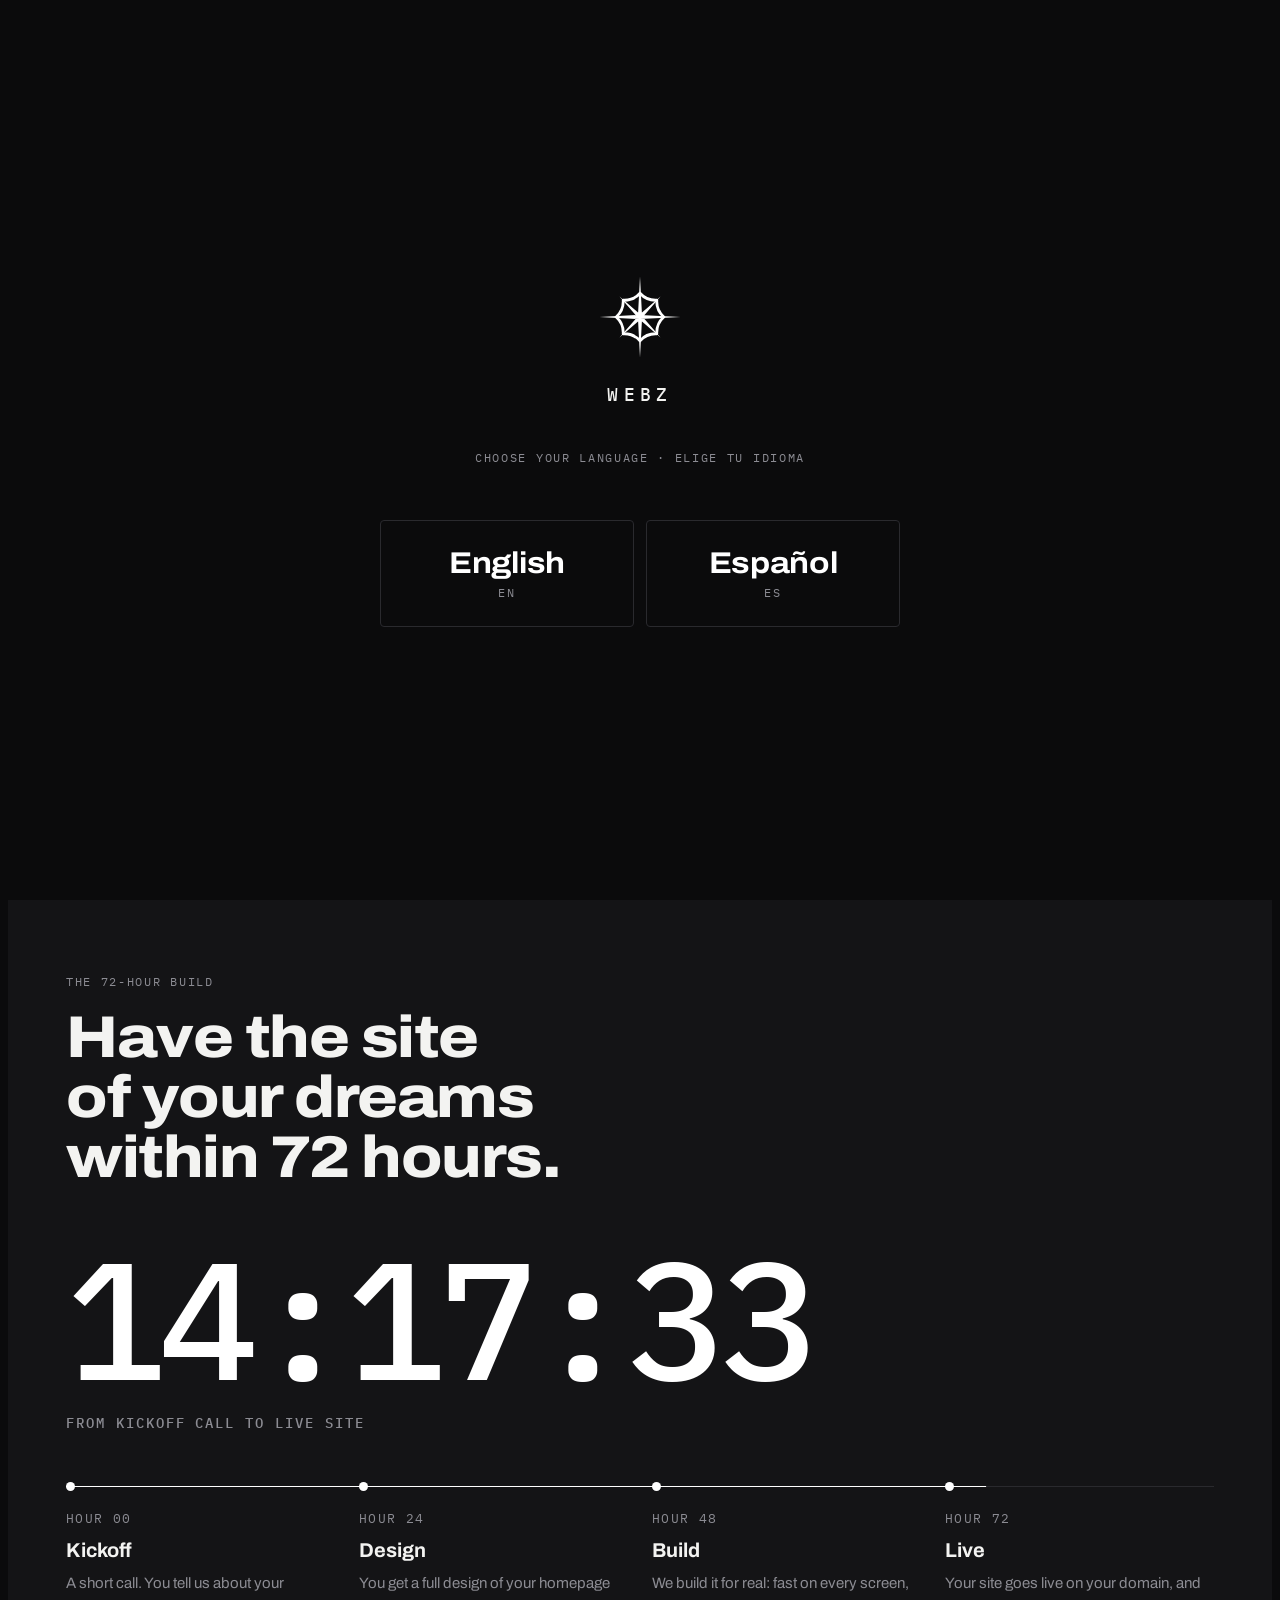
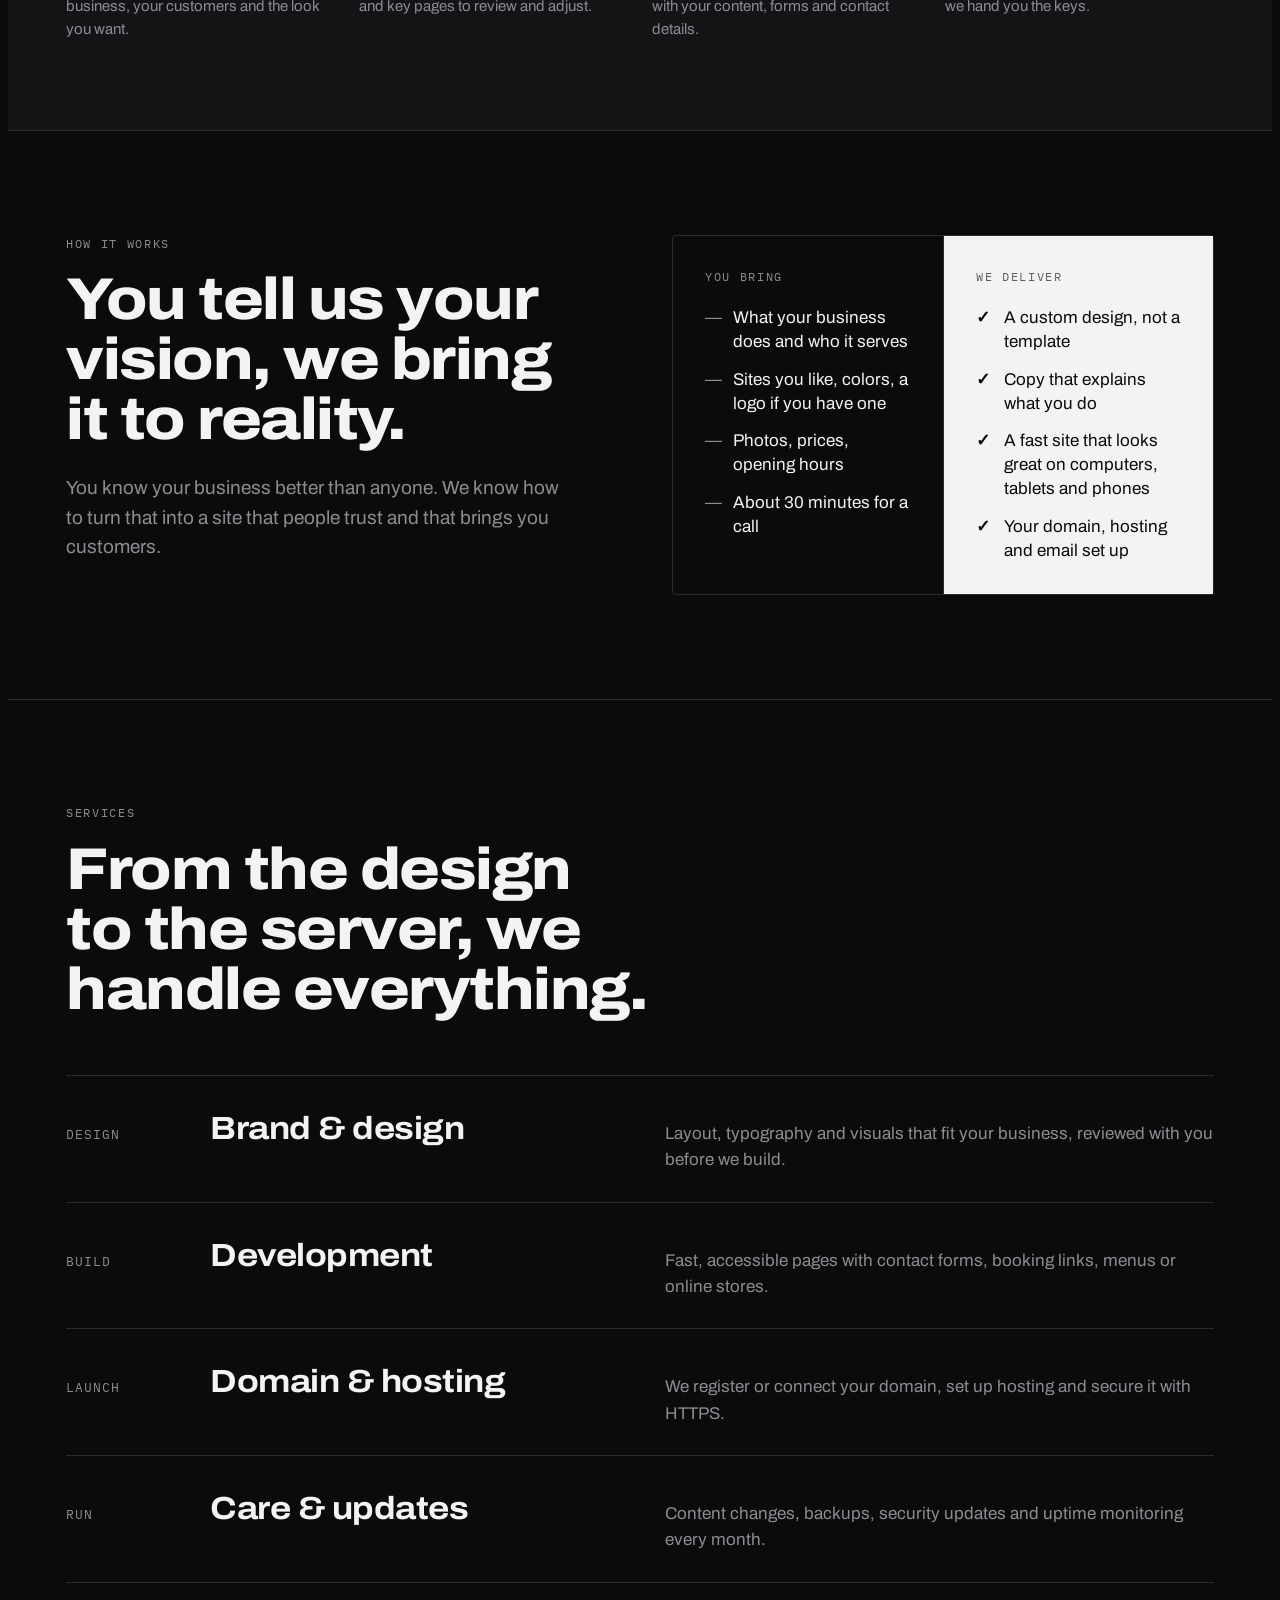
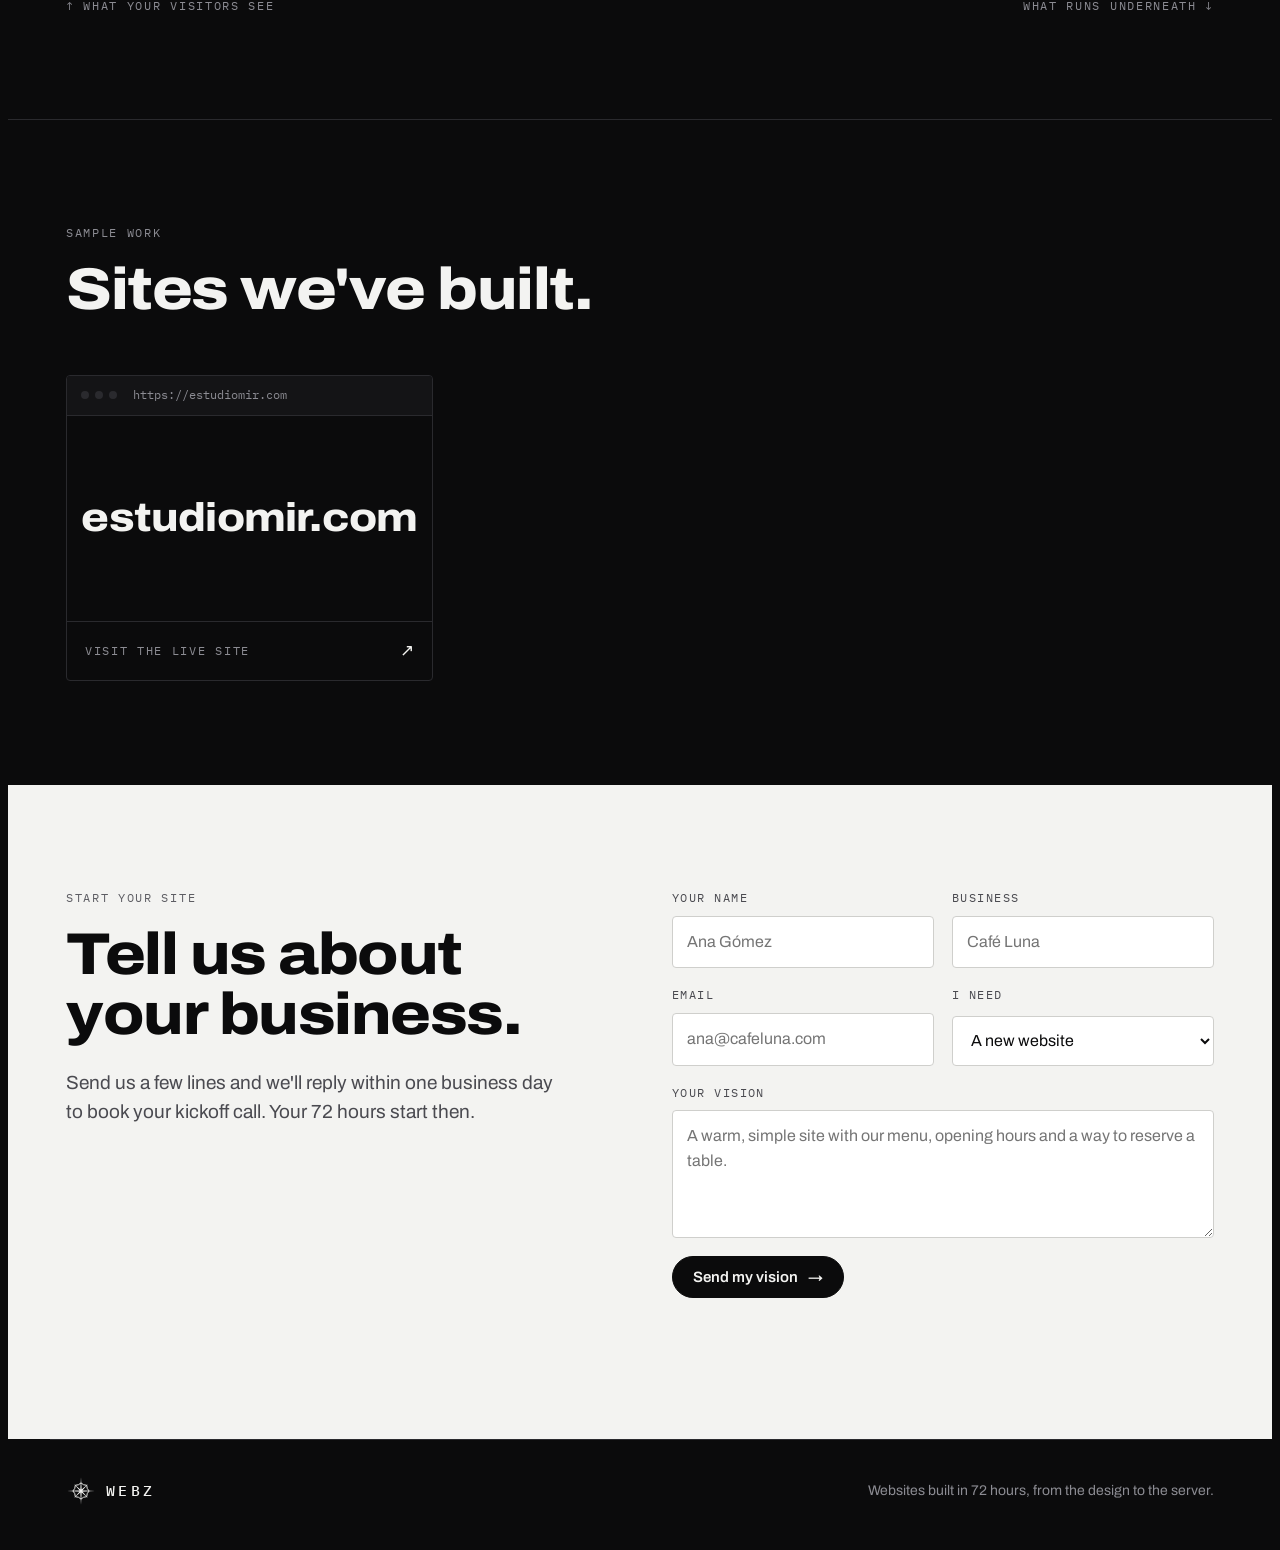
==== index.html @ e9770004 "Add Webz site and custom domain Co-Authored-By: Claude Opus 5.5 <noreply@anthropic.com> Claude-Sessi" ====
<!doctype html>
<html lang="en">
<head>
<meta charset="utf-8">
<meta name="viewport" content="width=device-width, initial-scale=1, viewport-fit=cover">
<title>Webz</title>
<meta name="description" content="Webz builds fast, bilingual websites for small businesses. Sitios web bilingües para pequeños negocios.">
<link rel="canonical" href="https://estudiowebz.com/">
<meta property="og:title" content="Webz">
<meta property="og:url" content="https://estudiowebz.com/">
<meta property="og:type" content="website">
<link rel="preconnect" href="https://fonts.googleapis.com">
<link rel="preconnect" href="https://fonts.gstatic.com" crossorigin>
<link rel="stylesheet" href="https://fonts.googleapis.com/css2?family=Archivo:wdth,wght@62..125,300..900&family=IBM+Plex+Mono:wght@400;500&display=swap">
<style>
/* Layout: one strict monochrome sheet. Wide-set display type, mono labels like the sketch, the web mark as the only image. Dark by design, like the brand sketch. */
:root {
  --ink: #0b0b0c;
  --ink-2: #141416;
  --line: #2a2a2e;
  --mute: #8c8c93;
  --paper: #f3f3f1;
  --white: #ffffff;
  --display: "Archivo", "Helvetica Neue", Arial, sans-serif;
  --body: "Archivo", "Helvetica Neue", Arial, sans-serif;
  --mono: "IBM Plex Mono", ui-monospace, "SF Mono", Menlo, monospace;
  --gutter: max(16px, env(safe-area-inset-left, 0px));
  --gutter-r: max(16px, env(safe-area-inset-right, 0px));
  color-scheme: dark;
}
* { box-sizing: border-box; }
html { scroll-behavior: smooth; }
body {
  background: var(--ink);
  color: var(--paper);
  font-family: var(--body);
  font-size: 17px;
  line-height: 1.55;
  -webkit-font-smoothing: antialiased;
}
body::before { content: ""; position: fixed; inset: 0 0 auto; height: env(safe-area-inset-top, 0px); z-index: 10; background: var(--ink); }
a { color: inherit; }
:focus-visible { outline: 2px solid var(--white); outline-offset: 3px; }

.wrap {
  max-width: 1180px;
  margin: 0 auto;
  padding-left: var(--gutter);
  padding-right: var(--gutter-r);
}
.label {
  font-family: var(--mono);
  font-size: 12px;
  letter-spacing: 0.14em;
  text-transform: uppercase;
  color: var(--mute);
}

/* Nav */
header.nav {
  position: sticky;
  top: env(safe-area-inset-top, 0px);
  z-index: 5;
  background: color-mix(in srgb, var(--ink) 88%, transparent);
  backdrop-filter: blur(10px);
  -webkit-backdrop-filter: blur(10px);
  border-bottom: 1px solid var(--line);
}
.nav .wrap { display: flex; align-items: center; justify-content: space-between; gap: 16px; padding-block: 14px; }
.brand { display: flex; align-items: center; gap: 10px; text-decoration: none; }
.brand svg { width: 30px; height: 30px; }
.brand span { font-family: var(--mono); font-weight: 500; letter-spacing: 0.22em; font-size: 15px; }
.nav nav { display: flex; align-items: center; gap: 24px; }
.nav nav a.link { text-decoration: none; font-size: 15px; color: var(--mute); transition: color .2s; }
.nav nav a.link:hover { color: var(--white); }
.btn {
  display: inline-flex; align-items: center; gap: 10px;
  font-family: var(--body); font-weight: 600; font-size: 15px;
  text-decoration: none; cursor: pointer;
  padding: 12px 20px; border-radius: 999px;
  background: var(--white); color: var(--ink);
  border: 1px solid var(--white);
  transition: background .2s, color .2s;
}
.btn:hover { background: transparent; color: var(--white); }
.btn.ghost { background: transparent; color: var(--white); border-color: var(--line); }
.btn.ghost:hover { border-color: var(--white); }
.btn .arrow { transition: transform .2s; }
.btn:hover .arrow { transform: translateX(3px); }

/* Hero */
.hero .wrap {
  display: grid;
  grid-template-columns: minmax(0, 1.25fr) minmax(0, 1fr);
  align-items: center;
  gap: 48px;
  padding-block: 88px 96px;
}
.hero h1 {
  font-family: var(--display);
  font-stretch: 112%;
  font-weight: 800;
  font-size: clamp(42px, 6.4vw, 84px);
  line-height: 0.98;
  letter-spacing: -0.03em;
  margin: 18px 0 0;
  text-wrap: balance;
}
.hero h1 em { font-style: normal; font-weight: 300; font-stretch: 100%; }
.hero p.lede { font-size: 20px; color: var(--mute); max-width: 34ch; margin: 28px 0 0; }
.hero .ctas { display: flex; flex-wrap: wrap; gap: 12px; margin-top: 36px; }
.mark { position: relative; aspect-ratio: 1; max-width: 100%; }
.mark svg { width: 100%; height: 100%; display: block; }
.mark .ring { fill: none; stroke: var(--white); stroke-width: 1.7; stroke-linejoin: round; }
.mark .spokes { fill: var(--white); }
.mark .guide { fill: none; stroke: var(--line); stroke-width: .25; }
@media (prefers-reduced-motion: no-preference) {
  .mark .ring { stroke-dasharray: 260; stroke-dashoffset: 0; animation: spin-in 1.6s cubic-bezier(.6,.05,.2,1) both .5s; }
  .mark .spokes path { transform-origin: 50px 50px; animation: grow .9s cubic-bezier(.3,.7,.2,1) both; }
  .mark .spokes path:nth-child(1) { animation-delay: .00s } .mark .spokes path:nth-child(2) { animation-delay: .06s }
  .mark .spokes path:nth-child(3) { animation-delay: .12s } .mark .spokes path:nth-child(4) { animation-delay: .18s }
  .mark .spokes path:nth-child(5) { animation-delay: .24s } .mark .spokes path:nth-child(6) { animation-delay: .30s }
  .mark .spokes path:nth-child(7) { animation-delay: .36s } .mark .spokes path:nth-child(8) { animation-delay: .42s }
  .mark .whole { transform-origin: 50px 50px; animation: drift 60s linear infinite 2.2s; }
}
@keyframes grow { from { transform: scale(.15); } to { transform: scale(1); } }
@keyframes spin-in { from { stroke-dashoffset: 260; } to { stroke-dashoffset: 0; } }
@keyframes drift { to { transform: rotate(360deg); } }

/* Clock band */
.clock { border-top: 1px solid var(--line); border-bottom: 1px solid var(--line); background: var(--ink-2); }
.clock .wrap { padding-block: 88px; }
.clock h2, .section h2 {
  font-family: var(--display); font-stretch: 112%; font-weight: 800;
  font-size: clamp(32px, 4.6vw, 60px); line-height: 1.02; letter-spacing: -0.025em;
  margin: 16px 0 0; max-width: 18ch; text-wrap: balance;
}
.timer {
  font-family: var(--mono); font-weight: 500;
  font-size: clamp(56px, 13vw, 168px); line-height: 1; letter-spacing: -0.04em;
  font-variant-numeric: tabular-nums;
  margin: 48px 0 0; color: var(--white);
}
.timer small { font-size: 14px; letter-spacing: .14em; color: var(--mute); display: block; margin-top: 14px; text-transform: uppercase; }
.track { position: relative; margin-top: 56px; }
.track .bar { height: 1px; background: var(--line); position: relative; }
.track .bar i { position: absolute; inset: 0 auto 0 0; width: 100%; background: var(--white); transform-origin: left; }
.stops { display: grid; grid-template-columns: repeat(4, minmax(0, 1fr)); gap: 24px; margin-top: 0; }
.stop { padding-top: 22px; position: relative; min-width: 0; }
.stop::before { content: ""; position: absolute; top: -5px; left: 0; width: 9px; height: 9px; border-radius: 50%; background: var(--white); }
.stop .h { font-family: var(--mono); font-size: 13px; letter-spacing: .1em; color: var(--mute); }
.stop h3 { font-size: 20px; font-weight: 700; margin: 6px 0 6px; }
.stop p { margin: 0; color: var(--mute); font-size: 15px; }

/* Sections */
.section .wrap { padding-block: 104px; }
.split { display: grid; grid-template-columns: minmax(0, 1fr) minmax(0, 1fr); gap: 64px; align-items: start; }
.section .intro { color: var(--mute); font-size: 19px; max-width: 46ch; margin: 24px 0 0; }

.vision { display: grid; grid-template-columns: minmax(0, 1fr) minmax(0, 1fr); border: 1px solid var(--line); border-radius: 4px; }
.vision > div { padding: 32px; min-width: 0; }
.vision > div + div { border-left: 1px solid var(--line); background: var(--paper); color: var(--ink); }
.vision > div + div .label { color: #5d5d63; }
.vision ul { list-style: none; padding: 0; margin: 20px 0 0; display: grid; gap: 14px; }
.vision li { font-size: 17px; line-height: 1.4; display: grid; grid-template-columns: 18px minmax(0, 1fr); gap: 10px; }
.vision li::before { content: "—"; color: var(--mute); }
.vision > div + div li::before { content: "✓"; color: var(--ink); font-weight: 700; }

/* Stack */
.stack { margin-top: 56px; border-top: 1px solid var(--line); }
.layer {
  display: grid; grid-template-columns: 120px minmax(0, 1.1fr) minmax(0, 1.4fr);
  gap: 24px; padding-block: 28px; border-bottom: 1px solid var(--line);
  align-items: baseline; transition: background .25s, padding .25s;
}
.layer:hover { background: var(--ink-2); }
.layer .lvl { font-family: var(--mono); font-size: 13px; color: var(--mute); letter-spacing: .08em; }
.layer h3 { font-family: var(--display); font-stretch: 112%; font-weight: 700; font-size: clamp(22px, 2.6vw, 32px); margin: 0; letter-spacing: -0.015em; }
.layer p { margin: 0; color: var(--mute); }
.stack-caption { display: flex; justify-content: space-between; margin-top: 14px; }


/* Sample work */
.work { margin-top: 56px; display: grid; grid-template-columns: repeat(auto-fill, minmax(min(100%, 360px), 1fr)); gap: 24px; }
.site { display: grid; text-decoration: none; border: 1px solid var(--line); border-radius: 4px; overflow: hidden; transition: border-color .2s; }
.site:hover { border-color: var(--white); }
.site .chrome { display: flex; align-items: center; gap: 6px; padding: 10px 14px; border-bottom: 1px solid var(--line); background: var(--ink-2); }
.site .chrome i { width: 8px; height: 8px; border-radius: 50%; background: var(--line); }
.site .chrome span { margin-left: 10px; font-family: var(--mono); font-size: 12px; color: var(--mute); }
.site .face { aspect-ratio: 16 / 9; max-width: 100%; display: grid; place-items: center; font-family: var(--display); font-stretch: 112%; font-weight: 800; font-size: clamp(26px, 3.4vw, 40px); letter-spacing: -0.02em; background: var(--ink); }
.site .meta { display: flex; justify-content: space-between; align-items: center; gap: 12px; padding: 16px 18px; border-top: 1px solid var(--line); }
.site .meta span:last-child { transition: transform .2s; }
.site:hover .meta span:last-child { transform: translate(3px, -3px); }

/* Language gate + switch */
.gate {
  position: fixed; inset: 0; z-index: 50;
  background: var(--ink);
  display: grid; place-items: center;
  padding: max(24px, env(safe-area-inset-top, 0px)) max(16px, env(safe-area-inset-right, 0px)) max(24px, env(safe-area-inset-bottom, 0px)) max(16px, env(safe-area-inset-left, 0px));
}
.gate .inner { display: grid; justify-items: center; gap: 28px; text-align: center; width: min(520px, 100%); }
.gate svg { width: 88px; height: 88px; color: var(--white); }
.gate .word { font-family: var(--mono); font-weight: 500; letter-spacing: .3em; font-size: 18px; margin-top: -8px; }
.gate .choices { display: grid; grid-template-columns: minmax(0, 1fr) minmax(0, 1fr); gap: 12px; width: 100%; margin-top: 12px; }
.gate button {
  font-family: var(--display); font-stretch: 112%; font-weight: 700; font-size: clamp(22px, 4vw, 30px); letter-spacing: -0.01em;
  padding: 26px 16px; border-radius: 4px; cursor: pointer;
  background: transparent; color: var(--white); border: 1px solid var(--line);
  display: grid; gap: 6px; transition: background .2s, color .2s, border-color .2s;
}
.gate button small { font-family: var(--mono); font-weight: 400; font-size: 12px; letter-spacing: .14em; color: var(--mute); font-stretch: 100%; }
.gate button:hover { background: var(--white); color: var(--ink); border-color: var(--white); }
.gate button:hover small { color: #5d5d63; }
@media (prefers-reduced-motion: no-preference) {
  .gate .inner { animation: rise .7s cubic-bezier(.3,.7,.2,1) both; }
  .gate.leaving { animation: fade .45s ease both; }
}
@keyframes rise { from { opacity: 0; transform: translateY(12px); } to { opacity: 1; transform: none; } }
@keyframes fade { to { opacity: 0; visibility: hidden; } }
body.gated { overflow: hidden; }
.lang { display: inline-flex; border: 1px solid var(--line); border-radius: 999px; padding: 3px; gap: 2px; }
.lang button { font-family: var(--mono); font-size: 12px; letter-spacing: .1em; padding: 6px 10px; border-radius: 999px; border: 0; background: transparent; color: var(--mute); cursor: pointer; }
.lang button[aria-pressed="true"] { background: var(--white); color: var(--ink); }

/* Contact */
.contact { background: var(--paper); color: var(--ink); }
.contact .label { color: #5d5d63; }
.contact .intro { color: #4a4a50; }
.contact h2 { color: var(--ink); }
form { display: grid; gap: 18px; }
.row { display: grid; grid-template-columns: minmax(0, 1fr) minmax(0, 1fr); gap: 18px; }
.field { display: grid; gap: 8px; min-width: 0; }
.field label { font-family: var(--mono); font-size: 12px; letter-spacing: .12em; text-transform: uppercase; color: #4a4a50; }
.field input, .field select, .field textarea {
  font: inherit; font-size: 16px; color: var(--ink);
  background: var(--white); border: 1px solid #cfcfcc; border-radius: 4px;
  padding: 13px 14px; width: 100%; color-scheme: light;
}
.field textarea { min-height: 128px; resize: vertical; }
.field input:focus, .field select:focus, .field textarea:focus { outline: 2px solid var(--ink); outline-offset: 0; border-color: var(--ink); }
.contact .btn { background: var(--ink); color: var(--paper); border-color: var(--ink); justify-self: start; }
.contact .btn:disabled { opacity: .5; cursor: progress; }
.contact .btn:hover { background: transparent; color: var(--ink); }
.contact :focus-visible { outline-color: var(--ink); }
.note { font-family: var(--mono); font-size: 13px; color: #4a4a50; min-height: 1.4em; margin: 0; }

footer .wrap { display: flex; flex-wrap: wrap; justify-content: space-between; align-items: center; gap: 16px; padding-block: 36px; border-top: 1px solid var(--line); }
footer p { margin: 0; color: var(--mute); font-size: 14px; }

@media (max-width: 860px) {
  .hero .wrap { grid-template-columns: minmax(0, 1fr); padding-block: 56px 72px; }
  .hero .mark { order: -1; width: min(240px, 60vw); }
  .split { grid-template-columns: minmax(0, 1fr); gap: 40px; }
  .stops { grid-template-columns: repeat(2, minmax(0, 1fr)); row-gap: 36px; }
  .track .bar { display: none; }
  .stop { border-top: 1px solid var(--line); }
  .layer { grid-template-columns: minmax(0, 1fr); gap: 8px; }
  .nav nav a.link { display: none; }
  .nav nav { gap: 10px; }
  .nav .btn { padding: 10px 14px; font-size: 14px; }
}
@media (max-width: 560px) {
  .vision { grid-template-columns: minmax(0, 1fr); }
  .vision > div + div { border-left: 0; border-top: 1px solid var(--line); }
  .row { grid-template-columns: minmax(0, 1fr); }
  .stops { grid-template-columns: minmax(0, 1fr); }
  .section .wrap, .clock .wrap { padding-block: 72px; }
}
</style>

<svg width="0" height="0" style="position:absolute" aria-hidden="true">
  <defs>
    <symbol id="web" viewBox="0 0 100 100">
      <path d="M50.00 23.00 Q57.65 31.54 69.09 30.91 Q68.46 42.35 77.00 50.00 Q68.46 57.65 69.09 69.09 Q57.65 68.46 50.00 77.00 Q42.35 68.46 30.91 69.09 Q31.54 57.65 23.00 50.00 Q31.54 42.35 30.91 30.91 Q42.35 31.54 50.00 23.00 Z" fill="none" stroke="currentColor" stroke-width="3.2" stroke-linejoin="round"/>
      <path fill="currentColor" d="M52.4 50 L50 4 L47.6 50 Z M51.7 51.7 L73.33 26.67 L48.3 48.3 Z M50 52.4 L96 50 L50 47.6 Z M48.3 51.7 L73.33 73.33 L51.7 48.3 Z M47.6 50 L50 96 L52.4 50 Z M48.3 48.3 L26.67 73.33 L51.7 51.7 Z M50 47.6 L4 50 L50 52.4 Z M51.7 48.3 L26.67 26.67 L48.3 51.7 Z"/>
    </symbol>
  </defs>
</svg>

<div class="gate" id="gate" role="dialog" aria-modal="true" aria-labelledby="gate-title" hidden>
  <div class="inner">
    <svg aria-hidden="true"><use href="#web"/></svg>
    <div class="word">WEBZ</div>
    <p class="label" id="gate-title">Choose your language · Elige tu idioma</p>
    <div class="choices">
      <button type="button" data-pick="en">English<small>EN</small></button>
      <button type="button" data-pick="es">Español<small>ES</small></button>
    </div>
  </div>
</div>
</head>
<body>
<header class="nav">
  <div class="wrap">
    <a class="brand" href="#top" aria-label="Webz home">
      <svg aria-hidden="true"><use href="#web"/></svg>
      <span>WEBZ</span>
    </a>
    <nav aria-label="Main">
      <a class="link" href="#process">72 hours</a>
      <a class="link" href="#how">How it works</a>
      <a class="link" href="#services">Services</a>
      <a class="link" href="#work">Sample work</a>
      <div class="lang" role="group" aria-label="Language / Idioma">
        <button type="button" data-lang="en" aria-pressed="true">EN</button>
        <button type="button" data-lang="es" aria-pressed="false">ES</button>
      </div>
      <a class="btn" href="#start">Start your site</a>
    </nav>
  </div>
</header>

<main id="top">
  <section class="hero">
    <div class="wrap">
      <div>
        <div class="label">Websites for businesses</div>
        <h1>A great business deserves a great website.</h1>
        <p class="lede">We help you build yours, from the first sketch to launch day.</p>
        <div class="ctas">
          <a class="btn" href="#start">Tell us your vision <span class="arrow" aria-hidden="true">→</span></a>
          <a class="btn ghost" href="#process">See the 72-hour plan</a>
        </div>
      </div>
      <div class="mark" aria-hidden="true">
        <svg viewBox="0 0 100 100">
          <g class="whole">
            <circle class="guide" cx="50" cy="50" r="46"/>
            <circle class="guide" cx="50" cy="50" r="36"/>
            <g class="spokes">
              <path d="M51.60 50.00 L50.00 4.00 L48.40 50.00 Z"/>
              <path d="M51.13 51.13 L73.33 26.67 L48.87 48.87 Z"/>
              <path d="M50.00 51.60 L96.00 50.00 L50.00 48.40 Z"/>
              <path d="M48.87 51.13 L73.33 73.33 L51.13 48.87 Z"/>
              <path d="M48.40 50.00 L50.00 96.00 L51.60 50.00 Z"/>
              <path d="M48.87 48.87 L26.67 73.33 L51.13 51.13 Z"/>
              <path d="M50.00 48.40 L4.00 50.00 L50.00 51.60 Z"/>
              <path d="M51.13 48.87 L26.67 26.67 L48.87 51.13 Z"/>
            </g>
            <path class="ring" d="M50.00 23.00 Q57.65 31.54 69.09 30.91 Q68.46 42.35 77.00 50.00 Q68.46 57.65 69.09 69.09 Q57.65 68.46 50.00 77.00 Q42.35 68.46 30.91 69.09 Q31.54 57.65 23.00 50.00 Q31.54 42.35 30.91 30.91 Q42.35 31.54 50.00 23.00 Z"/>
          </g>
        </svg>
      </div>
    </div>
  </section>

  <section class="clock" id="process">
    <div class="wrap">
      <div class="label">The 72-hour build</div>
      <h2>Have the site of your dreams within 72 hours.</h2>
      <div class="timer" id="timer" aria-label="72 hours">72:00:00<small>From kickoff call to live site</small></div>
      <div class="track">
        <div class="bar"><i id="bar"></i></div>
        <div class="stops">
          <div class="stop"><div class="h">HOUR 00</div><h3>Kickoff</h3><p>A short call. You tell us about your business, your customers and the look you want.</p></div>
          <div class="stop"><div class="h">HOUR 24</div><h3>Design</h3><p>You get a full design of your homepage and key pages to review and adjust.</p></div>
          <div class="stop"><div class="h">HOUR 48</div><h3>Build</h3><p>We build it for real: fast on every screen, with your content, forms and contact details.</p></div>
          <div class="stop"><div class="h">HOUR 72</div><h3>Live</h3><p>Your site goes live on your domain, and we hand you the keys.</p></div>
        </div>
      </div>
    </div>
  </section>

  <section class="section" id="how">
    <div class="wrap split">
      <div>
        <div class="label">How it works</div>
        <h2>You tell us your vision, we bring it to reality.</h2>
        <p class="intro">You know your business better than anyone. We know how to turn that into a site that people trust and that brings you customers.</p>
      </div>
      <div class="vision">
        <div>
          <div class="label">You bring</div>
          <ul>
            <li>What your business does and who it serves</li>
            <li>Sites you like, colors, a logo if you have one</li>
            <li>Photos, prices, opening hours</li>
            <li>About 30 minutes for a call</li>
          </ul>
        </div>
        <div>
          <div class="label">We deliver</div>
          <ul>
            <li>A custom design, not a template</li>
            <li>Copy that explains what you do</li>
            <li>A fast site that looks great on computers, tablets and phones</li>
            <li>Your domain, hosting and email set up</li>
          </ul>
        </div>
      </div>
    </div>
  </section>

  <section class="section" id="services" style="border-top:1px solid var(--line)">
    <div class="wrap">
      <div class="label">Services</div>
      <h2>From the design to the server, we handle everything.</h2>
      <div class="stack">
        <div class="layer"><span class="lvl">DESIGN</span><h3>Brand &amp; design</h3><p>Layout, typography and visuals that fit your business, reviewed with you before we build.</p></div>
        <div class="layer"><span class="lvl">BUILD</span><h3>Development</h3><p>Fast, accessible pages with contact forms, booking links, menus or online stores.</p></div>
        <div class="layer"><span class="lvl">LAUNCH</span><h3>Domain &amp; hosting</h3><p>We register or connect your domain, set up hosting and secure it with HTTPS.</p></div>
        <div class="layer"><span class="lvl">RUN</span><h3>Care &amp; updates</h3><p>Content changes, backups, security updates and uptime monitoring every month.</p></div>
      </div>
      <div class="stack-caption"><span class="label">↑ What your visitors see</span><span class="label">What runs underneath ↓</span></div>
    </div>
  </section>

  <section class="section" id="work" style="border-top:1px solid var(--line)">
    <div class="wrap">
      <div class="label">Sample work</div>
      <h2>Sites we've built.</h2>
      <div class="work">
        <a class="site" href="https://estudiomir.com" target="_blank" rel="noopener">
          <div class="chrome" aria-hidden="true"><i></i><i></i><i></i><span>https://estudiomir.com</span></div>
          <div class="face">estudiomir.com</div>
          <div class="meta"><span class="label">Visit the live site</span><span aria-hidden="true">↗</span></div>
        </a>
      </div>
    </div>
  </section>

  <section class="section contact" id="start">
    <div class="wrap split">
      <div>
        <div class="label">Start your site</div>
        <h2>Tell us about your business.</h2>
        <p class="intro">Send us a few lines and we'll reply within one business day to book your kickoff call. Your 72 hours start then.</p>
      </div>
      <form id="lead" novalidate>
        <div class="row">
          <div class="field"><label for="f-name">Your name</label><input id="f-name" name="name" autocomplete="name" placeholder="Ana Gómez" required></div>
          <div class="field"><label for="f-biz">Business</label><input id="f-biz" name="business" autocomplete="organization" placeholder="Café Luna"></div>
        </div>
        <div class="row">
          <div class="field"><label for="f-email">Email</label><input id="f-email" name="email" type="email" autocomplete="email" placeholder="ana@cafeluna.com" required></div>
          <div class="field"><label for="f-need">I need</label>
            <select id="f-need" name="need">
              <option>A new website</option>
              <option>A redesign of my current site</option>
              <option>Someone to run my existing site</option>
              <option>Not sure yet</option>
            </select>
          </div>
        </div>
        <div class="field"><label for="f-msg">Your vision</label><textarea id="f-msg" name="message" placeholder="A warm, simple site with our menu, opening hours and a way to reserve a table."></textarea></div>
        <input type="text" name="_honey" tabindex="-1" autocomplete="off" aria-hidden="true" style="position:absolute;left:-9999px;width:1px;height:1px;opacity:0">
        <button class="btn" type="submit">Send my vision <span class="arrow" aria-hidden="true">→</span></button>
        <p class="note" id="note" role="status"></p>
      </form>
    </div>
  </section>
</main>

<footer>
  <div class="wrap">
    <a class="brand" href="#top" aria-label="Webz home"><svg aria-hidden="true"><use href="#web"/></svg><span>WEBZ</span></a>
    <p>Websites built in 72 hours, from the design to the server.</p>
  </div>
</footer>

<script>
(function () {
  // Spanish copy, keyed by the English text on the page.
  var ES = {
    "72 hours": "72 horas",
    "How it works": "Cómo funciona",
    "Services": "Servicios",
    "Sample work": "Nuestro trabajo",
    "Start your site": "Empieza tu sitio",
    "Websites for businesses": "Sitios web para negocios",
    "A great business deserves a great website.": "Un gran negocio merece un gran sitio web.",
    "We help you build yours, from the first sketch to launch day.": "Te ayudamos a construir el tuyo, desde el primer boceto hasta el día del lanzamiento.",
    "Tell us your vision": "Cuéntanos tu visión",
    "See the 72-hour plan": "Ver el plan de 72 horas",
    "The 72-hour build": "Tu sitio en 72 horas",
    "Have the site of your dreams within 72 hours.": "Ten el sitio de tus sueños en 72 horas.",
    "From kickoff call to live site": "De la primera llamada al sitio en línea",
    "Your site is live": "Tu sitio está en línea",
    "HOUR 00": "HORA 00", "HOUR 24": "HORA 24", "HOUR 48": "HORA 48", "HOUR 72": "HORA 72",
    "Kickoff": "Inicio",
    "A short call. You tell us about your business, your customers and the look you want.": "Una llamada corta. Nos cuentas sobre tu negocio, tus clientes y el estilo que quieres.",
    "Design": "Diseño",
    "You get a full design of your homepage and key pages to review and adjust.": "Recibes el diseño completo de tu página principal y tus páginas clave para revisarlo y ajustarlo.",
    "Build": "Construcción",
    "We build it for real: fast on every screen, with your content, forms and contact details.": "Lo construimos de verdad: rápido en cualquier pantalla, con tu contenido, formularios y datos de contacto.",
    "Live": "En línea",
    "Your site goes live on your domain, and we hand you the keys.": "Tu sitio se publica en tu dominio y te entregamos las llaves.",
    "You tell us your vision, we bring it to reality.": "Tú nos cuentas tu visión, nosotros la hacemos realidad.",
    "You know your business better than anyone. We know how to turn that into a site that people trust and that brings you customers.": "Nadie conoce tu negocio mejor que tú. Nosotros sabemos convertir eso en un sitio que genera confianza y te trae clientes.",
    "You bring": "Tú traes",
    "What your business does and who it serves": "Qué hace tu negocio y a quién atiende",
    "Sites you like, colors, a logo if you have one": "Sitios que te gustan, colores y tu logo si ya tienes uno",
    "Photos, prices, opening hours": "Fotos, precios y horarios",
    "About 30 minutes for a call": "Unos 30 minutos para una llamada",
    "We deliver": "Nosotros entregamos",
    "A custom design, not a template": "Un diseño a la medida, no una plantilla",
    "Copy that explains what you do": "Textos que explican lo que haces",
    "A fast site that looks great on computers, tablets and phones": "Un sitio rápido que se ve muy bien en computadores, tablets y celulares",
    "Your domain, hosting and email set up": "Tu dominio, hosting y correo configurados",
    "From the design to the server, we handle everything.": "Del diseño al servidor, nos encargamos de todo.",
    "DESIGN": "DISEÑO", "BUILD": "DESARROLLO", "LAUNCH": "LANZAMIENTO", "RUN": "OPERACIÓN",
    "Brand & design": "Marca y diseño",
    "Layout, typography and visuals that fit your business, reviewed with you before we build.": "Diseño, tipografía y elementos visuales hechos para tu negocio, revisados contigo antes de construir.",
    "Development": "Desarrollo",
    "Fast, accessible pages with contact forms, booking links, menus or online stores.": "Páginas rápidas y accesibles con formularios de contacto, reservas, menús o tiendas en línea.",
    "Domain & hosting": "Dominio y hosting",
    "We register or connect your domain, set up hosting and secure it with HTTPS.": "Registramos o conectamos tu dominio, configuramos el hosting y lo protegemos con HTTPS.",
    "Care & updates": "Soporte y actualizaciones",
    "Content changes, backups, security updates and uptime monitoring every month.": "Cambios de contenido, copias de seguridad, actualizaciones de seguridad y monitoreo cada mes.",
    "↑ What your visitors see": "↑ Lo que ven tus visitantes",
    "What runs underneath ↓": "Lo que funciona por debajo ↓",
    "Sites we've built.": "Sitios que hemos creado.",
    "Visit the live site": "Visitar el sitio",
    "Tell us about your business.": "Cuéntanos sobre tu negocio.",
    "Send us a few lines and we'll reply within one business day to book your kickoff call. Your 72 hours start then.": "Escríbenos unas líneas y te responderemos en un día hábil para agendar la llamada de inicio. Ahí empiezan tus 72 horas.",
    "Your name": "Tu nombre",
    "Business": "Negocio",
    "Email": "Correo",
    "I need": "Necesito",
    "A new website": "Un sitio web nuevo",
    "A redesign of my current site": "Rediseñar mi sitio actual",
    "Someone to run my existing site": "Alguien que administre mi sitio actual",
    "Not sure yet": "Aún no estoy seguro",
    "Your vision": "Tu visión",
    "A warm, simple site with our menu, opening hours and a way to reserve a table.": "Un sitio cálido y sencillo con nuestro menú, horarios y una forma de reservar mesa.",
    "Send my vision": "Enviar mi visión",
    "Websites built in 72 hours, from the design to the server.": "Sitios web listos en 72 horas, del diseño al servidor.",
    "Add your name so we know who to reply to.": "Escribe tu nombre para saber a quién responder.",
    "Add an email address like name@business.com.": "Escribe un correo como nombre@negocio.com.",
    "Thanks": "Gracias",
    "Sending…": "Enviando…",
    "We got your message and will reply within one business day.": "Recibimos tu mensaje y te responderemos en un día hábil.",
    "We couldn't send your message. Please email us at": "No pudimos enviar tu mensaje. Escríbenos a"
  };
  var lang = 'en';
  window.webzT = function (en) { return lang === 'es' && ES[en] ? ES[en] : en; };

  var nodes = [];
  var walker = document.createTreeWalker(document.body, NodeFilter.SHOW_TEXT);
  for (var n; (n = walker.nextNode());) {
    var key = n.nodeValue.trim();
    if (ES[key] && !n.parentNode.closest('script, style, #timer')) nodes.push({ node: n, en: n.nodeValue, key: key });
  }
  var holders = Array.prototype.map.call(document.querySelectorAll('[placeholder]'), function (el) { return { el: el, en: el.getAttribute('placeholder') }; });

  function apply(next) {
    lang = next === 'es' ? 'es' : 'en';
    document.documentElement.lang = lang;
    nodes.forEach(function (x) { x.node.nodeValue = lang === 'es' ? x.en.replace(x.key, ES[x.key]) : x.en; });
    holders.forEach(function (x) { x.el.setAttribute('placeholder', webzT(x.en)); });
    var timer = document.getElementById('timer');
    var cap = timer.querySelector('small');
    if (cap) cap.textContent = webzT(timer.dataset.done ? 'Your site is live' : 'From kickoff call to live site');
    document.querySelectorAll('[data-lang]').forEach(function (b) { b.setAttribute('aria-pressed', String(b.dataset.lang === lang)); });
    try { localStorage.setItem('webz-lang', lang); } catch (e) {}
  }

  var gate = document.getElementById('gate');
  var saved = null;
  try { saved = localStorage.getItem('webz-lang'); } catch (e) {}
  if (saved === 'en' || saved === 'es') {
    apply(saved);
  } else {
    gate.hidden = false;
    document.body.classList.add('gated');
  }
  gate.addEventListener('click', function (ev) {
    var b = ev.target.closest('[data-pick]');
    if (!b) return;
    apply(b.dataset.pick);
    document.body.classList.remove('gated');
    window.scrollTo({ top: 0, left: 0, behavior: 'instant' });
    if (window.matchMedia('(prefers-reduced-motion: reduce)').matches) { gate.hidden = true; return; }
    gate.classList.add('leaving');
    setTimeout(function () { gate.hidden = true; }, 460);
  });
  document.querySelectorAll('[data-lang]').forEach(function (b) {
    b.addEventListener('click', function () { apply(b.dataset.lang); });
  });
})();
</script>

<script>
(function () {
  var tr = window.webzT;
  // Count the 72-hour clock down once when the band comes into view.
  var timer = document.getElementById('timer');
  var bar = document.getElementById('bar');
  var reduce = window.matchMedia('(prefers-reduced-motion: reduce)').matches;
  function fmt(h) {
    var total = Math.round(h * 3600), hh = Math.floor(total / 3600), mm = Math.floor(total % 3600 / 60), ss = total % 60;
    return [hh, mm, ss].map(function (n) { return String(n).padStart(2, '0'); }).join(':');
  }
  function run() {
    var start = null, dur = 2600;
    function step(t) {
      if (!start) start = t;
      var k = Math.min(1, (t - start) / dur), e = 1 - Math.pow(1 - k, 3);
      timer.innerHTML = fmt(72 * (1 - e)) + '<small>' + tr('From kickoff call to live site') + '</small>'; timer.dataset.done = '';
      bar.style.transform = 'scaleX(' + e + ')';
      if (k < 1) requestAnimationFrame(step);
      else { timer.dataset.done = '1'; timer.innerHTML = '00:00:00<small>' + tr('Your site is live') + '</small>'; }
    }
    requestAnimationFrame(step);
  }
  if (!reduce && 'IntersectionObserver' in window) {
    var done = false;
    new IntersectionObserver(function (es, o) {
      if (!done && es[0].isIntersecting) { done = true; o.disconnect(); run(); }
    }, { threshold: 0.5 }).observe(timer);
  }

  // Form submissions are emailed to the Webz inbox through FormSubmit (formsubmit.co).
  var EMAIL = 'webzsites26@gmail.com';
  var INBOX = 'https://formsubmit.co/ajax/' + EMAIL;
  var form = document.getElementById('lead'), note = document.getElementById('note');
  form.addEventListener('submit', function (ev) {
    ev.preventDefault();
    var fn = document.getElementById('f-name'), fe = document.getElementById('f-email');
    var name = fn.value.trim(), email = fe.value.trim();
    if (!name) { note.textContent = tr('Add your name so we know who to reply to.'); fn.focus(); return; }
    if (!/^[^@\s]+@[^@\s]+\.[^@\s]+$/.test(email)) { note.textContent = tr('Add an email address like name@business.com.'); fe.focus(); return; }
    if (form.querySelector('[name=_honey]').value) return;
    var btn = form.querySelector('button[type=submit]');
    btn.disabled = true;
    note.textContent = tr('Sending…');
    fetch(INBOX, {
      method: 'POST',
      headers: { 'Content-Type': 'application/json', 'Accept': 'application/json' },
      body: JSON.stringify({
        _subject: 'New Webz request from ' + name,
        _template: 'table',
        name: name,
        business: document.getElementById('f-biz').value.trim(),
        email: email,
        need: document.getElementById('f-need').value,
        message: document.getElementById('f-msg').value.trim(),
        language: document.documentElement.lang === 'es' ? 'Español' : 'English'
      })
    }).then(function (r) {
      if (!r.ok) throw new Error(r.status);
      form.reset();
      note.textContent = tr('Thanks') + ', ' + name.split(' ')[0] + '. ' + tr("We got your message and will reply within one business day.");
    }).catch(function () {
      note.textContent = tr("We couldn't send your message. Please email us at") + ' ' + EMAIL;
    }).then(function () { btn.disabled = false; });
  });
})();
</script>
</body>
</html>
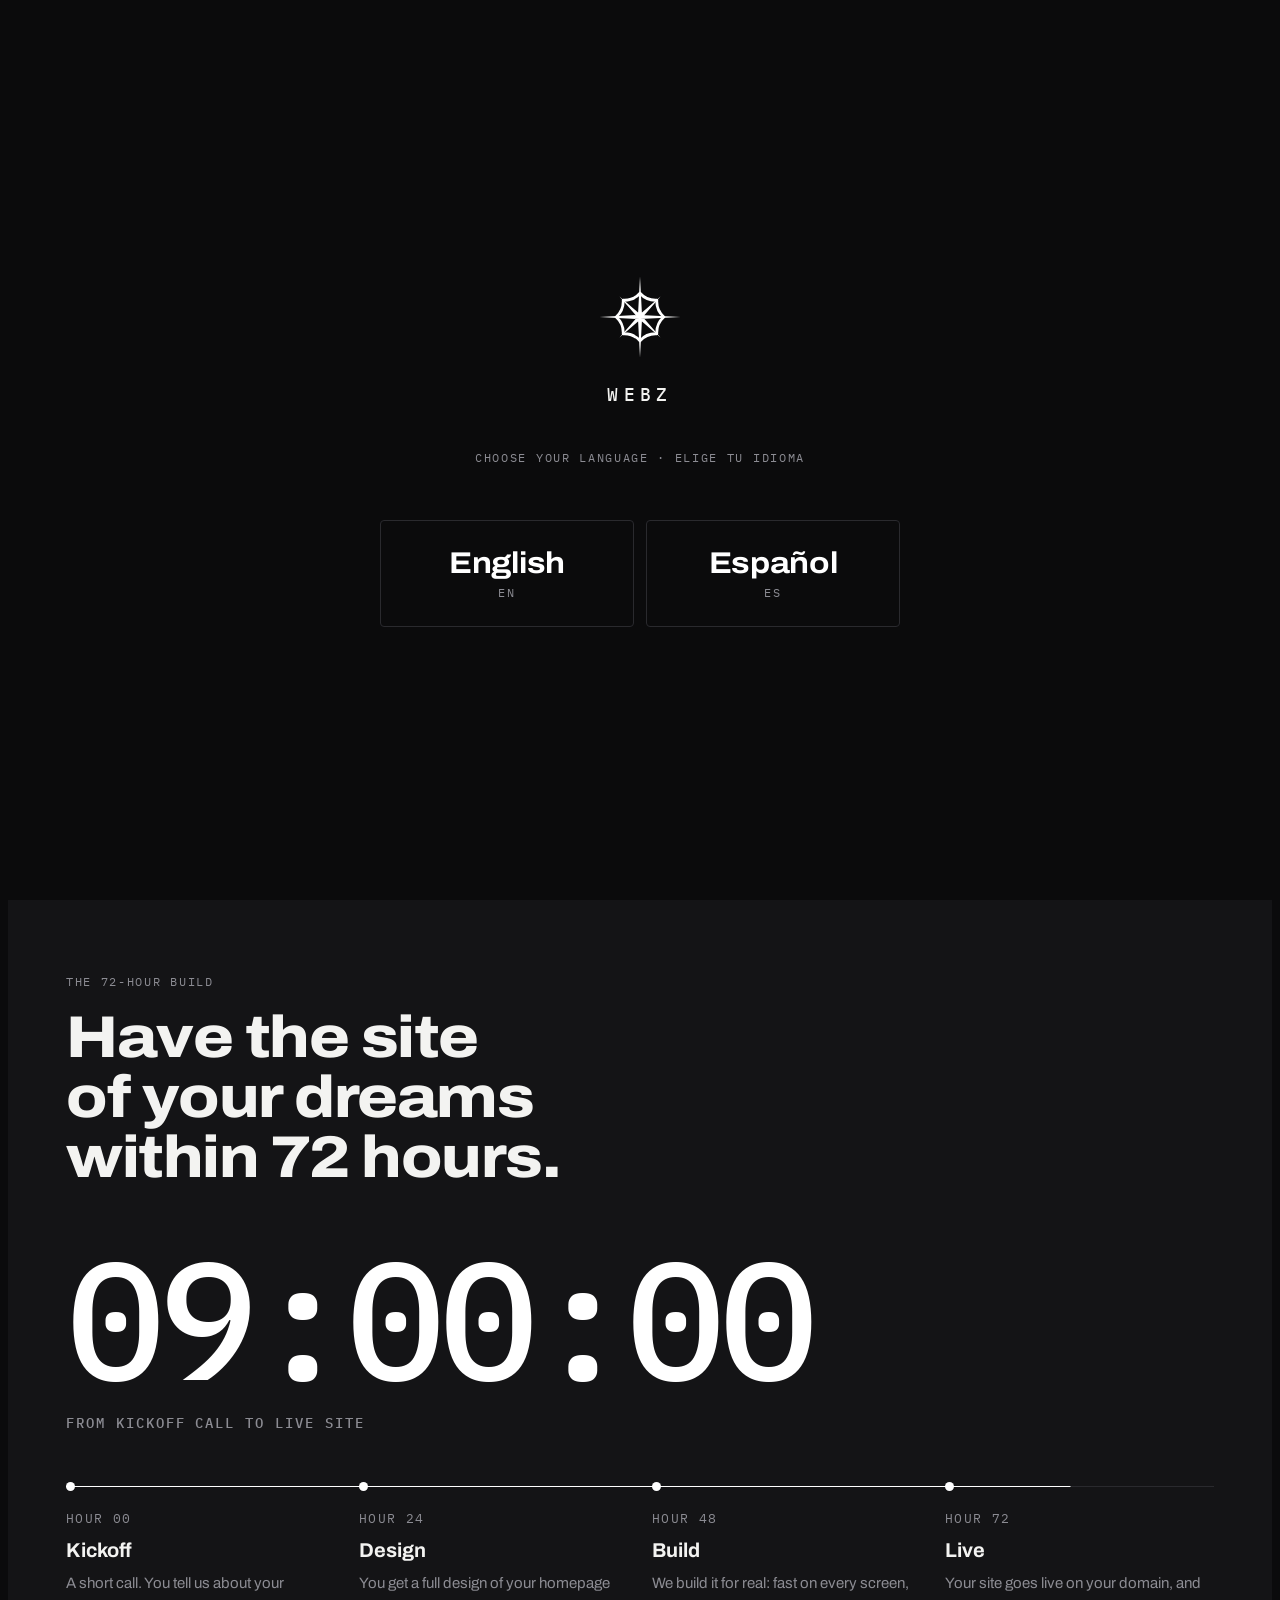
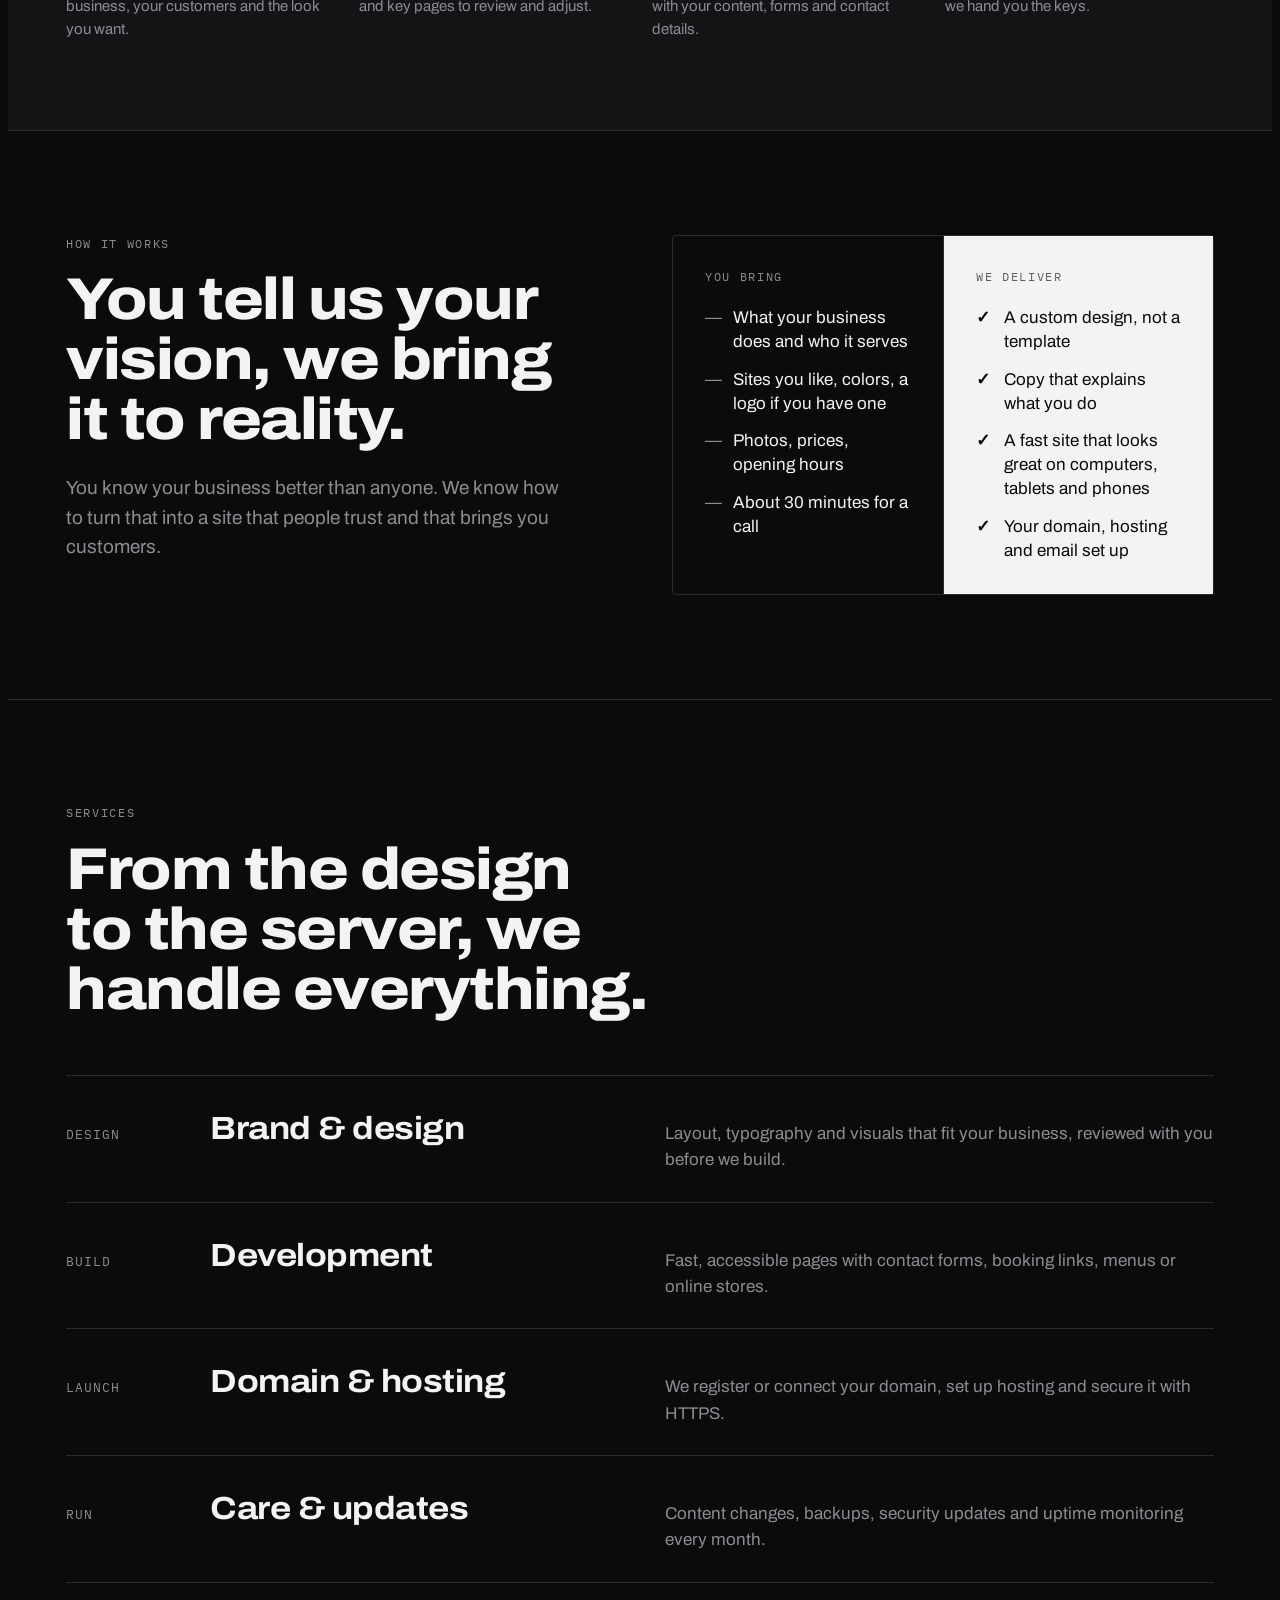
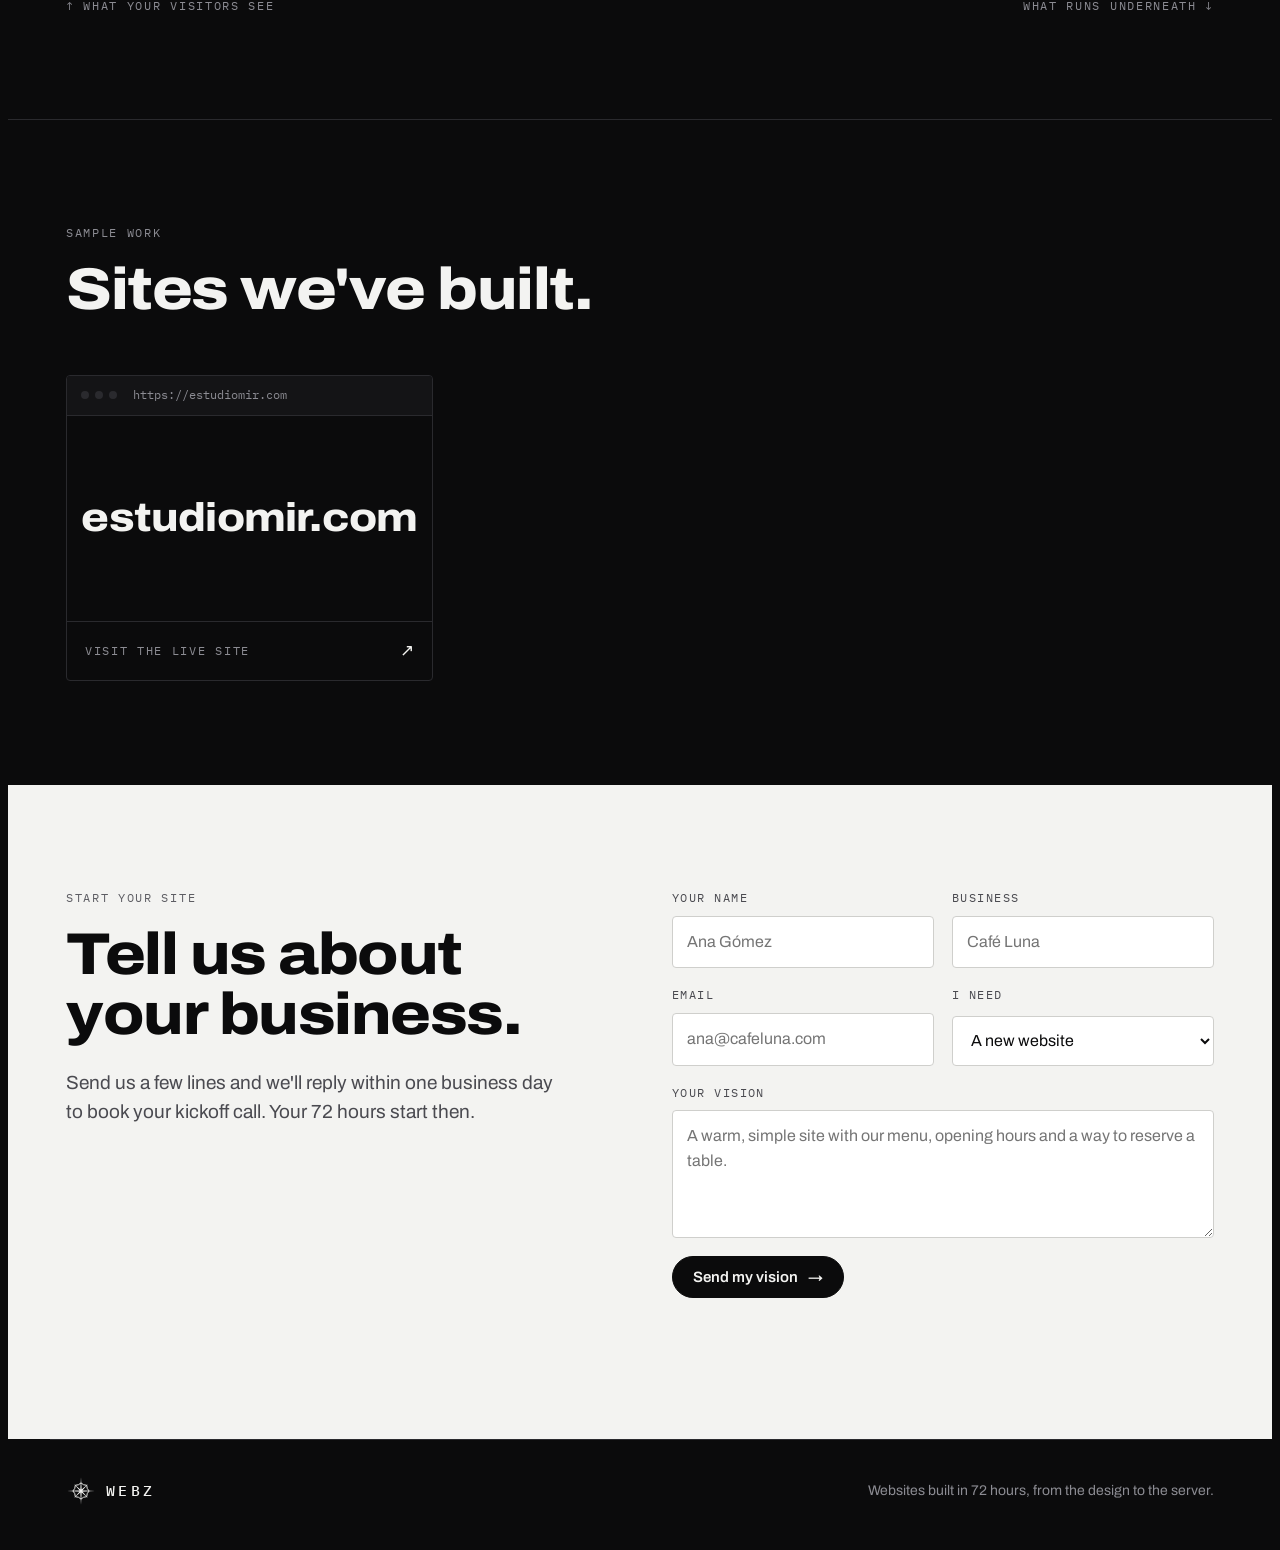
==== commit af780055: "Send form to sites@estudiowebz.com and add a bilingual Book a call link The contact form now posts t" ====
--- a/index.html
+++ b/index.html
@@ -243,6 +243,10 @@
 .contact .btn:disabled { opacity: .5; cursor: progress; }
 .contact .btn:hover { background: transparent; color: var(--ink); }
 .contact :focus-visible { outline-color: var(--ink); }
+.contact .call { margin-top: 32px; padding-top: 24px; border-top: 1px solid #d6d6da; max-width: 46ch; }
+.contact .call p { margin: 0 0 16px; color: #4a4a50; }
+.contact .btn.ghost { background: transparent; color: var(--ink); border-color: var(--ink); }
+.contact .btn.ghost:hover { background: var(--ink); color: var(--paper); }
 .note { font-family: var(--mono); font-size: 13px; color: #4a4a50; min-height: 1.4em; margin: 0; }
 
 footer .wrap { display: flex; flex-wrap: wrap; justify-content: space-between; align-items: center; gap: 16px; padding-block: 36px; border-top: 1px solid var(--line); }
@@ -426,6 +430,10 @@
         <div class="label">Start your site</div>
         <h2>Tell us about your business.</h2>
         <p class="intro">Send us a few lines and we'll reply within one business day to book your kickoff call. Your 72 hours start then.</p>
+        <div class="call" id="call" hidden>
+          <p>Prefer to talk first? Pick a time for a free 20-minute video call.</p>
+          <a class="btn ghost" id="book" href="#start" target="_blank" rel="noopener">Book a call <span class="arrow" aria-hidden="true">→</span></a>
+        </div>
       </div>
       <form id="lead" novalidate>
         <div class="row">
@@ -514,6 +522,8 @@
     "Visit the live site": "Visitar el sitio",
     "Tell us about your business.": "Cuéntanos sobre tu negocio.",
     "Send us a few lines and we'll reply within one business day to book your kickoff call. Your 72 hours start then.": "Escríbenos unas líneas y te responderemos en un día hábil para agendar la llamada de inicio. Ahí empiezan tus 72 horas.",
+    "Prefer to talk first? Pick a time for a free 20-minute video call.": "¿Prefieres hablar primero? Elige un horario para una videollamada gratis de 20 minutos.",
+    "Book a call": "Agenda una llamada",
     "Your name": "Tu nombre",
     "Business": "Negocio",
     "Email": "Correo",
@@ -612,8 +622,15 @@
   }
 
   // Form submissions are emailed to the Webz inbox through FormSubmit (formsubmit.co).
-  var EMAIL = 'webzsites26@gmail.com';
+  var EMAIL = 'sites@estudiowebz.com';
   var INBOX = 'https://formsubmit.co/ajax/' + EMAIL;
+  // Client call booking page (Google Calendar appointment schedule). The "Book a call"
+  // block in the contact section stays hidden until this has a link.
+  var BOOKING_URL = '';
+  if (BOOKING_URL) {
+    document.getElementById('book').href = BOOKING_URL;
+    document.getElementById('call').hidden = false;
+  }
   var form = document.getElementById('lead'), note = document.getElementById('note');
   form.addEventListener('submit', function (ev) {
     ev.preventDefault();
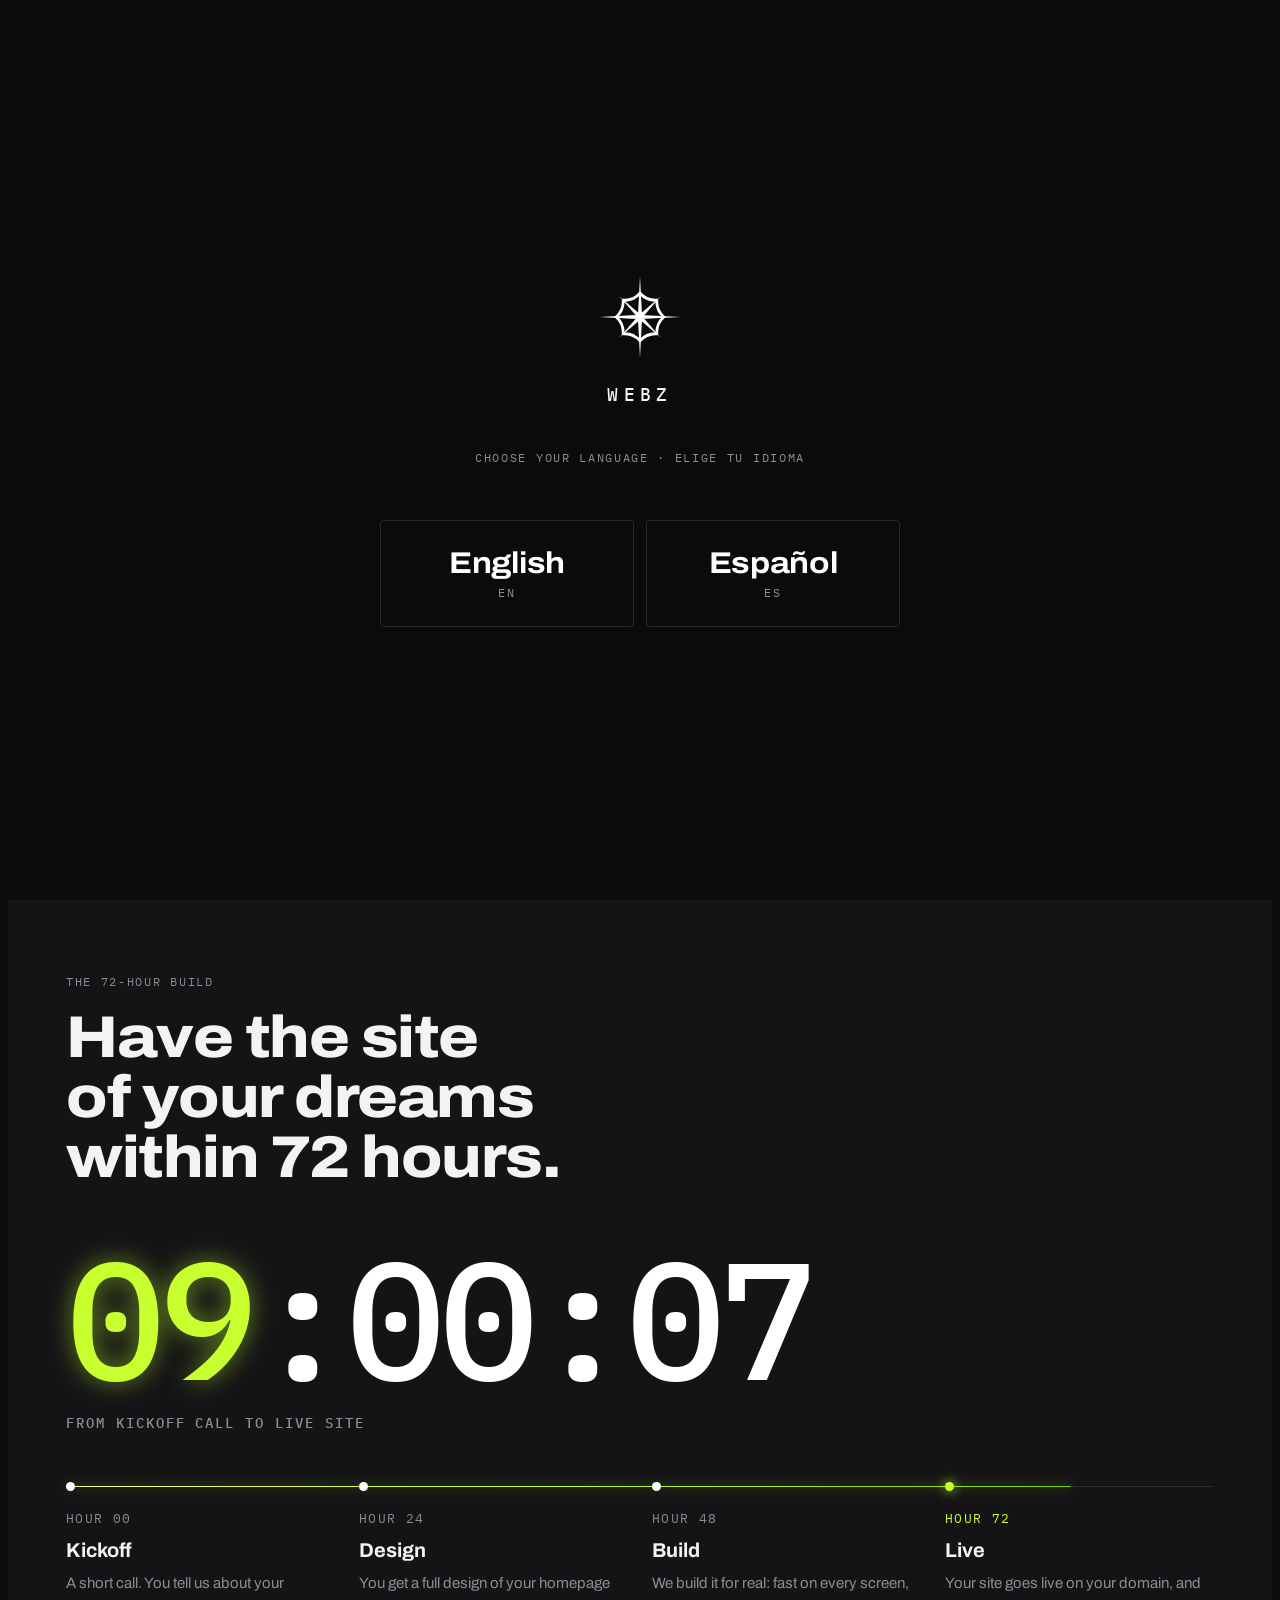
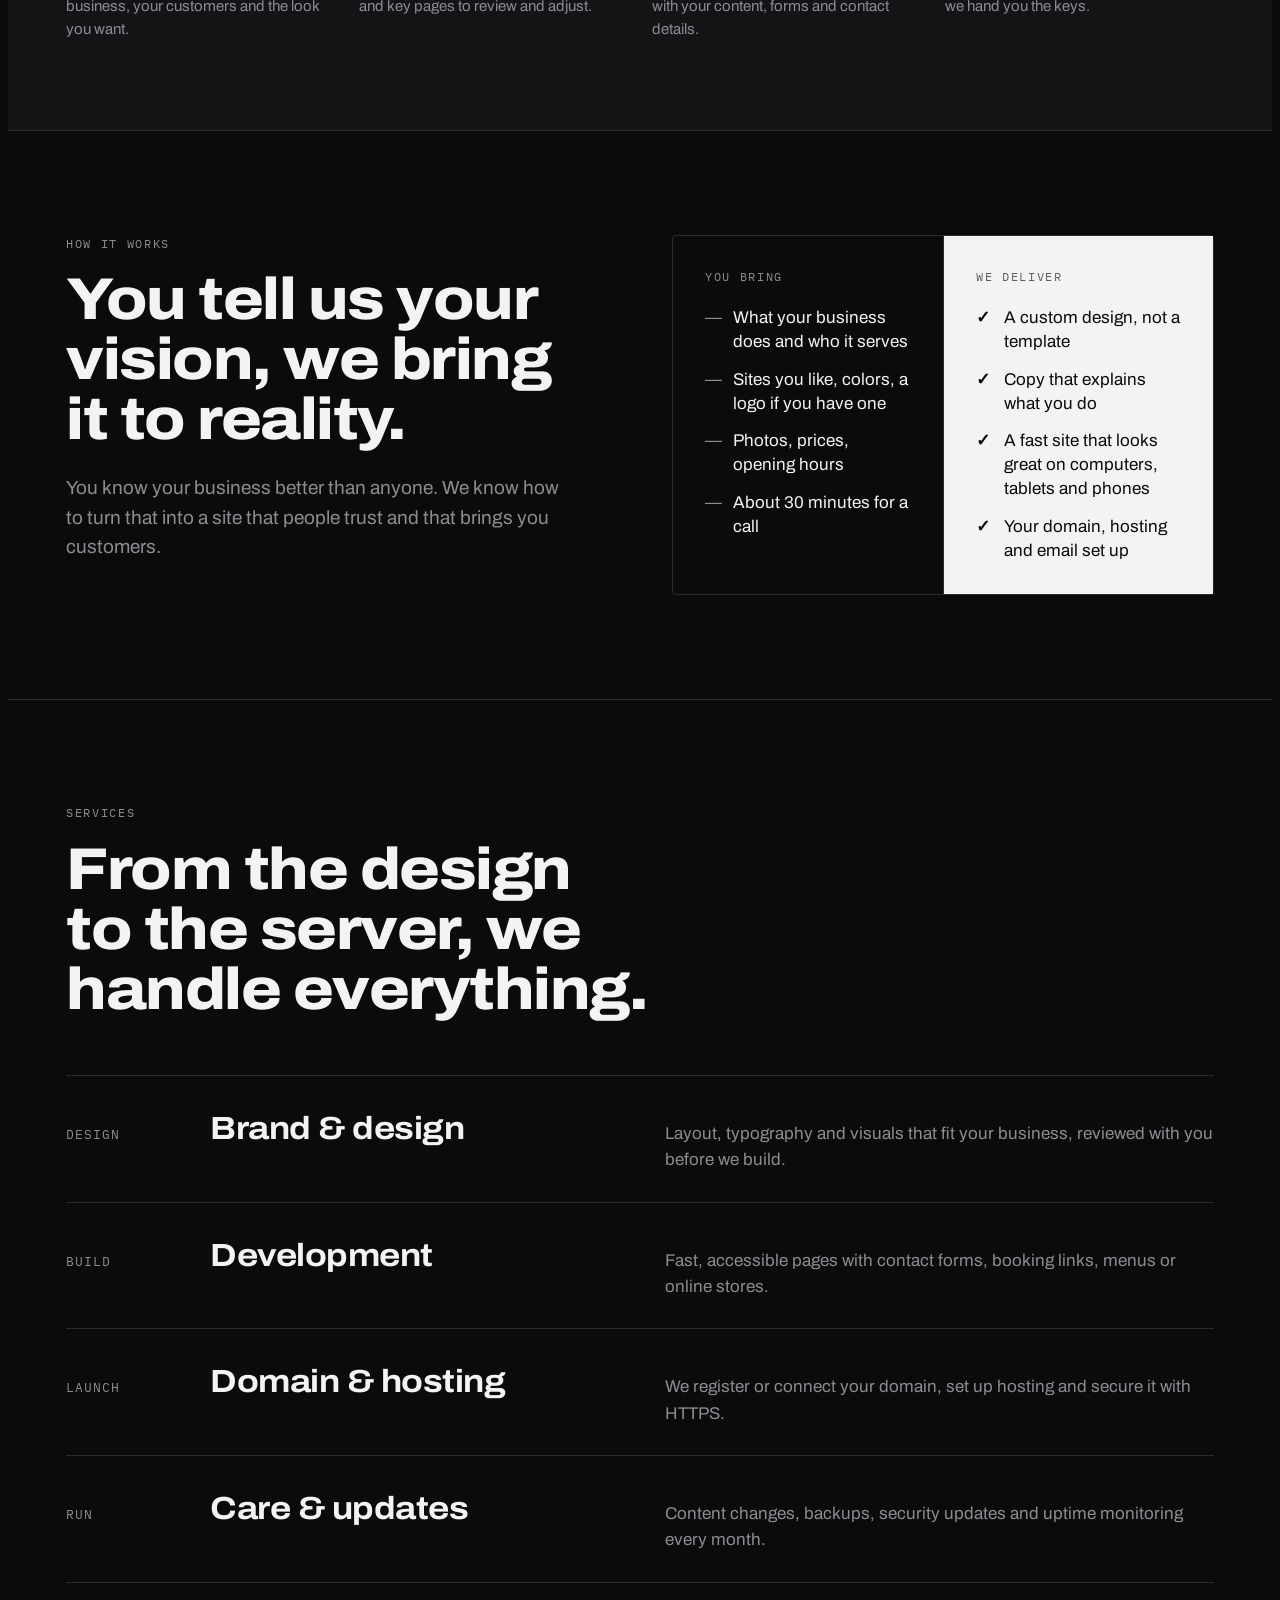
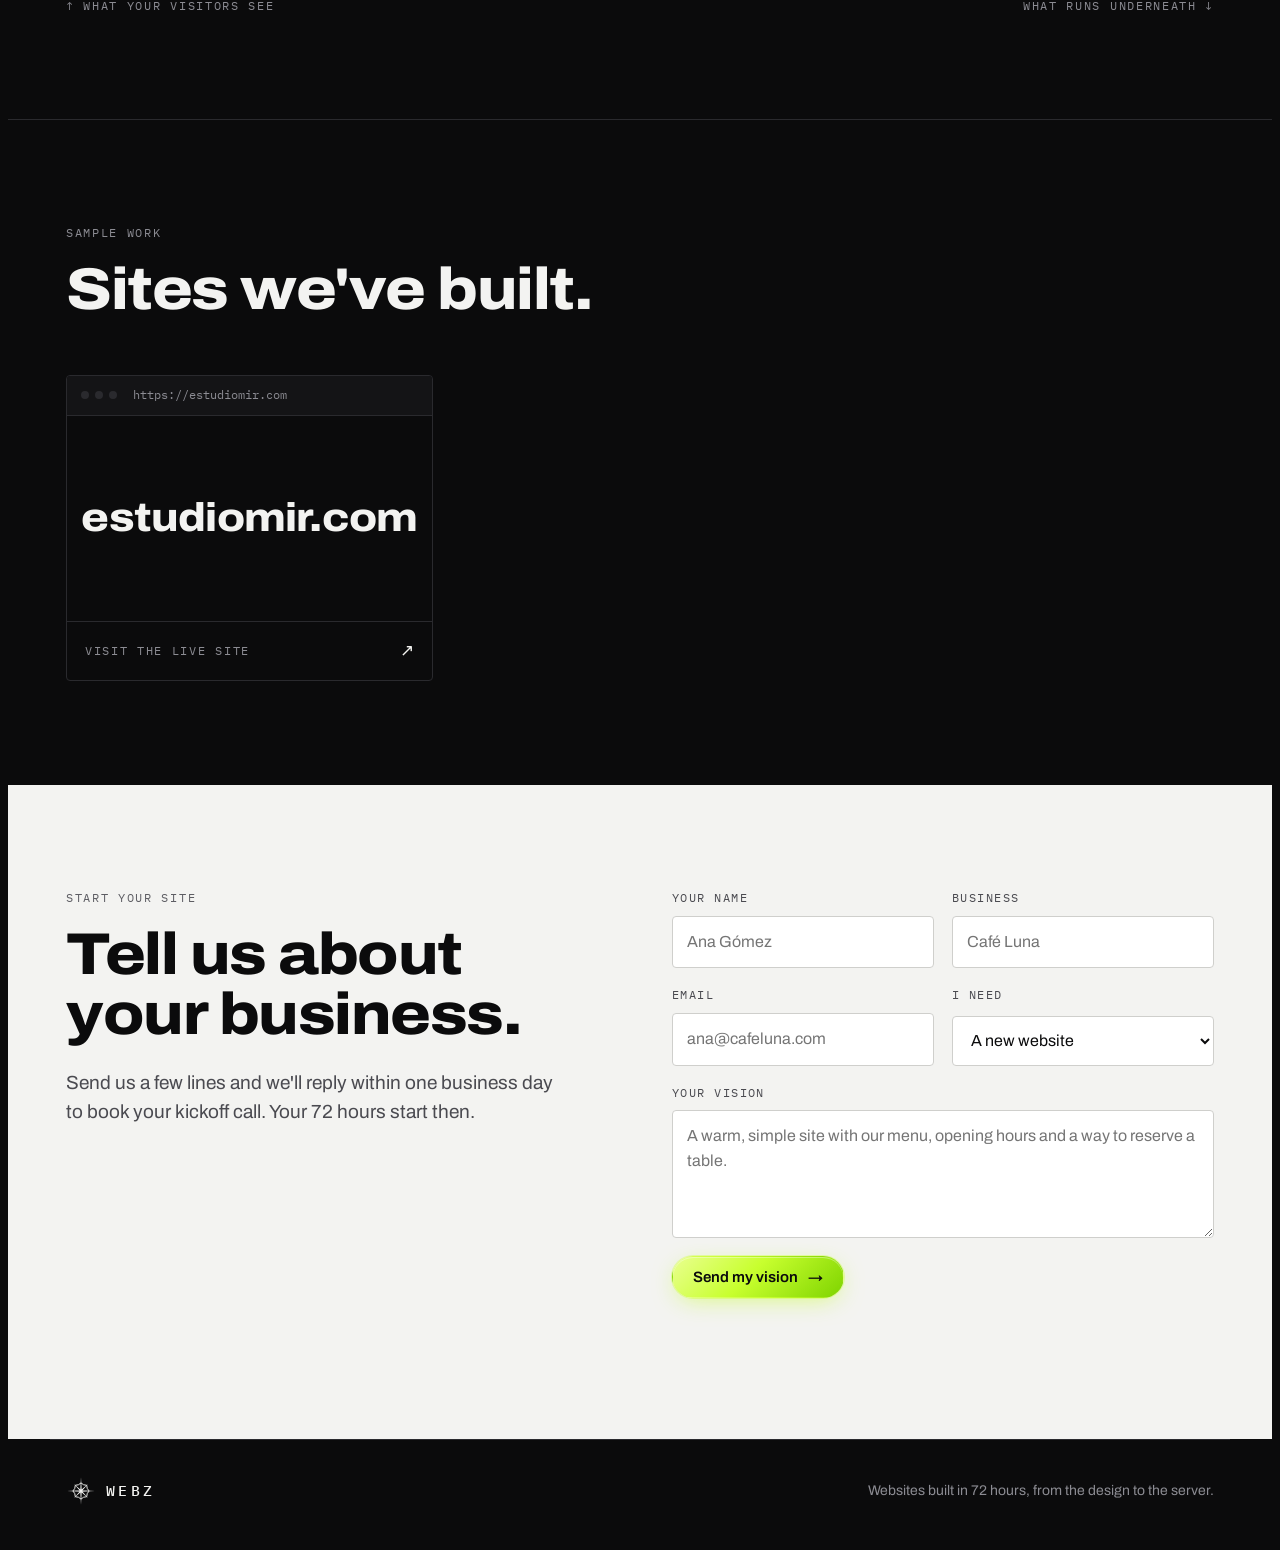
==== commit 95fb6d42: "Add a lime accent and fix the language screen reappearing Shiny lime on the main buttons, headline h" ====
--- a/index.html
+++ b/index.html
@@ -252,6 +252,40 @@
 footer .wrap { display: flex; flex-wrap: wrap; justify-content: space-between; align-items: center; gap: 16px; padding-block: 36px; border-top: 1px solid var(--line); }
 footer p { margin: 0; color: var(--mute); font-size: 14px; }
 
+/* Accent: one shiny lime, used sparingly. Black and white stay the base. */
+:root {
+  --acc: #c8ff2e; --acc-hi: #e9ff8f; --acc-lo: #7fd400; --acc-rgb: 200, 255, 46;
+  --shine: linear-gradient(135deg, var(--acc-hi) 0%, var(--acc) 45%, var(--acc-lo) 100%);
+}
+.btn:not(.ghost), .contact .btn:not(.ghost) {
+  background: var(--shine); color: var(--ink); border-color: transparent;
+  box-shadow: 0 0 0 1px rgba(var(--acc-rgb), .35), 0 6px 24px -6px rgba(var(--acc-rgb), .65), inset 0 1px 0 rgba(255, 255, 255, .35);
+  transition: filter .2s, box-shadow .2s;
+}
+.btn:not(.ghost):hover, .contact .btn:not(.ghost):hover {
+  background: var(--shine); color: var(--ink); filter: brightness(1.08);
+  box-shadow: 0 0 0 1px rgba(var(--acc-rgb), .5), 0 8px 34px -4px rgba(var(--acc-rgb), .85), inset 0 1px 0 rgba(255, 255, 255, .4);
+}
+.btn.ghost:hover { border-color: var(--acc); color: var(--acc); }
+.contact .btn.ghost:hover { color: var(--paper); border-color: var(--ink); }
+.hl { background: var(--shine); -webkit-background-clip: text; background-clip: text; color: transparent; filter: drop-shadow(0 0 18px rgba(var(--acc-rgb), .35)); }
+.hero .label::before { content: ""; display: inline-block; width: 7px; height: 7px; border-radius: 50%; background: var(--acc); box-shadow: 0 0 10px rgba(var(--acc-rgb), .9); margin-right: 10px; vertical-align: 1px; }
+.lang button[aria-pressed="true"] { background: var(--acc); color: var(--ink); }
+.track .bar i { background: var(--shine); box-shadow: 0 0 12px rgba(var(--acc-rgb), .8); }
+.stop:last-child::before { background: var(--acc); box-shadow: 0 0 12px rgba(var(--acc-rgb), .9); }
+.stop:last-child .h { color: var(--acc); }
+.timer .tick { color: var(--acc); text-shadow: 0 0 24px rgba(var(--acc-rgb), .5); }
+.layer { position: relative; }
+.layer::before { content: ""; position: absolute; left: -16px; top: 0; bottom: 0; width: 3px; background: var(--shine); box-shadow: 0 0 12px rgba(var(--acc-rgb), .8); opacity: 0; transition: opacity .25s; }
+.layer:hover::before { opacity: 1; }
+.layer .lvl { transition: color .25s; }
+.layer:hover .lvl { color: var(--acc); }
+.site:hover { border-color: var(--acc); box-shadow: 0 0 0 1px var(--acc), 0 0 36px -8px rgba(var(--acc-rgb), .7); }
+.site:hover .meta span:last-child { color: var(--acc); }
+.gate button:hover { box-shadow: 0 0 28px -6px rgba(var(--acc-rgb), .6); }
+/* The language screen sets display:grid, which beat the hidden attribute and kept it on screen. */
+.gate[hidden] { display: none; }
+
 @media (max-width: 860px) {
   .hero .wrap { grid-template-columns: minmax(0, 1fr); padding-block: 56px 72px; }
   .hero .mark { order: -1; width: min(240px, 60vw); }
@@ -320,7 +354,7 @@
     <div class="wrap">
       <div>
         <div class="label">Websites for businesses</div>
-        <h1>A great business deserves a great website.</h1>
+        <h1>A great business deserves <span class="hl">a great website.</span></h1>
         <p class="lede">We help you build yours, from the first sketch to launch day.</p>
         <div class="ctas">
           <a class="btn" href="#start">Tell us your vision <span class="arrow" aria-hidden="true">→</span></a>
@@ -353,7 +387,7 @@
     <div class="wrap">
       <div class="label">The 72-hour build</div>
       <h2>Have the site of your dreams within 72 hours.</h2>
-      <div class="timer" id="timer" aria-label="72 hours">72:00:00<small>From kickoff call to live site</small></div>
+      <div class="timer" id="timer" aria-label="72 hours"><span class="tick">72</span>:00:00<small>From kickoff call to live site</small></div>
       <div class="track">
         <div class="bar"><i id="bar"></i></div>
         <div class="stops">
@@ -477,7 +511,8 @@
     "Sample work": "Nuestro trabajo",
     "Start your site": "Empieza tu sitio",
     "Websites for businesses": "Sitios web para negocios",
-    "A great business deserves a great website.": "Un gran negocio merece un gran sitio web.",
+    "A great business deserves": "Un gran negocio merece",
+    "a great website.": "un gran sitio web.",
     "We help you build yours, from the first sketch to launch day.": "Te ayudamos a construir el tuyo, desde el primer boceto hasta el día del lanzamiento.",
     "Tell us your vision": "Cuéntanos tu visión",
     "See the 72-hour plan": "Ver el plan de 72 horas",
@@ -607,10 +642,11 @@
     function step(t) {
       if (!start) start = t;
       var k = Math.min(1, (t - start) / dur), e = 1 - Math.pow(1 - k, 3);
-      timer.innerHTML = fmt(72 * (1 - e)) + '<small>' + tr('From kickoff call to live site') + '</small>'; timer.dataset.done = '';
+      var t = fmt(72 * (1 - e));
+      timer.innerHTML = '<span class="tick">' + t.slice(0, 2) + '</span>' + t.slice(2) + '<small>' + tr('From kickoff call to live site') + '</small>'; timer.dataset.done = '';
       bar.style.transform = 'scaleX(' + e + ')';
       if (k < 1) requestAnimationFrame(step);
-      else { timer.dataset.done = '1'; timer.innerHTML = '00:00:00<small>' + tr('Your site is live') + '</small>'; }
+      else { timer.dataset.done = '1'; timer.innerHTML = '<span class="tick">00</span>:00:00<small>' + tr('Your site is live') + '</small>'; }
     }
     requestAnimationFrame(step);
   }
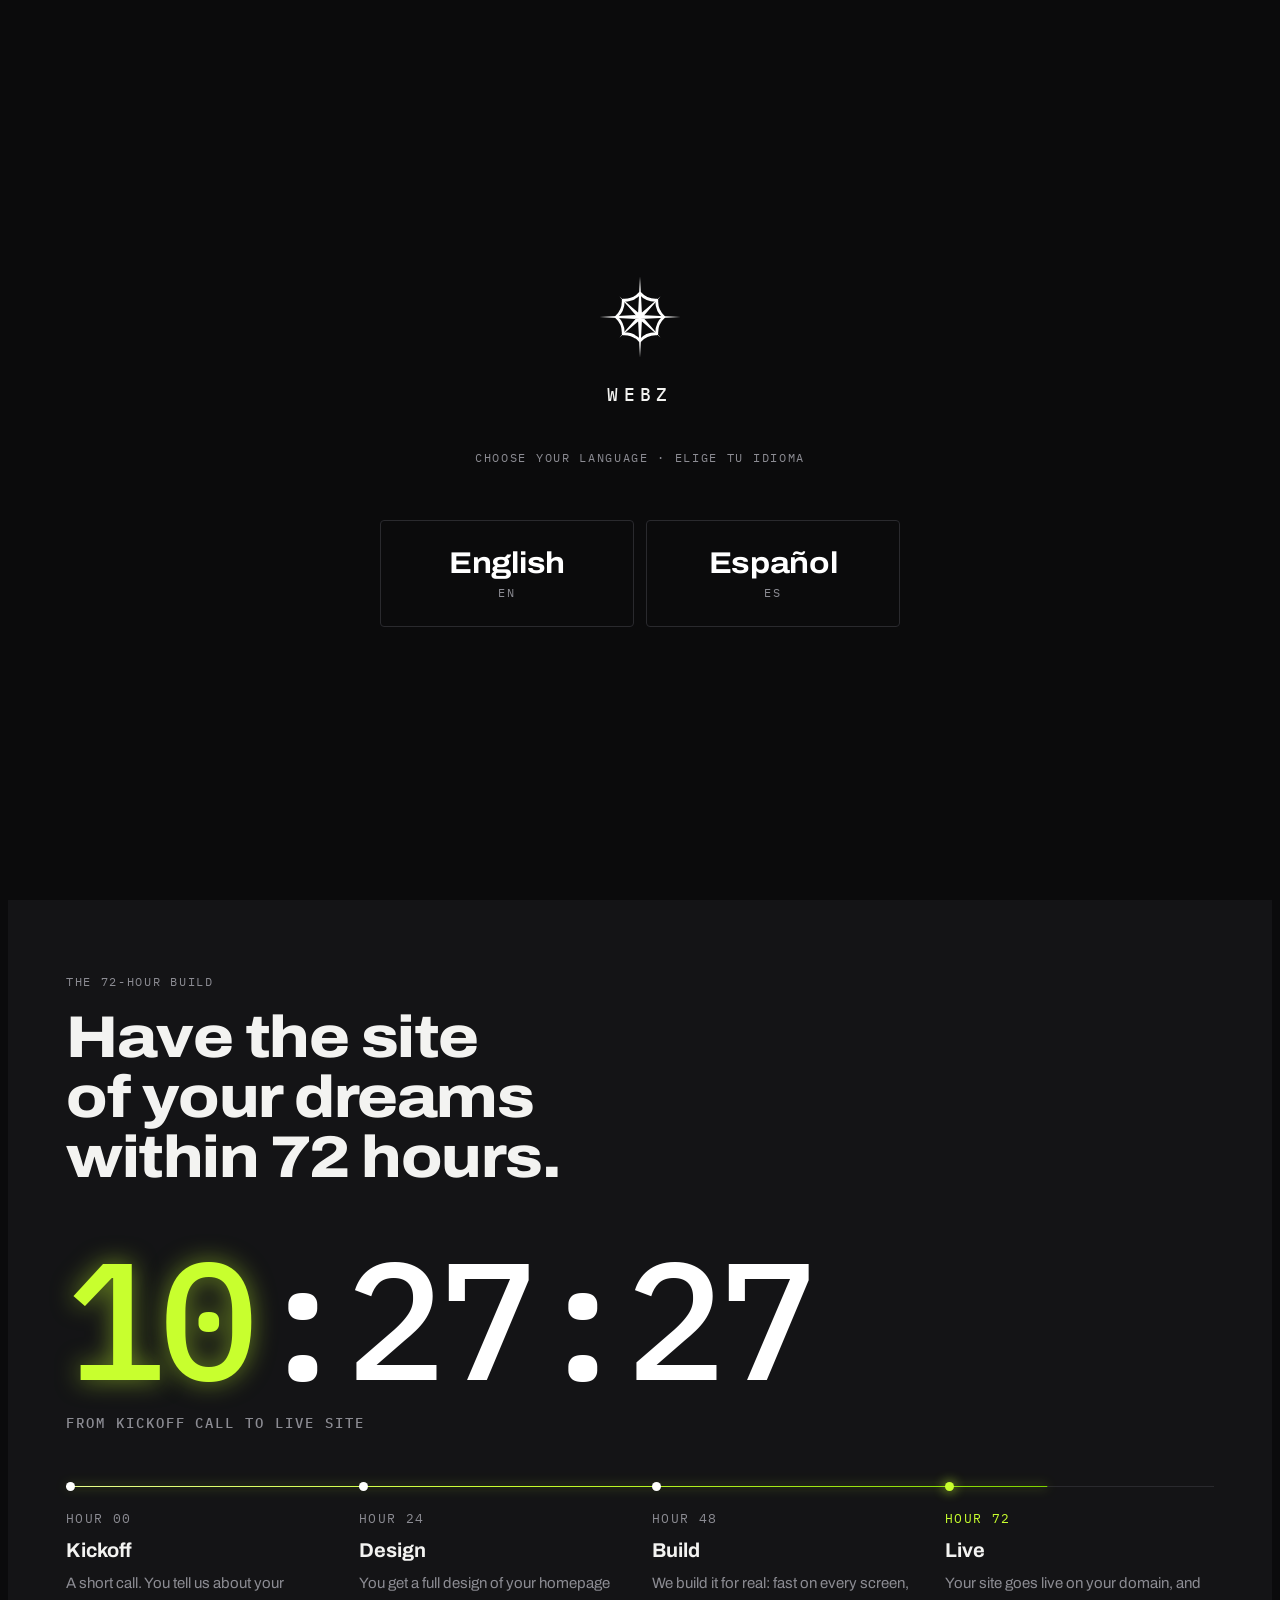
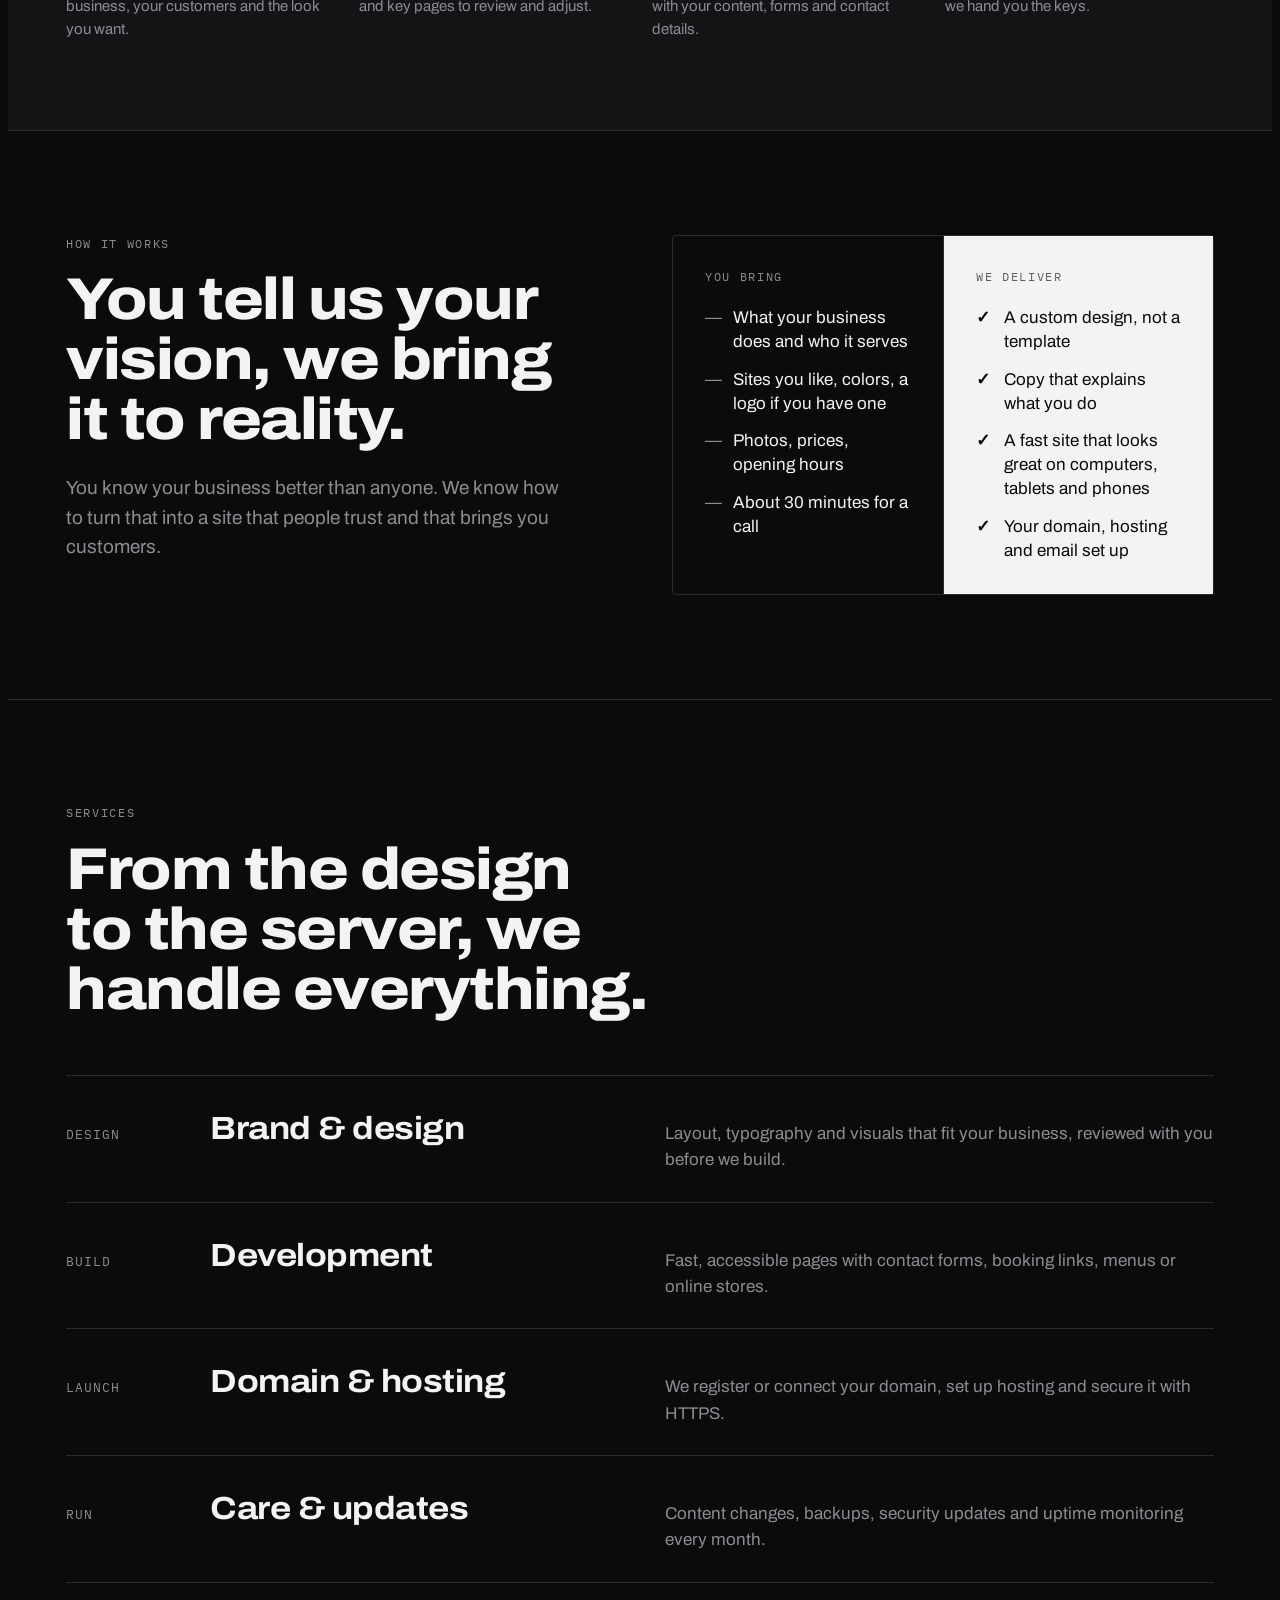
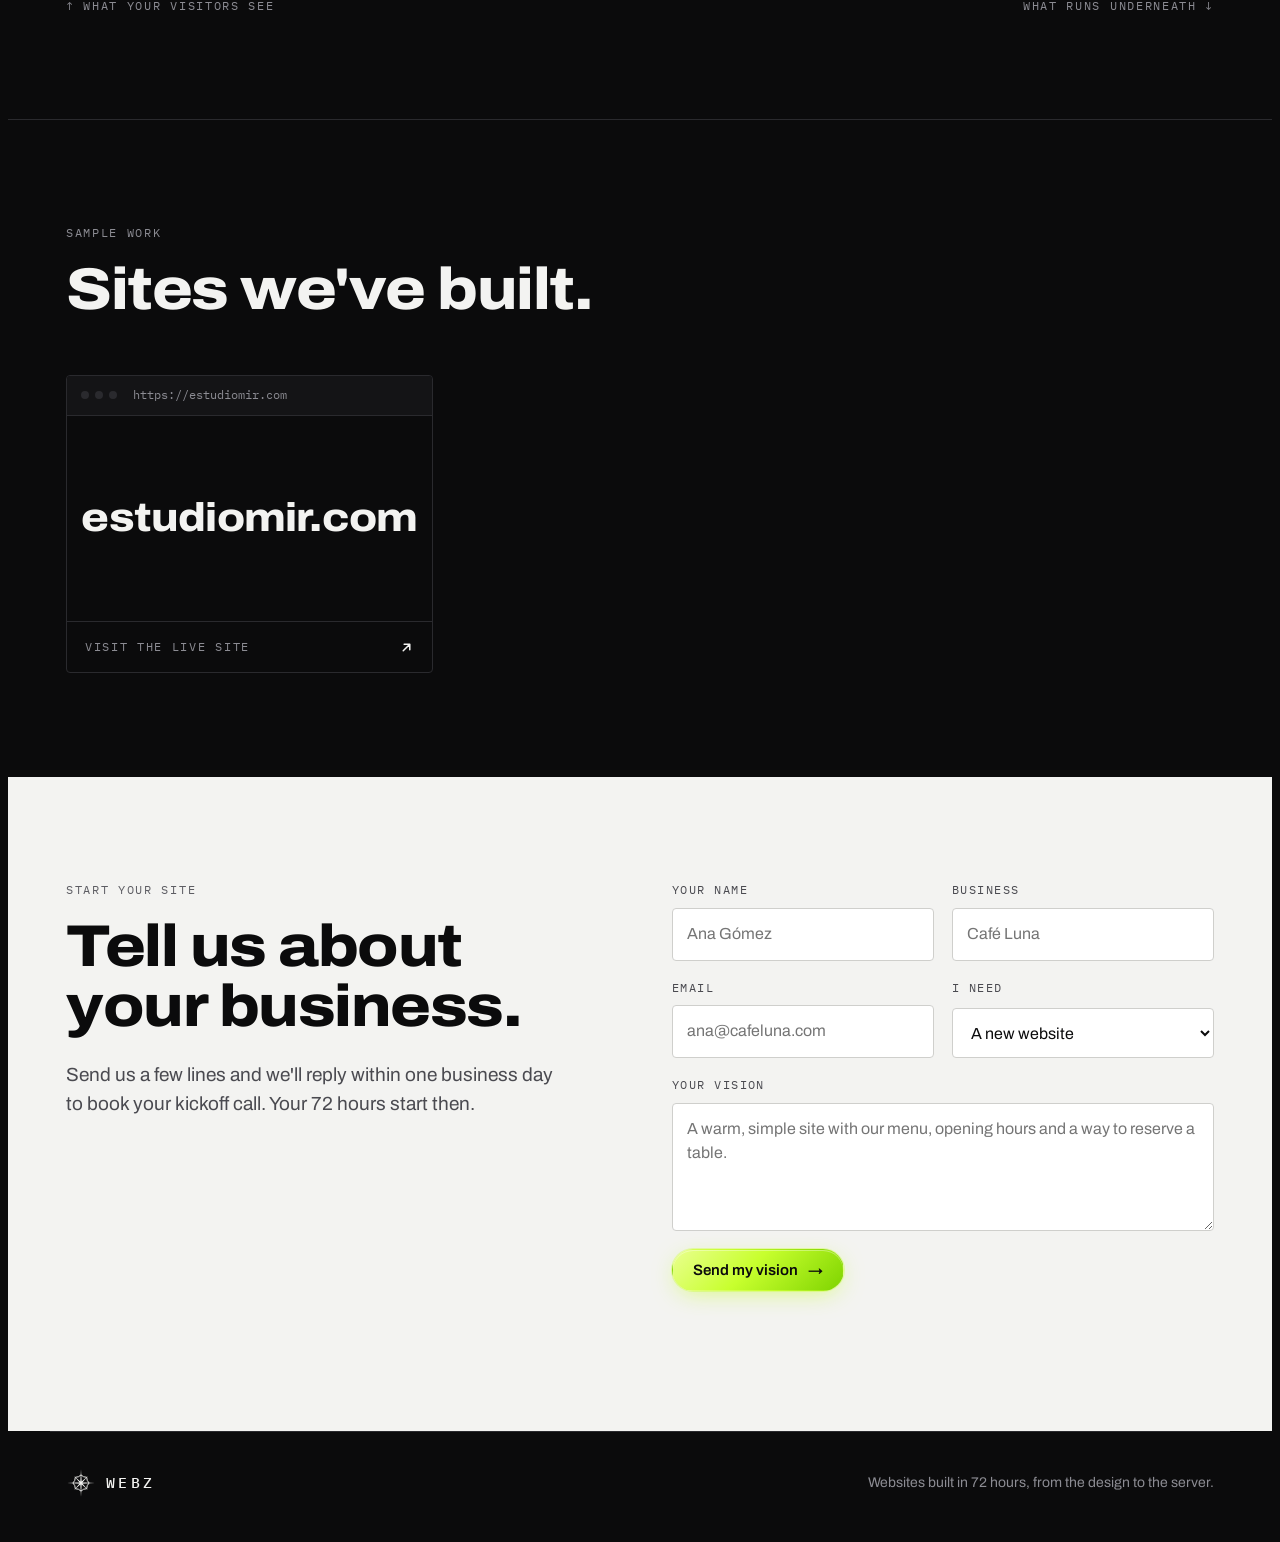
==== commit ef7e0e83: "Draw the Sample work arrow as an icon so phones don't show an emoji iOS renders the ↗ character as a" ====
--- a/index.html
+++ b/index.html
@@ -191,6 +191,7 @@
 .site .meta { display: flex; justify-content: space-between; align-items: center; gap: 12px; padding: 16px 18px; border-top: 1px solid var(--line); }
 .site .meta span:last-child { transition: transform .2s; }
 .site:hover .meta span:last-child { transform: translate(3px, -3px); }
+.site .out { display: inline-flex; }
 
 /* Language gate + switch */
 .gate {
@@ -452,7 +453,7 @@
         <a class="site" href="https://estudiomir.com" target="_blank" rel="noopener">
           <div class="chrome" aria-hidden="true"><i></i><i></i><i></i><span>https://estudiomir.com</span></div>
           <div class="face">estudiomir.com</div>
-          <div class="meta"><span class="label">Visit the live site</span><span aria-hidden="true">↗</span></div>
+          <div class="meta"><span class="label">Visit the live site</span><span aria-hidden="true" class="out"><svg viewBox="0 0 16 16" width="15" height="15" fill="none" stroke="currentColor" stroke-width="1.6" stroke-linecap="round" stroke-linejoin="round"><path d="M4.5 11.5 L11.5 4.5 M5.5 4.5 H11.5 V10.5"/></svg></span></div>
         </a>
       </div>
     </div>
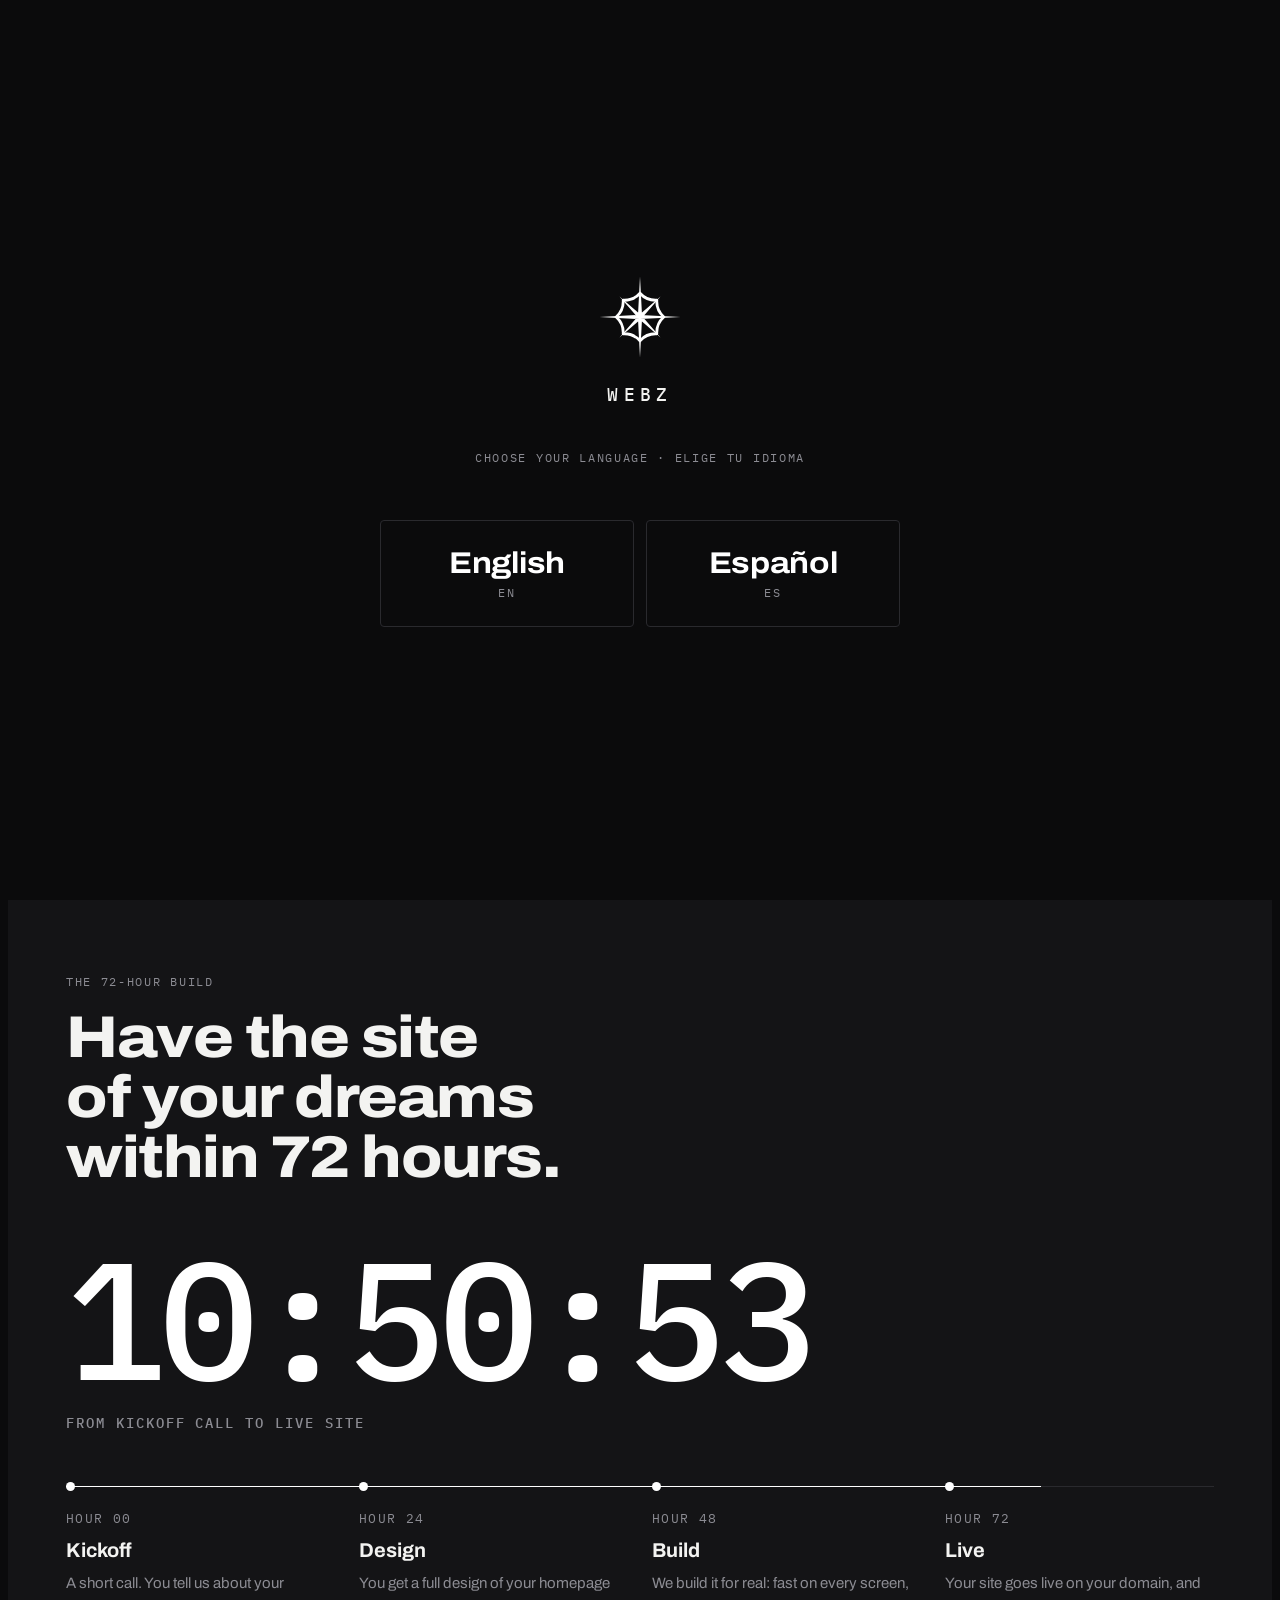
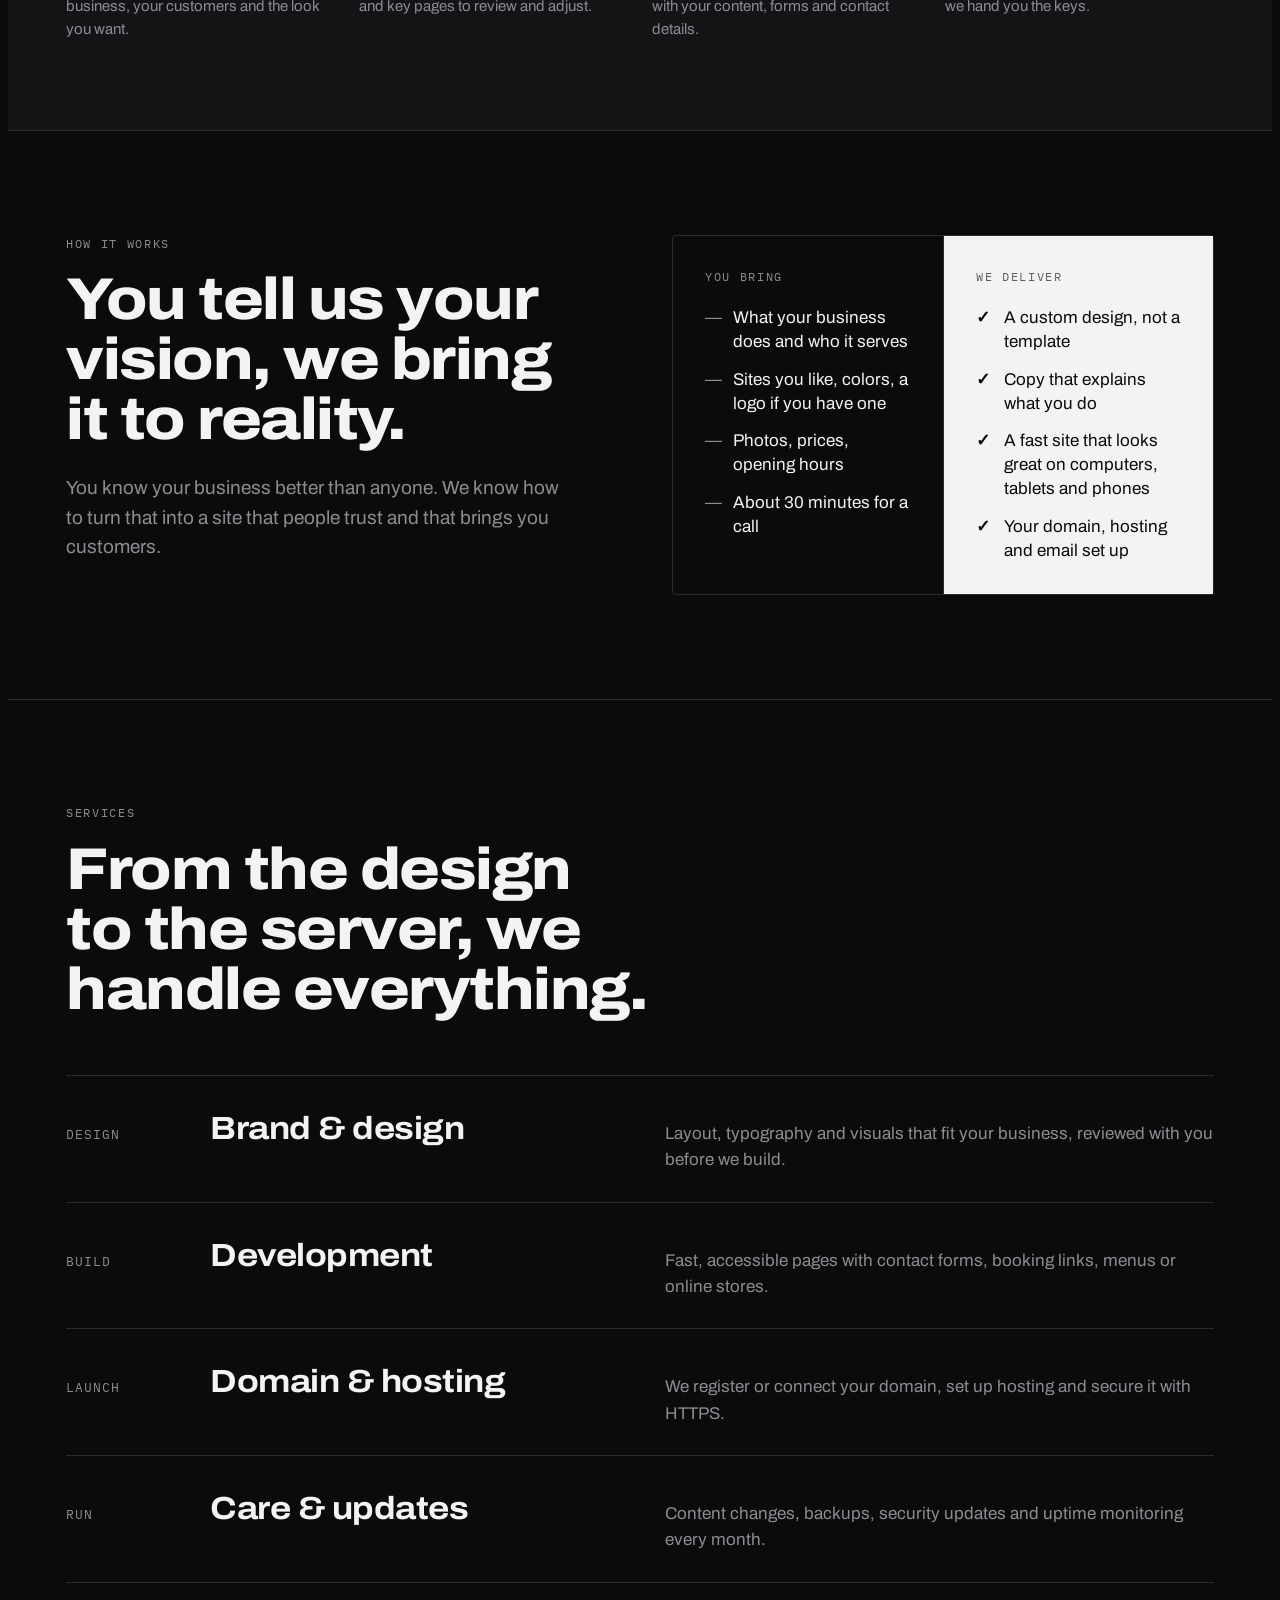
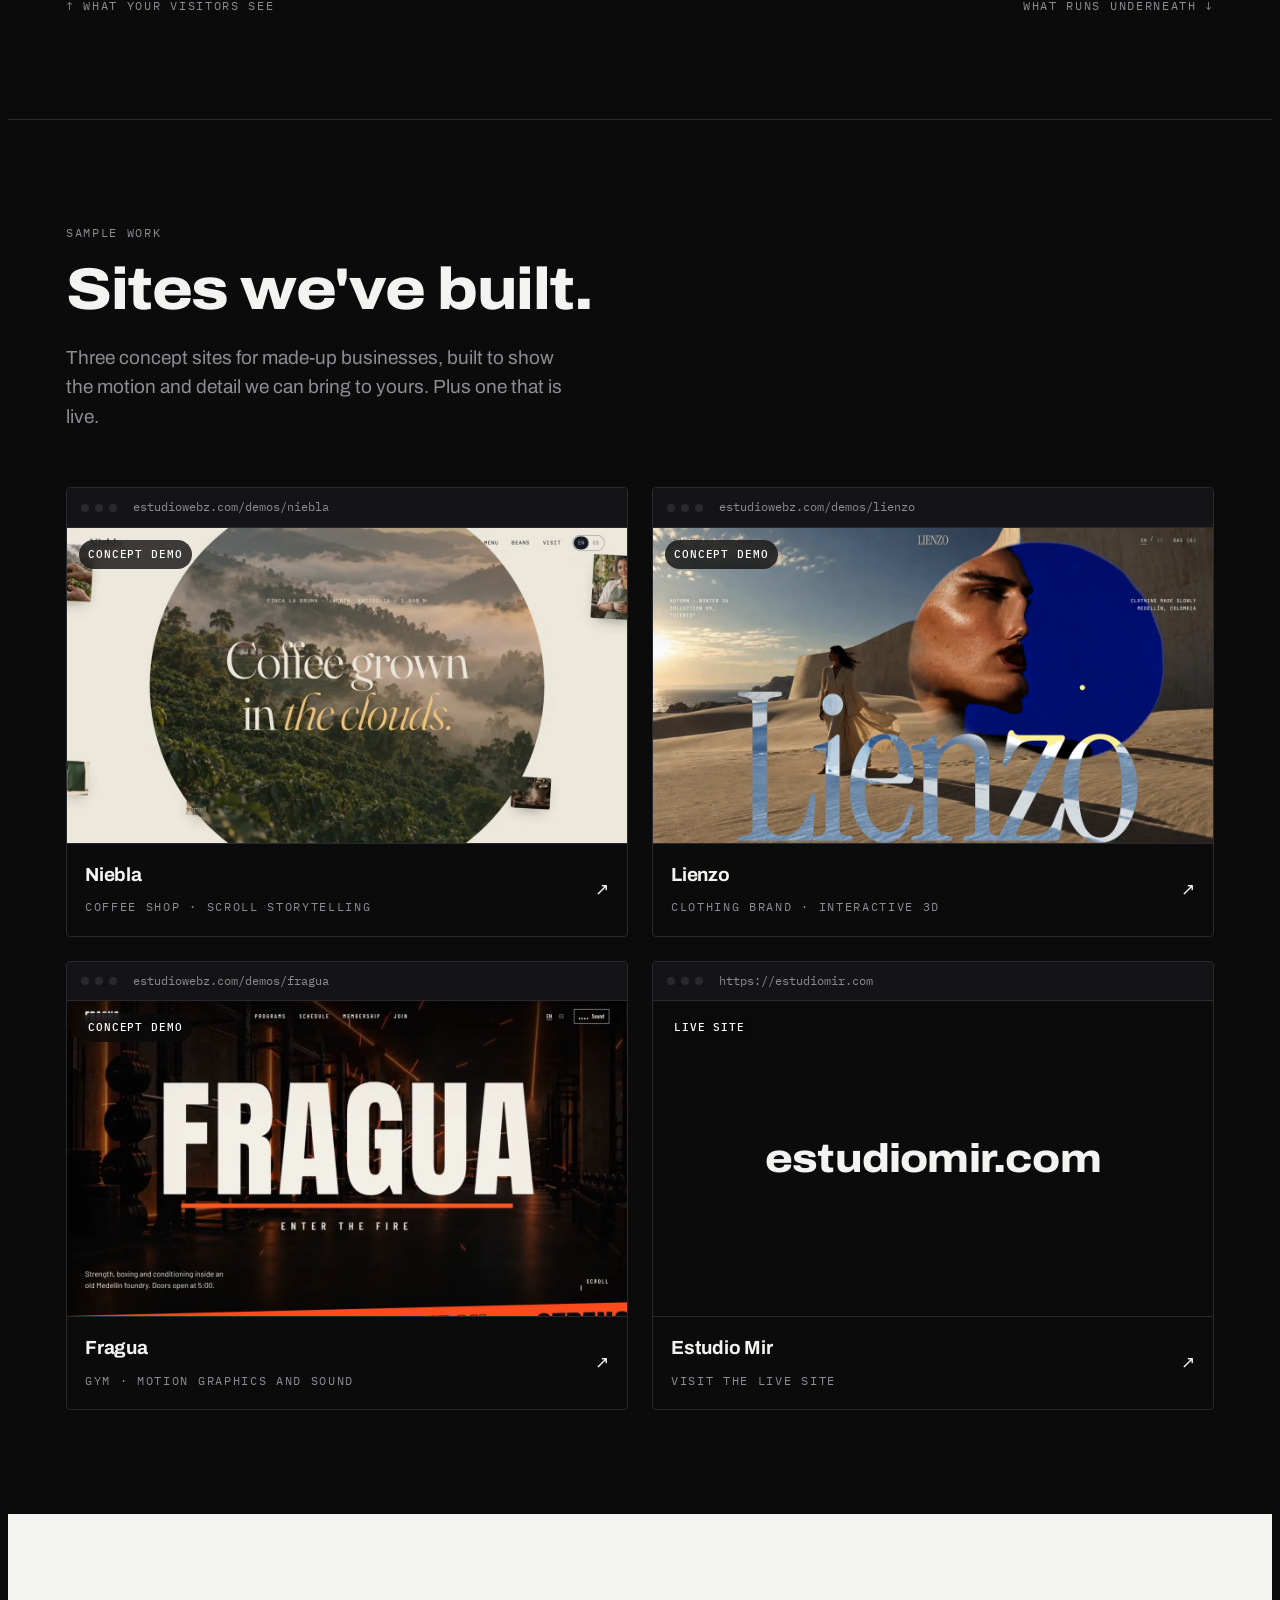
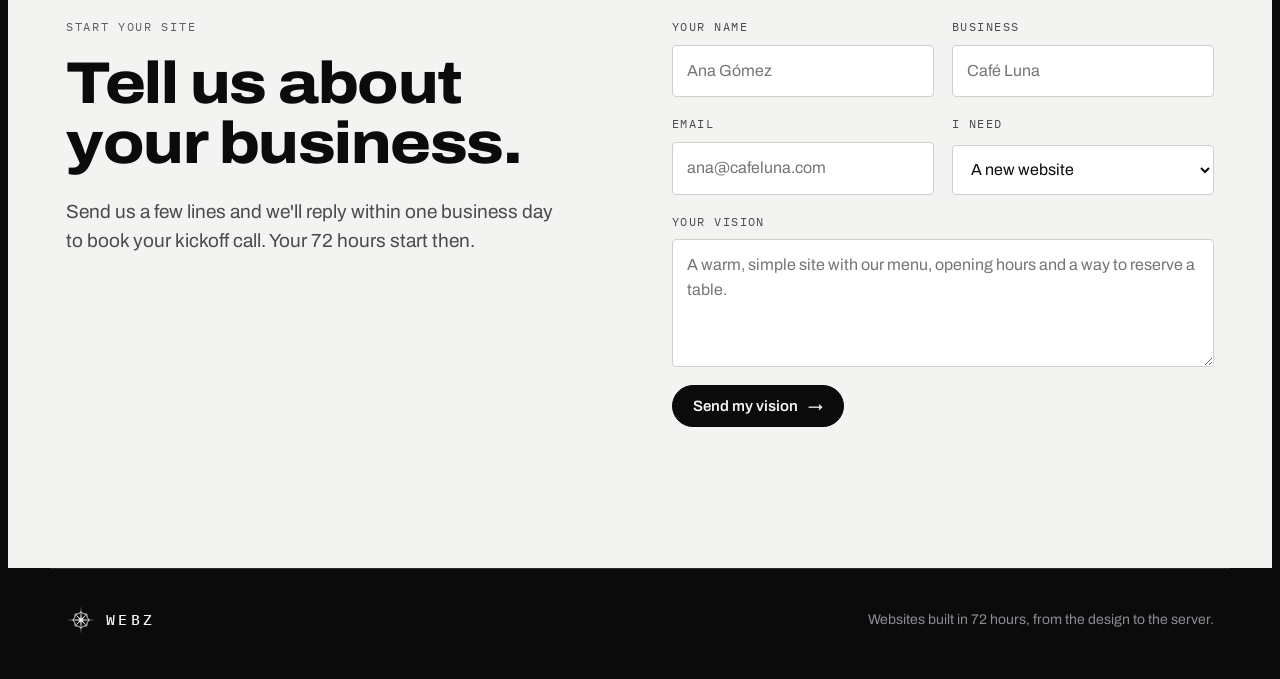
==== commit 659db311: "Add three concept demo sites to Sample work Niebla (coffee, scroll storytelling), Lienzo (clothing, " ====
--- a/index.html
+++ b/index.html
@@ -181,7 +181,8 @@
 
 
 /* Sample work */
-.work { margin-top: 56px; display: grid; grid-template-columns: repeat(auto-fill, minmax(min(100%, 360px), 1fr)); gap: 24px; }
+.work { margin-top: 56px; display: grid; grid-template-columns: repeat(2, minmax(0, 1fr)); gap: 24px; }
+@media (max-width: 760px) { .work { grid-template-columns: minmax(0, 1fr); } }
 .site { display: grid; text-decoration: none; border: 1px solid var(--line); border-radius: 4px; overflow: hidden; transition: border-color .2s; }
 .site:hover { border-color: var(--white); }
 .site .chrome { display: flex; align-items: center; gap: 6px; padding: 10px 14px; border-bottom: 1px solid var(--line); background: var(--ink-2); }
@@ -191,9 +192,17 @@
 .site .meta { display: flex; justify-content: space-between; align-items: center; gap: 12px; padding: 16px 18px; border-top: 1px solid var(--line); }
 .site .meta span:last-child { transition: transform .2s; }
 .site:hover .meta span:last-child { transform: translate(3px, -3px); }
-.site .out { display: inline-flex; }
+.site .shot { position: relative; overflow: hidden; }
+.site .shot img { display: block; width: 100%; height: 100%; object-fit: cover; transition: transform .9s cubic-bezier(.16, 1, .3, 1); }
+.site:hover .shot img, .site:focus-visible .shot img { transform: scale(1.045); }
+.site .tag { position: absolute; left: 12px; top: 12px; padding: 6px 9px; border-radius: 999px; background: rgba(11,11,12,.78); color: var(--white); font-family: var(--mono); font-size: 11px; letter-spacing: .08em; text-transform: uppercase; -webkit-backdrop-filter: blur(8px); backdrop-filter: blur(8px); }
+.site .meta > span:last-child { flex: none; }
+.site .tag { font-weight: 500; font-stretch: 100%; }
+.site .meta b { display: block; font-family: var(--display); font-weight: 700; font-size: 19px; letter-spacing: -0.01em; margin-bottom: 4px; }
+@media (prefers-reduced-motion: reduce) { .site .shot img { transition: none; } }
 
 /* Language gate + switch */
+.gate[hidden] { display: none; }
 .gate {
   position: fixed; inset: 0; z-index: 50;
   background: var(--ink);
@@ -244,48 +253,10 @@
 .contact .btn:disabled { opacity: .5; cursor: progress; }
 .contact .btn:hover { background: transparent; color: var(--ink); }
 .contact :focus-visible { outline-color: var(--ink); }
-.contact .call { margin-top: 32px; padding-top: 24px; border-top: 1px solid #d6d6da; max-width: 46ch; }
-.contact .call p { margin: 0 0 16px; color: #4a4a50; }
-.contact .btn.ghost { background: transparent; color: var(--ink); border-color: var(--ink); }
-.contact .btn.ghost:hover { background: var(--ink); color: var(--paper); }
 .note { font-family: var(--mono); font-size: 13px; color: #4a4a50; min-height: 1.4em; margin: 0; }
 
 footer .wrap { display: flex; flex-wrap: wrap; justify-content: space-between; align-items: center; gap: 16px; padding-block: 36px; border-top: 1px solid var(--line); }
 footer p { margin: 0; color: var(--mute); font-size: 14px; }
-
-/* Accent: one shiny lime, used sparingly. Black and white stay the base. */
-:root {
-  --acc: #c8ff2e; --acc-hi: #e9ff8f; --acc-lo: #7fd400; --acc-rgb: 200, 255, 46;
-  --shine: linear-gradient(135deg, var(--acc-hi) 0%, var(--acc) 45%, var(--acc-lo) 100%);
-}
-.btn:not(.ghost), .contact .btn:not(.ghost) {
-  background: var(--shine); color: var(--ink); border-color: transparent;
-  box-shadow: 0 0 0 1px rgba(var(--acc-rgb), .35), 0 6px 24px -6px rgba(var(--acc-rgb), .65), inset 0 1px 0 rgba(255, 255, 255, .35);
-  transition: filter .2s, box-shadow .2s;
-}
-.btn:not(.ghost):hover, .contact .btn:not(.ghost):hover {
-  background: var(--shine); color: var(--ink); filter: brightness(1.08);
-  box-shadow: 0 0 0 1px rgba(var(--acc-rgb), .5), 0 8px 34px -4px rgba(var(--acc-rgb), .85), inset 0 1px 0 rgba(255, 255, 255, .4);
-}
-.btn.ghost:hover { border-color: var(--acc); color: var(--acc); }
-.contact .btn.ghost:hover { color: var(--paper); border-color: var(--ink); }
-.hl { background: var(--shine); -webkit-background-clip: text; background-clip: text; color: transparent; filter: drop-shadow(0 0 18px rgba(var(--acc-rgb), .35)); }
-.hero .label::before { content: ""; display: inline-block; width: 7px; height: 7px; border-radius: 50%; background: var(--acc); box-shadow: 0 0 10px rgba(var(--acc-rgb), .9); margin-right: 10px; vertical-align: 1px; }
-.lang button[aria-pressed="true"] { background: var(--acc); color: var(--ink); }
-.track .bar i { background: var(--shine); box-shadow: 0 0 12px rgba(var(--acc-rgb), .8); }
-.stop:last-child::before { background: var(--acc); box-shadow: 0 0 12px rgba(var(--acc-rgb), .9); }
-.stop:last-child .h { color: var(--acc); }
-.timer .tick { color: var(--acc); text-shadow: 0 0 24px rgba(var(--acc-rgb), .5); }
-.layer { position: relative; }
-.layer::before { content: ""; position: absolute; left: -16px; top: 0; bottom: 0; width: 3px; background: var(--shine); box-shadow: 0 0 12px rgba(var(--acc-rgb), .8); opacity: 0; transition: opacity .25s; }
-.layer:hover::before { opacity: 1; }
-.layer .lvl { transition: color .25s; }
-.layer:hover .lvl { color: var(--acc); }
-.site:hover { border-color: var(--acc); box-shadow: 0 0 0 1px var(--acc), 0 0 36px -8px rgba(var(--acc-rgb), .7); }
-.site:hover .meta span:last-child { color: var(--acc); }
-.gate button:hover { box-shadow: 0 0 28px -6px rgba(var(--acc-rgb), .6); }
-/* The language screen sets display:grid, which beat the hidden attribute and kept it on screen. */
-.gate[hidden] { display: none; }
 
 @media (max-width: 860px) {
   .hero .wrap { grid-template-columns: minmax(0, 1fr); padding-block: 56px 72px; }
@@ -355,7 +326,7 @@
     <div class="wrap">
       <div>
         <div class="label">Websites for businesses</div>
-        <h1>A great business deserves <span class="hl">a great website.</span></h1>
+        <h1>A great business deserves a great website.</h1>
         <p class="lede">We help you build yours, from the first sketch to launch day.</p>
         <div class="ctas">
           <a class="btn" href="#start">Tell us your vision <span class="arrow" aria-hidden="true">→</span></a>
@@ -388,7 +359,7 @@
     <div class="wrap">
       <div class="label">The 72-hour build</div>
       <h2>Have the site of your dreams within 72 hours.</h2>
-      <div class="timer" id="timer" aria-label="72 hours"><span class="tick">72</span>:00:00<small>From kickoff call to live site</small></div>
+      <div class="timer" id="timer" aria-label="72 hours">72:00:00<small>From kickoff call to live site</small></div>
       <div class="track">
         <div class="bar"><i id="bar"></i></div>
         <div class="stops">
@@ -449,11 +420,27 @@
     <div class="wrap">
       <div class="label">Sample work</div>
       <h2>Sites we've built.</h2>
+      <p class="intro">Three concept sites for made-up businesses, built to show the motion and detail we can bring to yours. Plus one that is live.</p>
       <div class="work">
+        <a class="site" href="demos/niebla/" data-demo="niebla">
+          <div class="chrome" aria-hidden="true"><i></i><i></i><i></i><span>estudiowebz.com/demos/niebla</span></div>
+          <div class="face shot"><img src="demos/thumbs/niebla-en.webp" width="1280" height="720" loading="lazy" alt="Niebla, a concept site for a coffee shop" data-alt-es="Niebla, un sitio concepto para una cafetería"><span class="tag">Concept demo</span></div>
+          <div class="meta"><span><b>Niebla</b><span class="label">Coffee shop · Scroll storytelling</span></span><span aria-hidden="true">↗</span></div>
+        </a>
+        <a class="site" href="demos/lienzo/" data-demo="lienzo">
+          <div class="chrome" aria-hidden="true"><i></i><i></i><i></i><span>estudiowebz.com/demos/lienzo</span></div>
+          <div class="face shot"><img src="demos/thumbs/lienzo-en.webp" width="1280" height="720" loading="lazy" alt="Lienzo, a concept site for a clothing brand" data-alt-es="Lienzo, un sitio concepto para una marca de ropa"><span class="tag">Concept demo</span></div>
+          <div class="meta"><span><b>Lienzo</b><span class="label">Clothing brand · Interactive 3D</span></span><span aria-hidden="true">↗</span></div>
+        </a>
+        <a class="site" href="demos/fragua/" data-demo="fragua">
+          <div class="chrome" aria-hidden="true"><i></i><i></i><i></i><span>estudiowebz.com/demos/fragua</span></div>
+          <div class="face shot"><img src="demos/thumbs/fragua-en.webp" width="1280" height="720" loading="lazy" alt="Fragua, a concept site for a gym" data-alt-es="Fragua, un sitio concepto para un gimnasio"><span class="tag">Concept demo</span></div>
+          <div class="meta"><span><b>Fragua</b><span class="label">Gym · Motion graphics and sound</span></span><span aria-hidden="true">↗</span></div>
+        </a>
         <a class="site" href="https://estudiomir.com" target="_blank" rel="noopener">
           <div class="chrome" aria-hidden="true"><i></i><i></i><i></i><span>https://estudiomir.com</span></div>
-          <div class="face">estudiomir.com</div>
-          <div class="meta"><span class="label">Visit the live site</span><span aria-hidden="true" class="out"><svg viewBox="0 0 16 16" width="15" height="15" fill="none" stroke="currentColor" stroke-width="1.6" stroke-linecap="round" stroke-linejoin="round"><path d="M4.5 11.5 L11.5 4.5 M5.5 4.5 H11.5 V10.5"/></svg></span></div>
+          <div class="face shot">estudiomir.com<span class="tag">Live site</span></div>
+          <div class="meta"><span><b>Estudio Mir</b><span class="label">Visit the live site</span></span><span aria-hidden="true">↗</span></div>
         </a>
       </div>
     </div>
@@ -465,10 +452,6 @@
         <div class="label">Start your site</div>
         <h2>Tell us about your business.</h2>
         <p class="intro">Send us a few lines and we'll reply within one business day to book your kickoff call. Your 72 hours start then.</p>
-        <div class="call" id="call" hidden>
-          <p>Prefer to talk first? Pick a time for a free 20-minute video call.</p>
-          <a class="btn ghost" id="book" href="#start" target="_blank" rel="noopener">Book a call <span class="arrow" aria-hidden="true">→</span></a>
-        </div>
       </div>
       <form id="lead" novalidate>
         <div class="row">
@@ -512,8 +495,7 @@
     "Sample work": "Nuestro trabajo",
     "Start your site": "Empieza tu sitio",
     "Websites for businesses": "Sitios web para negocios",
-    "A great business deserves": "Un gran negocio merece",
-    "a great website.": "un gran sitio web.",
+    "A great business deserves a great website.": "Un gran negocio merece un gran sitio web.",
     "We help you build yours, from the first sketch to launch day.": "Te ayudamos a construir el tuyo, desde el primer boceto hasta el día del lanzamiento.",
     "Tell us your vision": "Cuéntanos tu visión",
     "See the 72-hour plan": "Ver el plan de 72 horas",
@@ -556,10 +538,14 @@
     "What runs underneath ↓": "Lo que funciona por debajo ↓",
     "Sites we've built.": "Sitios que hemos creado.",
     "Visit the live site": "Visitar el sitio",
+    "Three concept sites for made-up businesses, built to show the motion and detail we can bring to yours. Plus one that is live.": "Tres sitios concepto para negocios inventados, hechos para mostrar el movimiento y el detalle que podemos darle al tuyo. Y uno que ya está en línea.",
+    "Concept demo": "Demo concepto",
+    "Live site": "Sitio en línea",
+    "Coffee shop · Scroll storytelling": "Cafetería · Historia que avanza con el scroll",
+    "Clothing brand · Interactive 3D": "Marca de ropa · 3D interactivo",
+    "Gym · Motion graphics and sound": "Gimnasio · Animación y sonido",
     "Tell us about your business.": "Cuéntanos sobre tu negocio.",
     "Send us a few lines and we'll reply within one business day to book your kickoff call. Your 72 hours start then.": "Escríbenos unas líneas y te responderemos en un día hábil para agendar la llamada de inicio. Ahí empiezan tus 72 horas.",
-    "Prefer to talk first? Pick a time for a free 20-minute video call.": "¿Prefieres hablar primero? Elige un horario para una videollamada gratis de 20 minutos.",
-    "Book a call": "Agenda una llamada",
     "Your name": "Tu nombre",
     "Business": "Negocio",
     "Email": "Correo",
@@ -599,12 +585,21 @@
     var cap = timer.querySelector('small');
     if (cap) cap.textContent = webzT(timer.dataset.done ? 'Your site is live' : 'From kickoff call to live site');
     document.querySelectorAll('[data-lang]').forEach(function (b) { b.setAttribute('aria-pressed', String(b.dataset.lang === lang)); });
+    document.querySelectorAll('[data-demo]').forEach(function (a) {
+      a.href = 'demos/' + a.dataset.demo + '/?lang=' + lang;
+      var img = a.querySelector('img');
+      if (!img.dataset.altEn) img.dataset.altEn = img.alt;
+      img.src = 'demos/thumbs/' + a.dataset.demo + '-' + lang + '.webp';
+      img.alt = lang === 'es' ? img.dataset.altEs : img.dataset.altEn;
+    });
     try { localStorage.setItem('webz-lang', lang); } catch (e) {}
   }
 
   var gate = document.getElementById('gate');
   var saved = null;
   try { saved = localStorage.getItem('webz-lang'); } catch (e) {}
+  var asked = new URLSearchParams(location.search).get('lang');
+  if (asked === 'en' || asked === 'es') saved = asked;
   if (saved === 'en' || saved === 'es') {
     apply(saved);
   } else {
@@ -643,11 +638,10 @@
     function step(t) {
       if (!start) start = t;
       var k = Math.min(1, (t - start) / dur), e = 1 - Math.pow(1 - k, 3);
-      var t = fmt(72 * (1 - e));
-      timer.innerHTML = '<span class="tick">' + t.slice(0, 2) + '</span>' + t.slice(2) + '<small>' + tr('From kickoff call to live site') + '</small>'; timer.dataset.done = '';
+      timer.innerHTML = fmt(72 * (1 - e)) + '<small>' + tr('From kickoff call to live site') + '</small>'; timer.dataset.done = '';
       bar.style.transform = 'scaleX(' + e + ')';
       if (k < 1) requestAnimationFrame(step);
-      else { timer.dataset.done = '1'; timer.innerHTML = '<span class="tick">00</span>:00:00<small>' + tr('Your site is live') + '</small>'; }
+      else { timer.dataset.done = '1'; timer.innerHTML = '00:00:00<small>' + tr('Your site is live') + '</small>'; }
     }
     requestAnimationFrame(step);
   }
@@ -659,15 +653,8 @@
   }
 
   // Form submissions are emailed to the Webz inbox through FormSubmit (formsubmit.co).
-  var EMAIL = 'sites@estudiowebz.com';
+  var EMAIL = 'webzsites26@gmail.com';
   var INBOX = 'https://formsubmit.co/ajax/' + EMAIL;
-  // Client call booking page (Google Calendar appointment schedule). The "Book a call"
-  // block in the contact section stays hidden until this has a link.
-  var BOOKING_URL = '';
-  if (BOOKING_URL) {
-    document.getElementById('book').href = BOOKING_URL;
-    document.getElementById('call').hidden = false;
-  }
   var form = document.getElementById('lead'), note = document.getElementById('note');
   form.addEventListener('submit', function (ev) {
     ev.preventDefault();
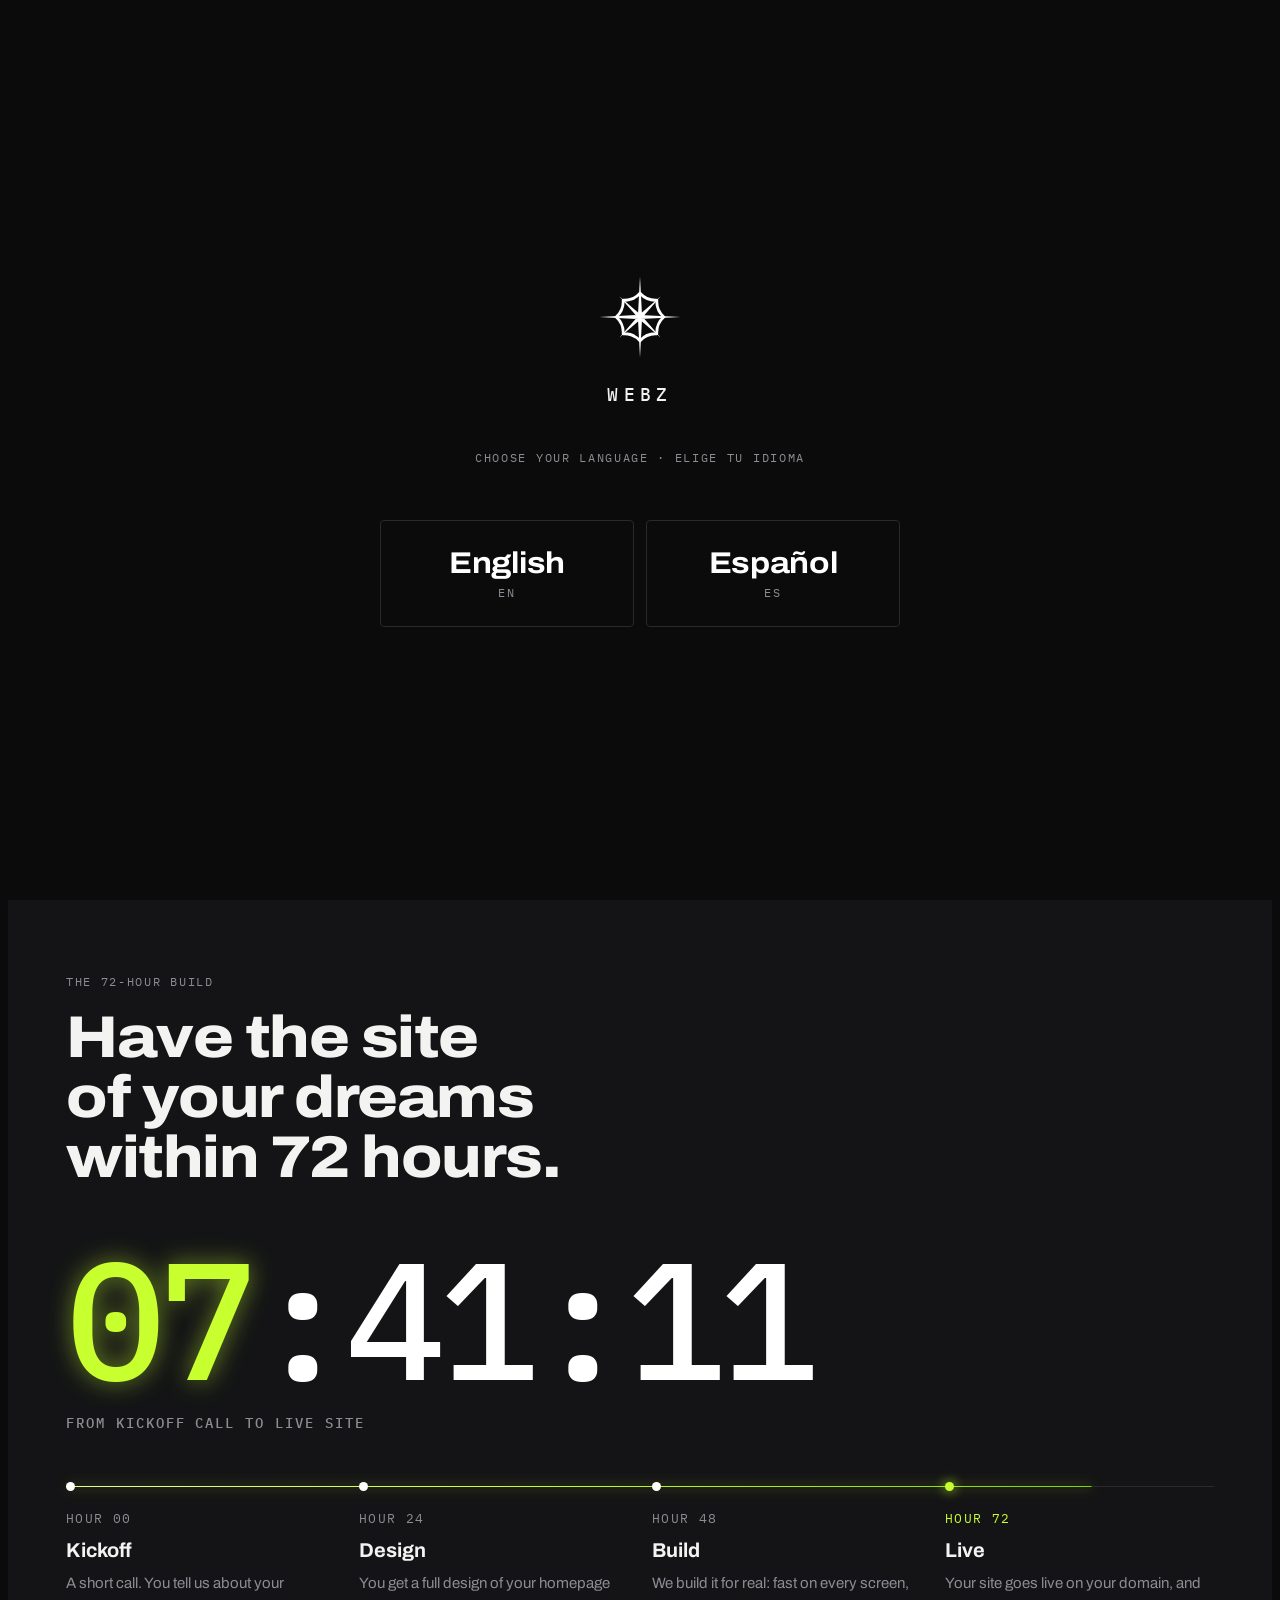
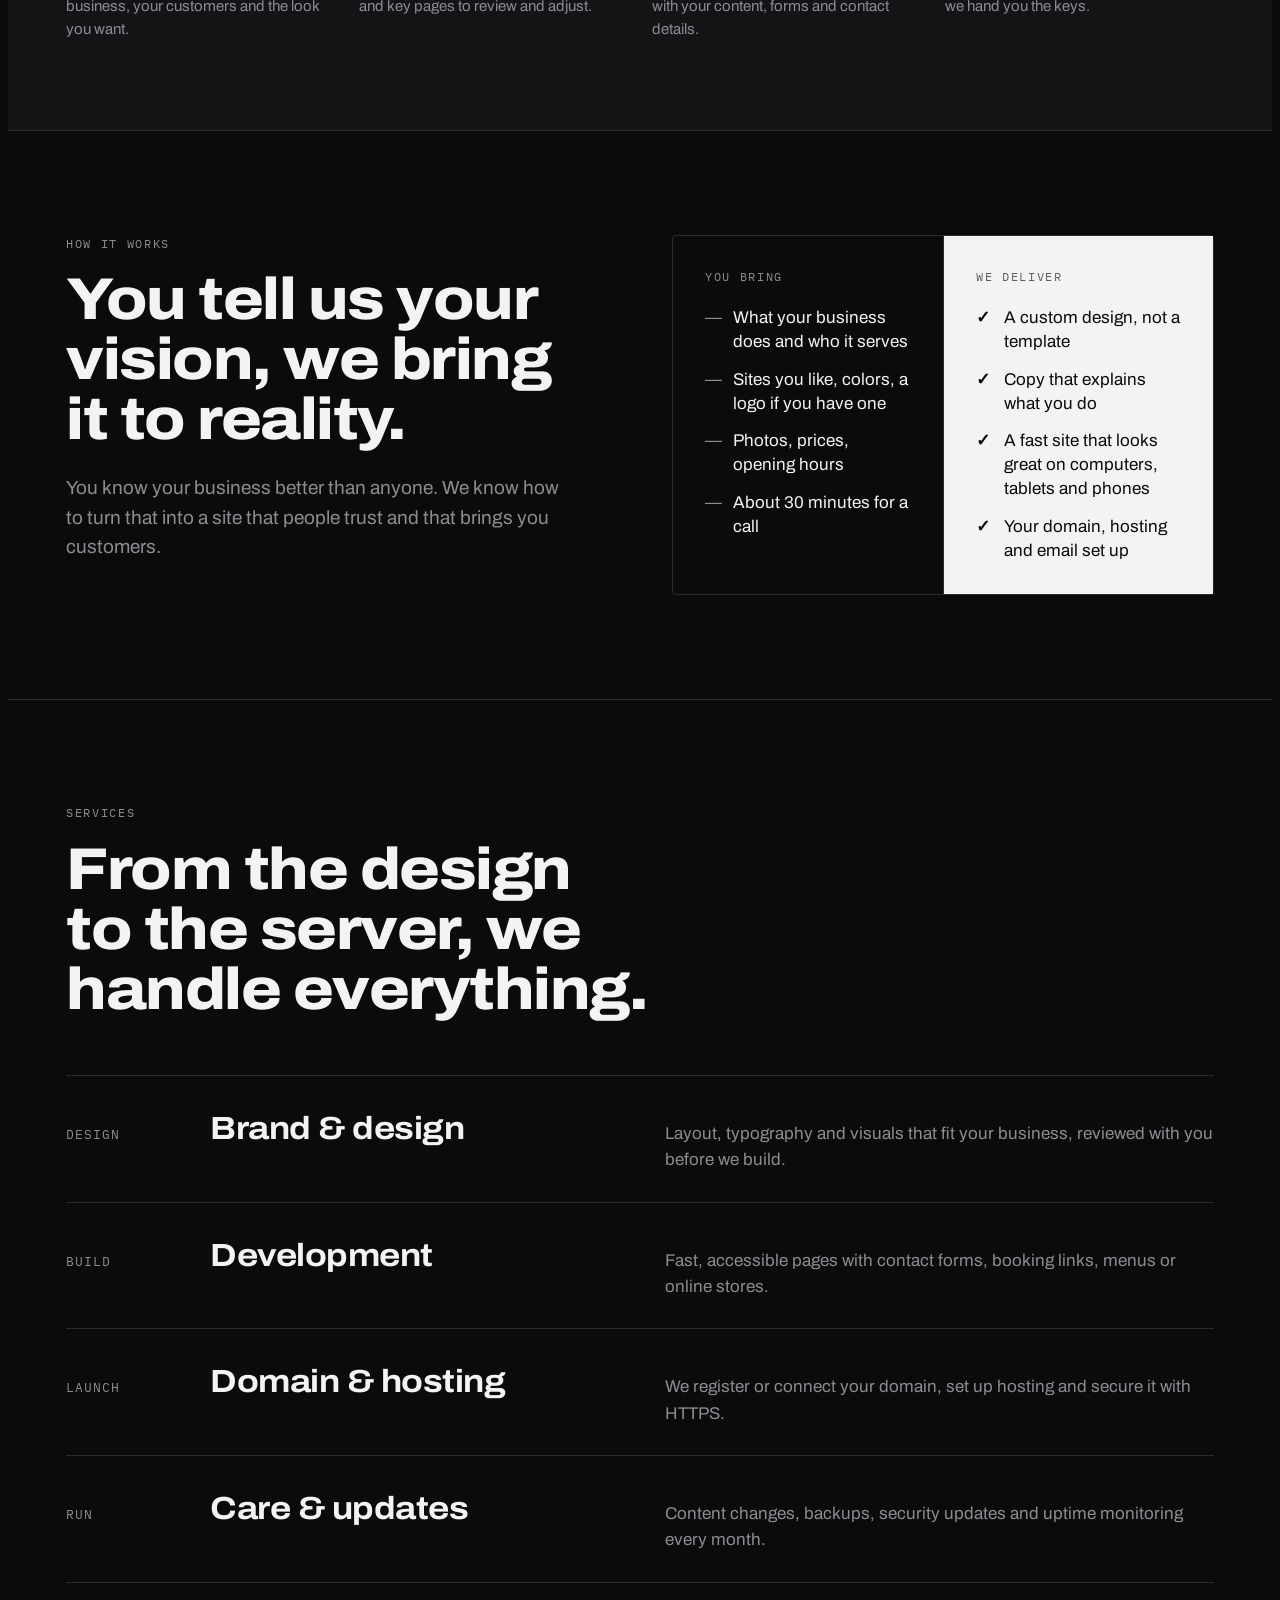
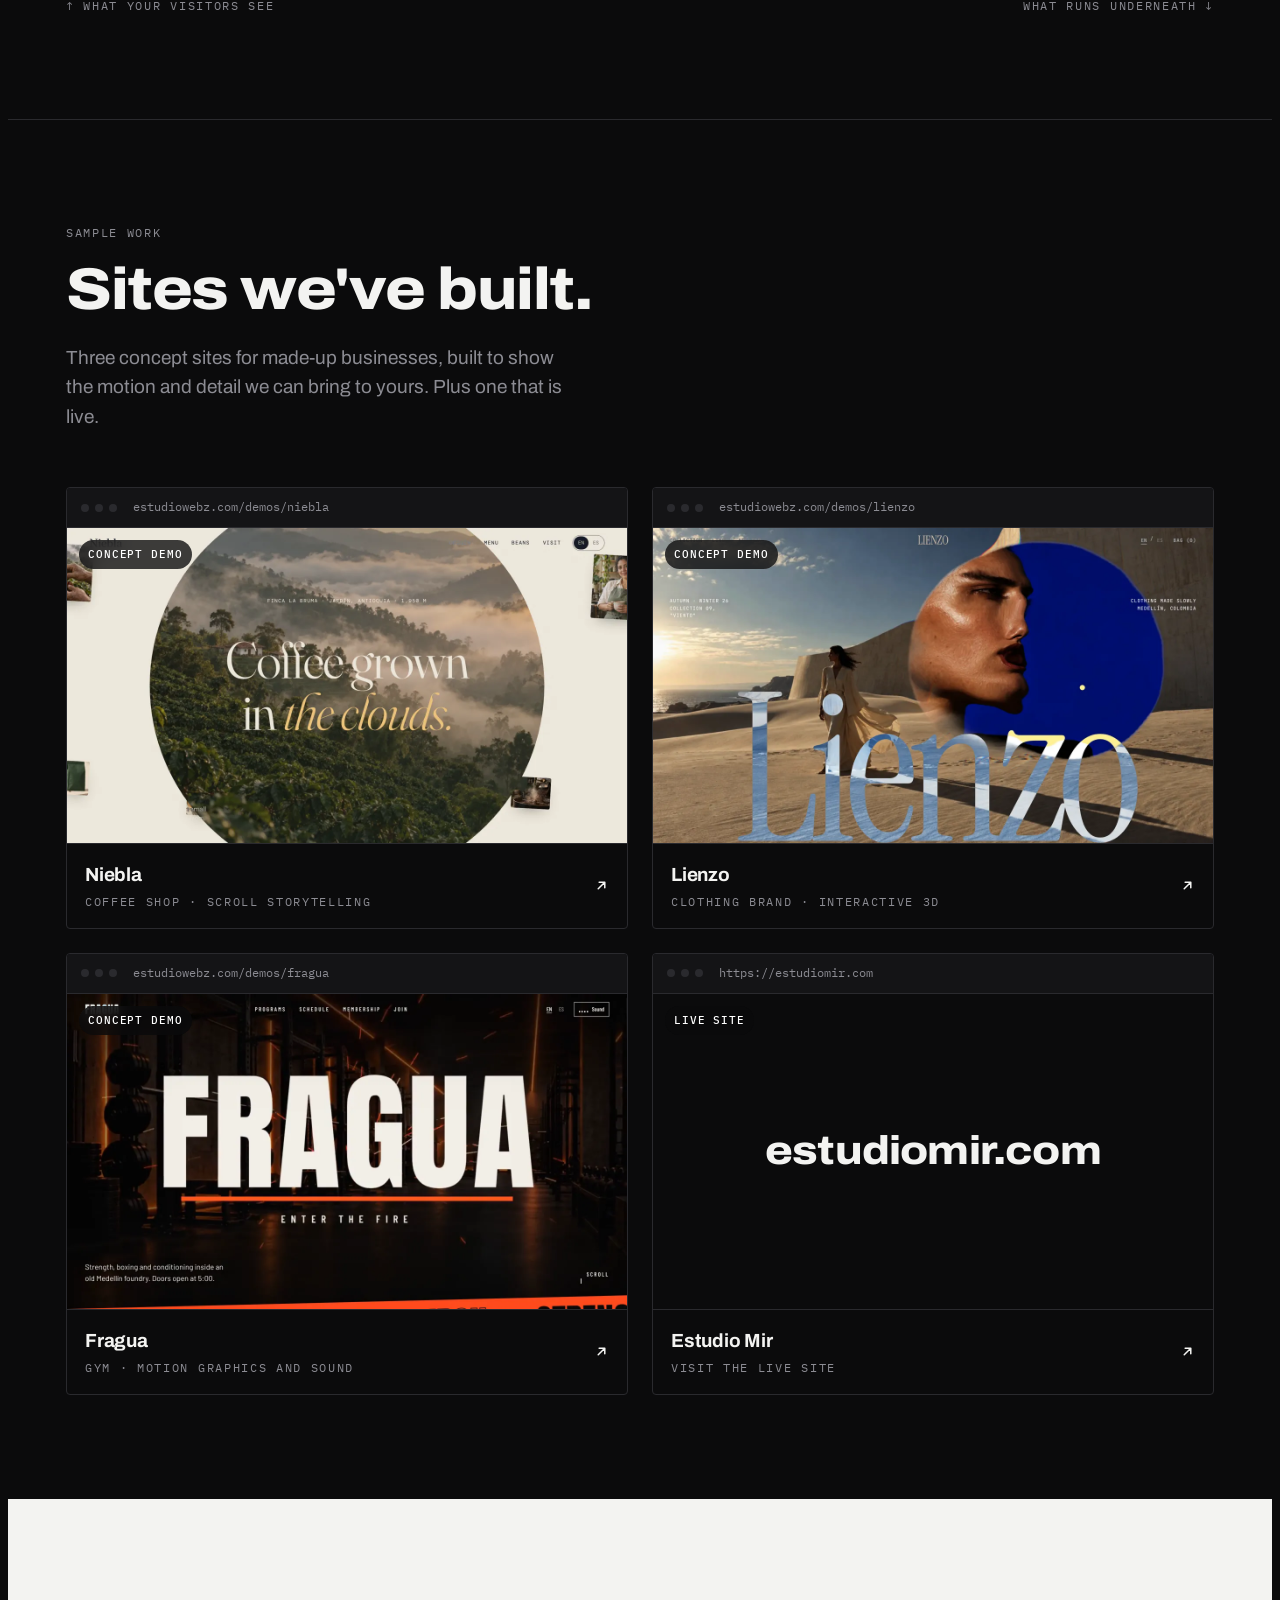
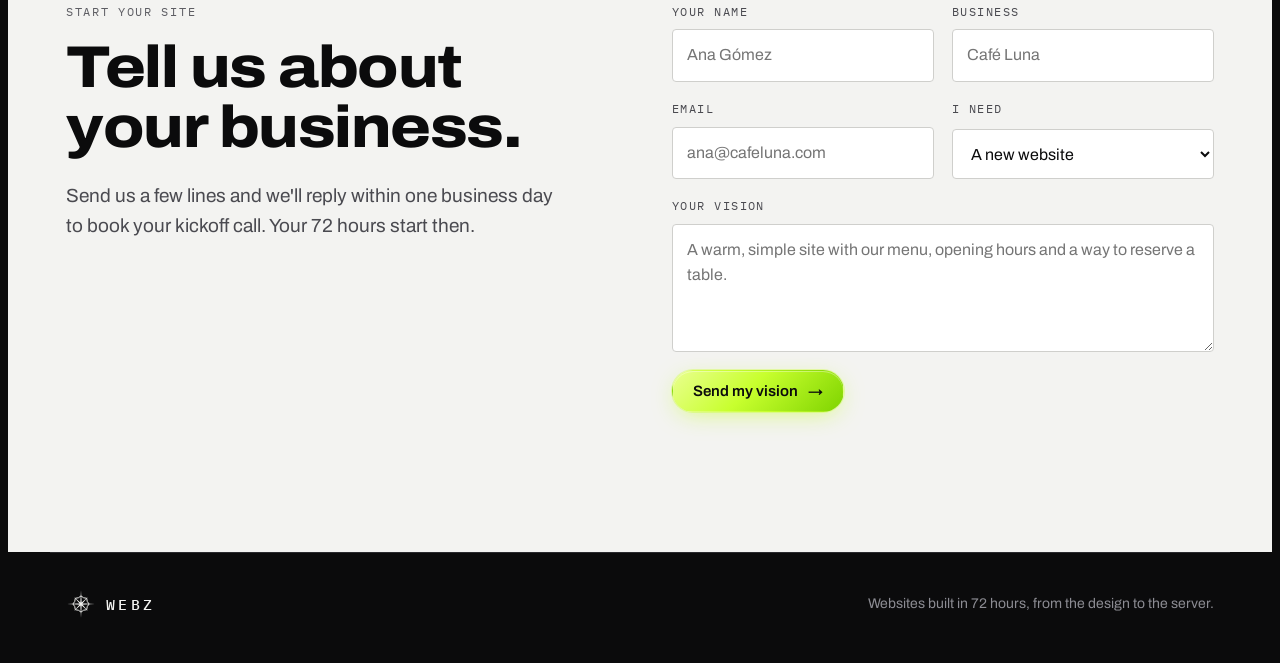
==== commit 617358cd: "Merge main into the demo sites branch Keeps main's lime accent, arrow icon and language-screen fix, " ====
--- a/index.html
+++ b/index.html
@@ -196,13 +196,14 @@
 .site .shot img { display: block; width: 100%; height: 100%; object-fit: cover; transition: transform .9s cubic-bezier(.16, 1, .3, 1); }
 .site:hover .shot img, .site:focus-visible .shot img { transform: scale(1.045); }
 .site .tag { position: absolute; left: 12px; top: 12px; padding: 6px 9px; border-radius: 999px; background: rgba(11,11,12,.78); color: var(--white); font-family: var(--mono); font-size: 11px; letter-spacing: .08em; text-transform: uppercase; -webkit-backdrop-filter: blur(8px); backdrop-filter: blur(8px); }
-.site .meta > span:last-child { flex: none; }
+.site .meta .out { flex: none; }
+.site .who { min-width: 0; }
 .site .tag { font-weight: 500; font-stretch: 100%; }
-.site .meta b { display: block; font-family: var(--display); font-weight: 700; font-size: 19px; letter-spacing: -0.01em; margin-bottom: 4px; }
+.site .who b { display: block; font-family: var(--display); font-weight: 700; font-size: 19px; letter-spacing: -0.01em; margin-bottom: 4px; }
 @media (prefers-reduced-motion: reduce) { .site .shot img { transition: none; } }
+.site .out { display: inline-flex; }
 
 /* Language gate + switch */
-.gate[hidden] { display: none; }
 .gate {
   position: fixed; inset: 0; z-index: 50;
   background: var(--ink);
@@ -253,10 +254,48 @@
 .contact .btn:disabled { opacity: .5; cursor: progress; }
 .contact .btn:hover { background: transparent; color: var(--ink); }
 .contact :focus-visible { outline-color: var(--ink); }
+.contact .call { margin-top: 32px; padding-top: 24px; border-top: 1px solid #d6d6da; max-width: 46ch; }
+.contact .call p { margin: 0 0 16px; color: #4a4a50; }
+.contact .btn.ghost { background: transparent; color: var(--ink); border-color: var(--ink); }
+.contact .btn.ghost:hover { background: var(--ink); color: var(--paper); }
 .note { font-family: var(--mono); font-size: 13px; color: #4a4a50; min-height: 1.4em; margin: 0; }
 
 footer .wrap { display: flex; flex-wrap: wrap; justify-content: space-between; align-items: center; gap: 16px; padding-block: 36px; border-top: 1px solid var(--line); }
 footer p { margin: 0; color: var(--mute); font-size: 14px; }
+
+/* Accent: one shiny lime, used sparingly. Black and white stay the base. */
+:root {
+  --acc: #c8ff2e; --acc-hi: #e9ff8f; --acc-lo: #7fd400; --acc-rgb: 200, 255, 46;
+  --shine: linear-gradient(135deg, var(--acc-hi) 0%, var(--acc) 45%, var(--acc-lo) 100%);
+}
+.btn:not(.ghost), .contact .btn:not(.ghost) {
+  background: var(--shine); color: var(--ink); border-color: transparent;
+  box-shadow: 0 0 0 1px rgba(var(--acc-rgb), .35), 0 6px 24px -6px rgba(var(--acc-rgb), .65), inset 0 1px 0 rgba(255, 255, 255, .35);
+  transition: filter .2s, box-shadow .2s;
+}
+.btn:not(.ghost):hover, .contact .btn:not(.ghost):hover {
+  background: var(--shine); color: var(--ink); filter: brightness(1.08);
+  box-shadow: 0 0 0 1px rgba(var(--acc-rgb), .5), 0 8px 34px -4px rgba(var(--acc-rgb), .85), inset 0 1px 0 rgba(255, 255, 255, .4);
+}
+.btn.ghost:hover { border-color: var(--acc); color: var(--acc); }
+.contact .btn.ghost:hover { color: var(--paper); border-color: var(--ink); }
+.hl { background: var(--shine); -webkit-background-clip: text; background-clip: text; color: transparent; filter: drop-shadow(0 0 18px rgba(var(--acc-rgb), .35)); }
+.hero .label::before { content: ""; display: inline-block; width: 7px; height: 7px; border-radius: 50%; background: var(--acc); box-shadow: 0 0 10px rgba(var(--acc-rgb), .9); margin-right: 10px; vertical-align: 1px; }
+.lang button[aria-pressed="true"] { background: var(--acc); color: var(--ink); }
+.track .bar i { background: var(--shine); box-shadow: 0 0 12px rgba(var(--acc-rgb), .8); }
+.stop:last-child::before { background: var(--acc); box-shadow: 0 0 12px rgba(var(--acc-rgb), .9); }
+.stop:last-child .h { color: var(--acc); }
+.timer .tick { color: var(--acc); text-shadow: 0 0 24px rgba(var(--acc-rgb), .5); }
+.layer { position: relative; }
+.layer::before { content: ""; position: absolute; left: -16px; top: 0; bottom: 0; width: 3px; background: var(--shine); box-shadow: 0 0 12px rgba(var(--acc-rgb), .8); opacity: 0; transition: opacity .25s; }
+.layer:hover::before { opacity: 1; }
+.layer .lvl { transition: color .25s; }
+.layer:hover .lvl { color: var(--acc); }
+.site:hover { border-color: var(--acc); box-shadow: 0 0 0 1px var(--acc), 0 0 36px -8px rgba(var(--acc-rgb), .7); }
+.site:hover .meta span:last-child { color: var(--acc); }
+.gate button:hover { box-shadow: 0 0 28px -6px rgba(var(--acc-rgb), .6); }
+/* The language screen sets display:grid, which beat the hidden attribute and kept it on screen. */
+.gate[hidden] { display: none; }
 
 @media (max-width: 860px) {
   .hero .wrap { grid-template-columns: minmax(0, 1fr); padding-block: 56px 72px; }
@@ -326,7 +365,7 @@
     <div class="wrap">
       <div>
         <div class="label">Websites for businesses</div>
-        <h1>A great business deserves a great website.</h1>
+        <h1>A great business deserves <span class="hl">a great website.</span></h1>
         <p class="lede">We help you build yours, from the first sketch to launch day.</p>
         <div class="ctas">
           <a class="btn" href="#start">Tell us your vision <span class="arrow" aria-hidden="true">→</span></a>
@@ -359,7 +398,7 @@
     <div class="wrap">
       <div class="label">The 72-hour build</div>
       <h2>Have the site of your dreams within 72 hours.</h2>
-      <div class="timer" id="timer" aria-label="72 hours">72:00:00<small>From kickoff call to live site</small></div>
+      <div class="timer" id="timer" aria-label="72 hours"><span class="tick">72</span>:00:00<small>From kickoff call to live site</small></div>
       <div class="track">
         <div class="bar"><i id="bar"></i></div>
         <div class="stops">
@@ -425,22 +464,22 @@
         <a class="site" href="demos/niebla/" data-demo="niebla">
           <div class="chrome" aria-hidden="true"><i></i><i></i><i></i><span>estudiowebz.com/demos/niebla</span></div>
           <div class="face shot"><img src="demos/thumbs/niebla-en.webp" width="1280" height="720" loading="lazy" alt="Niebla, a concept site for a coffee shop" data-alt-es="Niebla, un sitio concepto para una cafetería"><span class="tag">Concept demo</span></div>
-          <div class="meta"><span><b>Niebla</b><span class="label">Coffee shop · Scroll storytelling</span></span><span aria-hidden="true">↗</span></div>
+          <div class="meta"><div class="who"><b>Niebla</b><div class="label">Coffee shop · Scroll storytelling</div></div><span aria-hidden="true" class="out"><svg viewBox="0 0 16 16" width="15" height="15" fill="none" stroke="currentColor" stroke-width="1.6" stroke-linecap="round" stroke-linejoin="round"><path d="M4.5 11.5 L11.5 4.5 M5.5 4.5 H11.5 V10.5"/></svg></span></div>
         </a>
         <a class="site" href="demos/lienzo/" data-demo="lienzo">
           <div class="chrome" aria-hidden="true"><i></i><i></i><i></i><span>estudiowebz.com/demos/lienzo</span></div>
           <div class="face shot"><img src="demos/thumbs/lienzo-en.webp" width="1280" height="720" loading="lazy" alt="Lienzo, a concept site for a clothing brand" data-alt-es="Lienzo, un sitio concepto para una marca de ropa"><span class="tag">Concept demo</span></div>
-          <div class="meta"><span><b>Lienzo</b><span class="label">Clothing brand · Interactive 3D</span></span><span aria-hidden="true">↗</span></div>
+          <div class="meta"><div class="who"><b>Lienzo</b><div class="label">Clothing brand · Interactive 3D</div></div><span aria-hidden="true" class="out"><svg viewBox="0 0 16 16" width="15" height="15" fill="none" stroke="currentColor" stroke-width="1.6" stroke-linecap="round" stroke-linejoin="round"><path d="M4.5 11.5 L11.5 4.5 M5.5 4.5 H11.5 V10.5"/></svg></span></div>
         </a>
         <a class="site" href="demos/fragua/" data-demo="fragua">
           <div class="chrome" aria-hidden="true"><i></i><i></i><i></i><span>estudiowebz.com/demos/fragua</span></div>
           <div class="face shot"><img src="demos/thumbs/fragua-en.webp" width="1280" height="720" loading="lazy" alt="Fragua, a concept site for a gym" data-alt-es="Fragua, un sitio concepto para un gimnasio"><span class="tag">Concept demo</span></div>
-          <div class="meta"><span><b>Fragua</b><span class="label">Gym · Motion graphics and sound</span></span><span aria-hidden="true">↗</span></div>
+          <div class="meta"><div class="who"><b>Fragua</b><div class="label">Gym · Motion graphics and sound</div></div><span aria-hidden="true" class="out"><svg viewBox="0 0 16 16" width="15" height="15" fill="none" stroke="currentColor" stroke-width="1.6" stroke-linecap="round" stroke-linejoin="round"><path d="M4.5 11.5 L11.5 4.5 M5.5 4.5 H11.5 V10.5"/></svg></span></div>
         </a>
         <a class="site" href="https://estudiomir.com" target="_blank" rel="noopener">
           <div class="chrome" aria-hidden="true"><i></i><i></i><i></i><span>https://estudiomir.com</span></div>
           <div class="face shot">estudiomir.com<span class="tag">Live site</span></div>
-          <div class="meta"><span><b>Estudio Mir</b><span class="label">Visit the live site</span></span><span aria-hidden="true">↗</span></div>
+          <div class="meta"><div class="who"><b>Estudio Mir</b><div class="label">Visit the live site</div></div><span aria-hidden="true" class="out"><svg viewBox="0 0 16 16" width="15" height="15" fill="none" stroke="currentColor" stroke-width="1.6" stroke-linecap="round" stroke-linejoin="round"><path d="M4.5 11.5 L11.5 4.5 M5.5 4.5 H11.5 V10.5"/></svg></span></div>
         </a>
       </div>
     </div>
@@ -452,6 +491,10 @@
         <div class="label">Start your site</div>
         <h2>Tell us about your business.</h2>
         <p class="intro">Send us a few lines and we'll reply within one business day to book your kickoff call. Your 72 hours start then.</p>
+        <div class="call" id="call" hidden>
+          <p>Prefer to talk first? Pick a time for a free 20-minute video call.</p>
+          <a class="btn ghost" id="book" href="#start" target="_blank" rel="noopener">Book a call <span class="arrow" aria-hidden="true">→</span></a>
+        </div>
       </div>
       <form id="lead" novalidate>
         <div class="row">
@@ -495,7 +538,8 @@
     "Sample work": "Nuestro trabajo",
     "Start your site": "Empieza tu sitio",
     "Websites for businesses": "Sitios web para negocios",
-    "A great business deserves a great website.": "Un gran negocio merece un gran sitio web.",
+    "A great business deserves": "Un gran negocio merece",
+    "a great website.": "un gran sitio web.",
     "We help you build yours, from the first sketch to launch day.": "Te ayudamos a construir el tuyo, desde el primer boceto hasta el día del lanzamiento.",
     "Tell us your vision": "Cuéntanos tu visión",
     "See the 72-hour plan": "Ver el plan de 72 horas",
@@ -546,6 +590,8 @@
     "Gym · Motion graphics and sound": "Gimnasio · Animación y sonido",
     "Tell us about your business.": "Cuéntanos sobre tu negocio.",
     "Send us a few lines and we'll reply within one business day to book your kickoff call. Your 72 hours start then.": "Escríbenos unas líneas y te responderemos en un día hábil para agendar la llamada de inicio. Ahí empiezan tus 72 horas.",
+    "Prefer to talk first? Pick a time for a free 20-minute video call.": "¿Prefieres hablar primero? Elige un horario para una videollamada gratis de 20 minutos.",
+    "Book a call": "Agenda una llamada",
     "Your name": "Tu nombre",
     "Business": "Negocio",
     "Email": "Correo",
@@ -638,10 +684,11 @@
     function step(t) {
       if (!start) start = t;
       var k = Math.min(1, (t - start) / dur), e = 1 - Math.pow(1 - k, 3);
-      timer.innerHTML = fmt(72 * (1 - e)) + '<small>' + tr('From kickoff call to live site') + '</small>'; timer.dataset.done = '';
+      var t = fmt(72 * (1 - e));
+      timer.innerHTML = '<span class="tick">' + t.slice(0, 2) + '</span>' + t.slice(2) + '<small>' + tr('From kickoff call to live site') + '</small>'; timer.dataset.done = '';
       bar.style.transform = 'scaleX(' + e + ')';
       if (k < 1) requestAnimationFrame(step);
-      else { timer.dataset.done = '1'; timer.innerHTML = '00:00:00<small>' + tr('Your site is live') + '</small>'; }
+      else { timer.dataset.done = '1'; timer.innerHTML = '<span class="tick">00</span>:00:00<small>' + tr('Your site is live') + '</small>'; }
     }
     requestAnimationFrame(step);
   }
@@ -653,8 +700,15 @@
   }
 
   // Form submissions are emailed to the Webz inbox through FormSubmit (formsubmit.co).
-  var EMAIL = 'webzsites26@gmail.com';
+  var EMAIL = 'sites@estudiowebz.com';
   var INBOX = 'https://formsubmit.co/ajax/' + EMAIL;
+  // Client call booking page (Google Calendar appointment schedule). The "Book a call"
+  // block in the contact section stays hidden until this has a link.
+  var BOOKING_URL = '';
+  if (BOOKING_URL) {
+    document.getElementById('book').href = BOOKING_URL;
+    document.getElementById('call').hidden = false;
+  }
   var form = document.getElementById('lead'), note = document.getElementById('note');
   form.addEventListener('submit', function (ev) {
     ev.preventDefault();
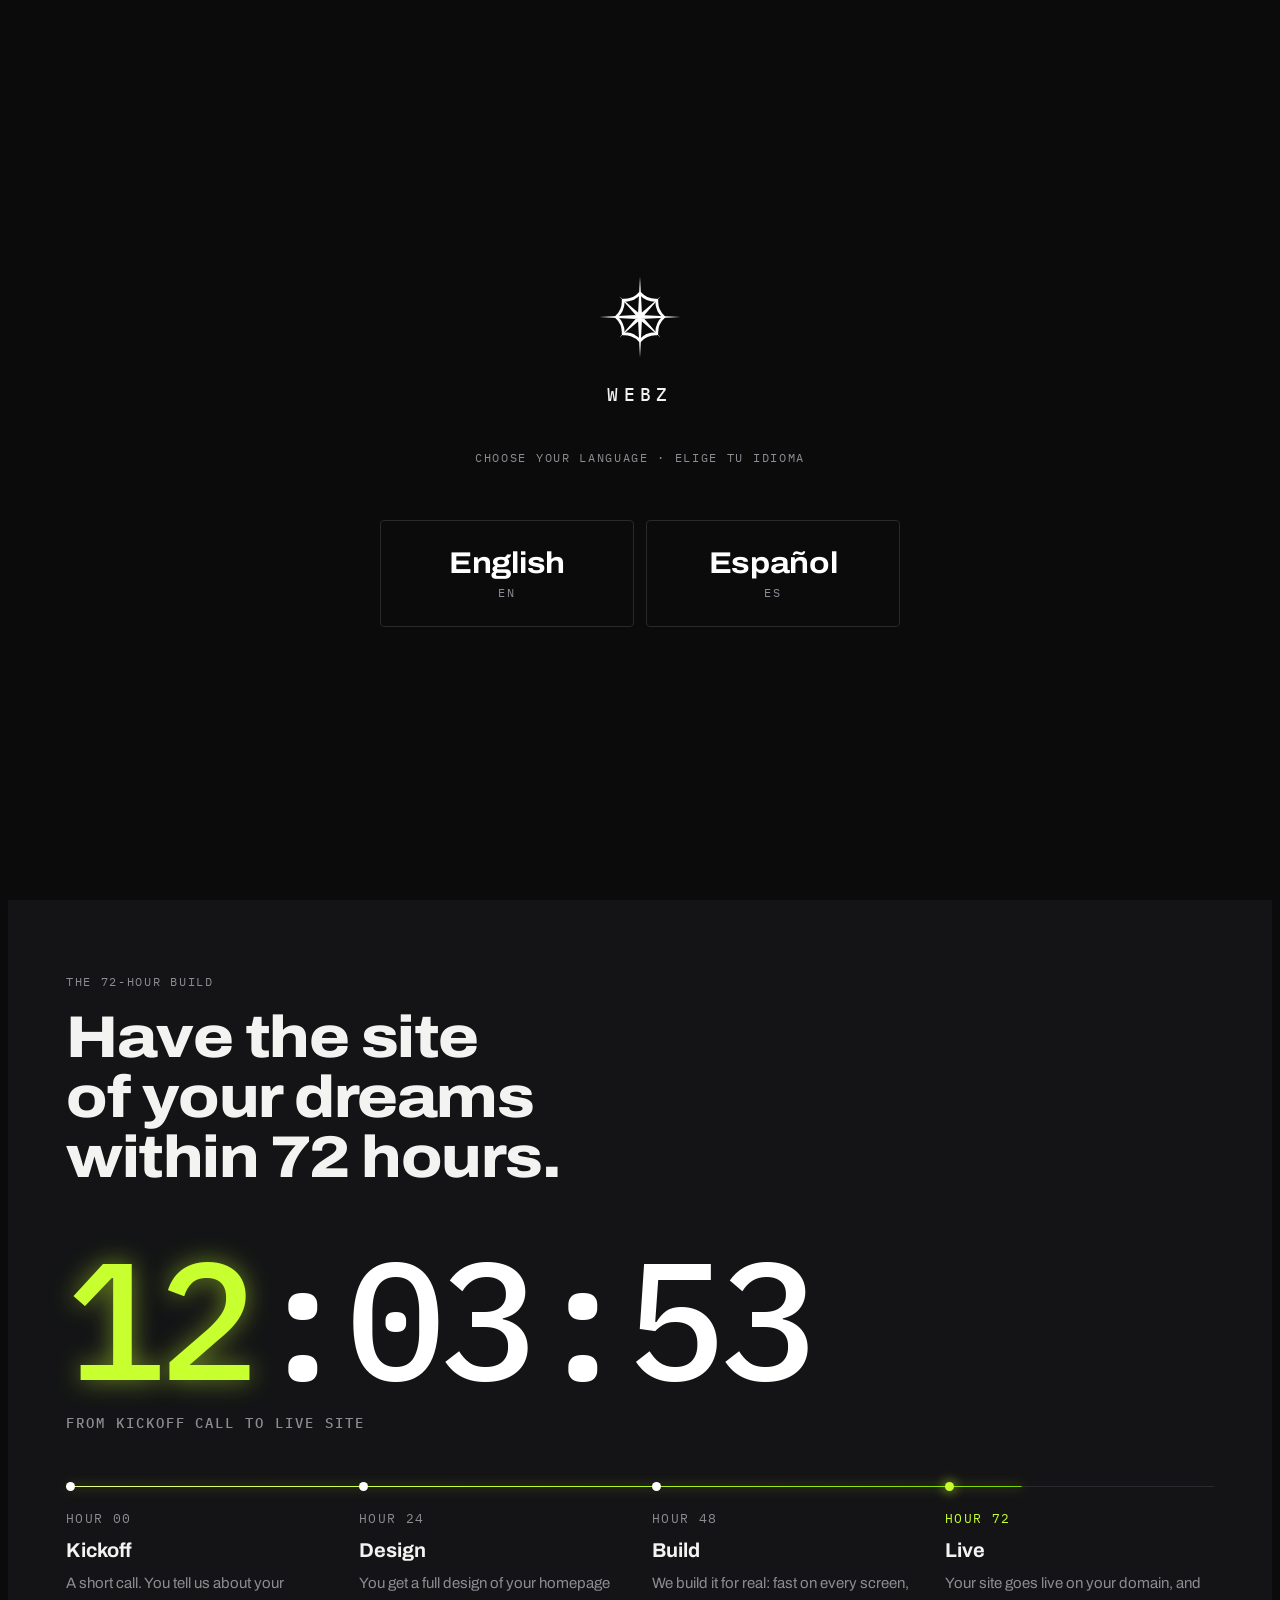
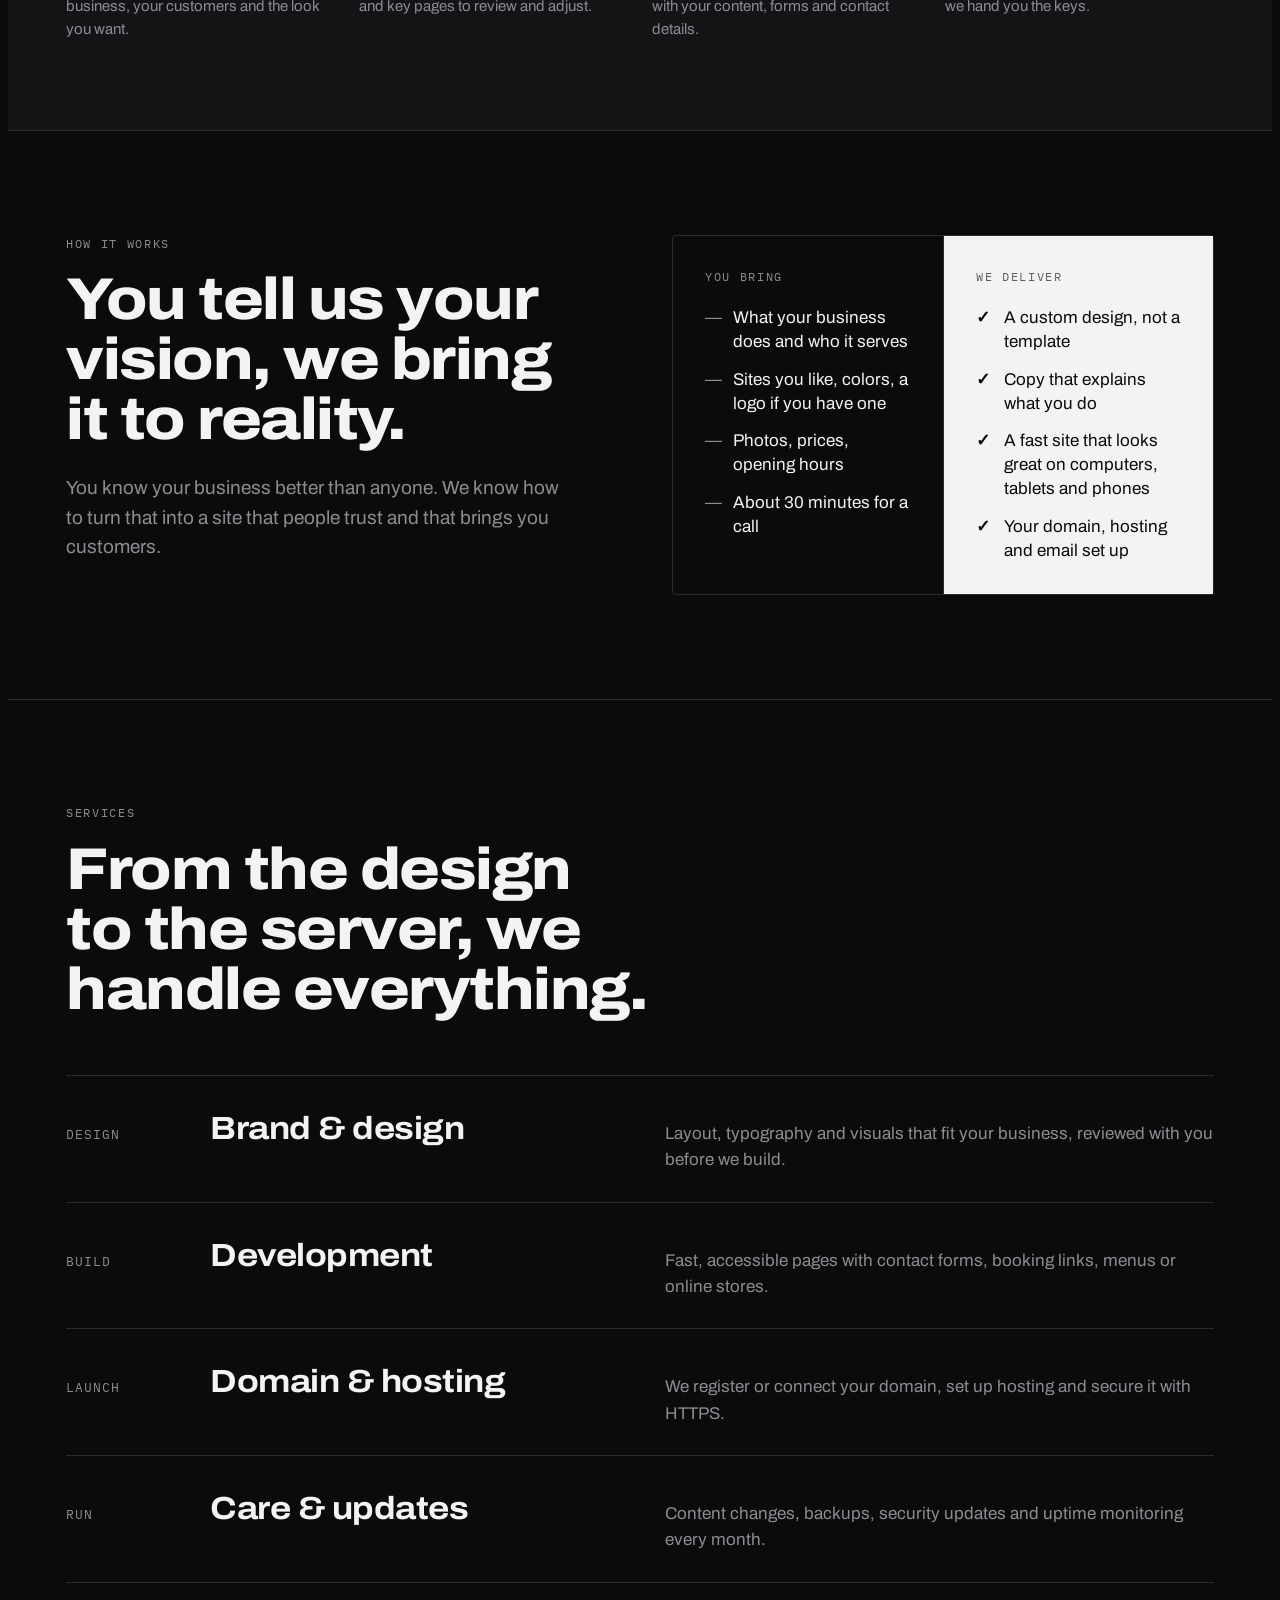
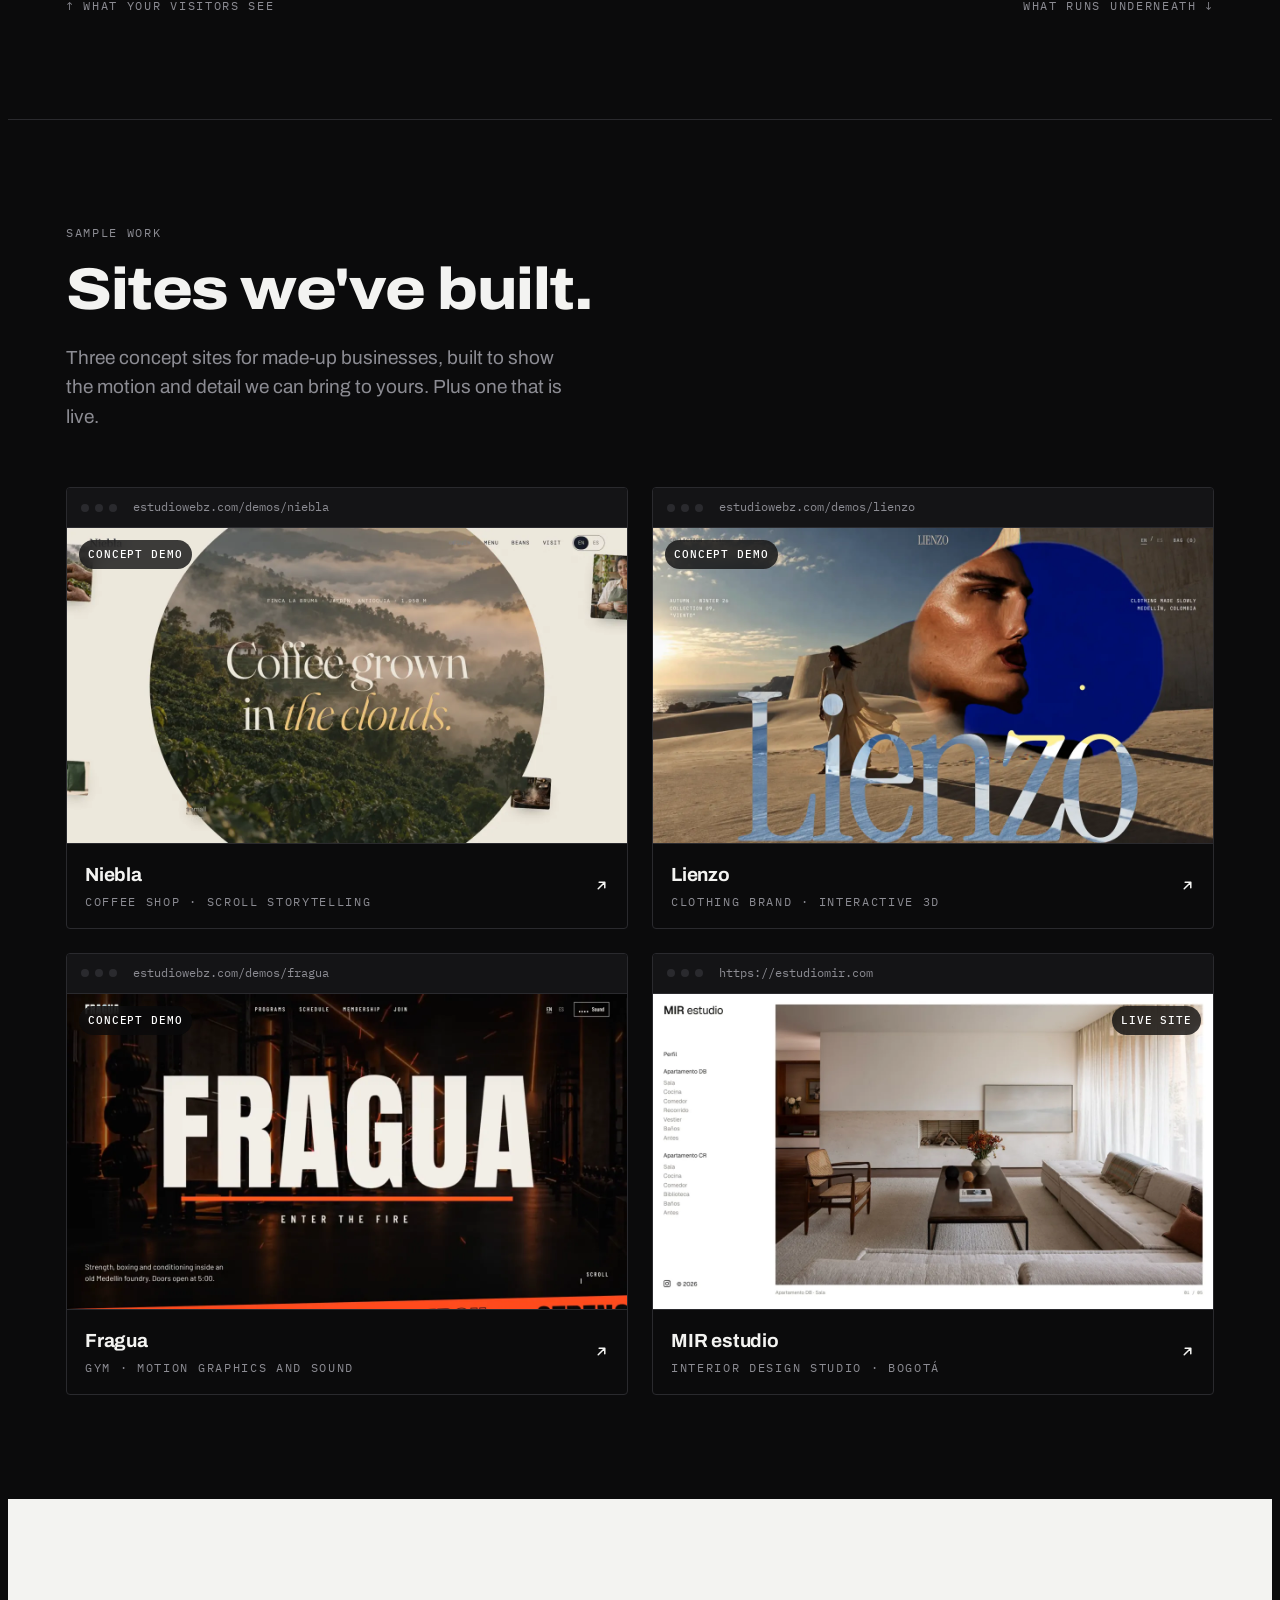
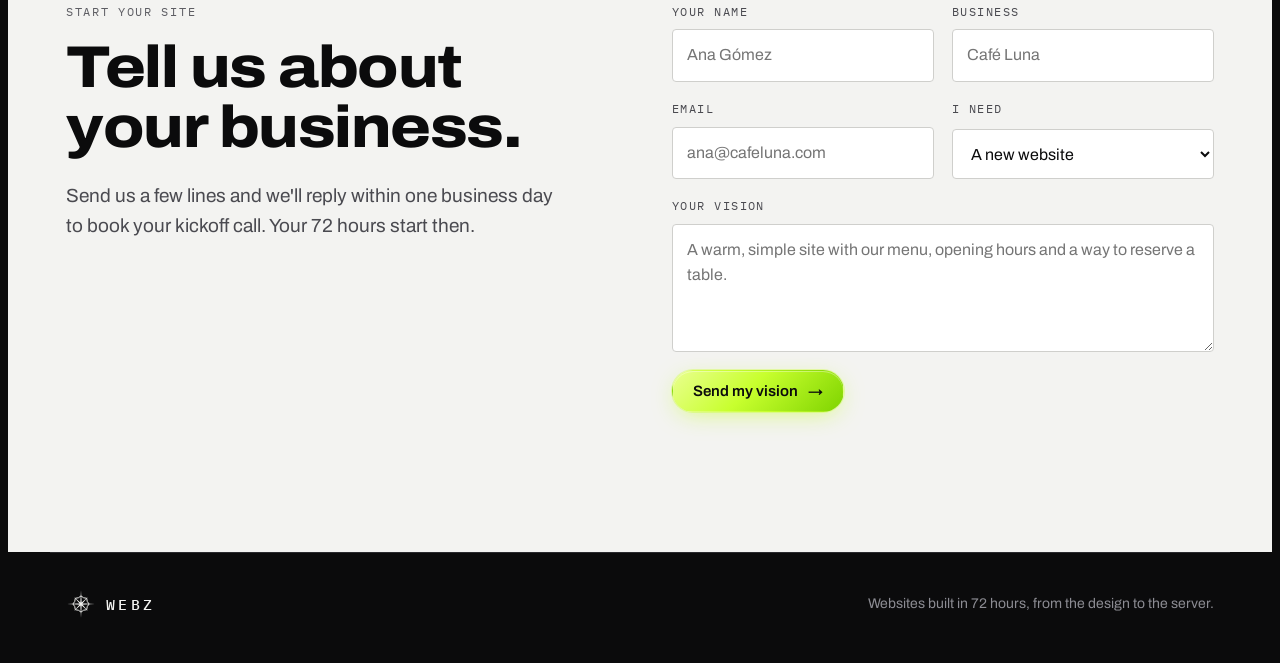
==== commit 658d2da3: "Give the live site card a real screenshot The Sample work card for estudiomir.com now shows the site" ====
--- a/index.html
+++ b/index.html
@@ -199,6 +199,7 @@
 .site .meta .out { flex: none; }
 .site .who { min-width: 0; }
 .site .tag { font-weight: 500; font-stretch: 100%; }
+.site .tag.end { left: auto; right: 12px; }
 .site .who b { display: block; font-family: var(--display); font-weight: 700; font-size: 19px; letter-spacing: -0.01em; margin-bottom: 4px; }
 @media (prefers-reduced-motion: reduce) { .site .shot img { transition: none; } }
 .site .out { display: inline-flex; }
@@ -478,8 +479,8 @@
         </a>
         <a class="site" href="https://estudiomir.com" target="_blank" rel="noopener">
           <div class="chrome" aria-hidden="true"><i></i><i></i><i></i><span>https://estudiomir.com</span></div>
-          <div class="face shot">estudiomir.com<span class="tag">Live site</span></div>
-          <div class="meta"><div class="who"><b>Estudio Mir</b><div class="label">Visit the live site</div></div><span aria-hidden="true" class="out"><svg viewBox="0 0 16 16" width="15" height="15" fill="none" stroke="currentColor" stroke-width="1.6" stroke-linecap="round" stroke-linejoin="round"><path d="M4.5 11.5 L11.5 4.5 M5.5 4.5 H11.5 V10.5"/></svg></span></div>
+          <div class="face shot"><img src="demos/thumbs/estudiomir.webp" width="1280" height="720" loading="lazy" alt="MIR estudio, an interior design studio in Bogotá" data-alt-es="MIR estudio, un estudio de diseño interior en Bogotá"><span class="tag end">Live site</span></div>
+          <div class="meta"><div class="who"><b>MIR estudio</b><div class="label">Interior design studio · Bogotá</div></div><span aria-hidden="true" class="out"><svg viewBox="0 0 16 16" width="15" height="15" fill="none" stroke="currentColor" stroke-width="1.6" stroke-linecap="round" stroke-linejoin="round"><path d="M4.5 11.5 L11.5 4.5 M5.5 4.5 H11.5 V10.5"/></svg></span></div>
         </a>
       </div>
     </div>
@@ -585,6 +586,7 @@
     "Three concept sites for made-up businesses, built to show the motion and detail we can bring to yours. Plus one that is live.": "Tres sitios concepto para negocios inventados, hechos para mostrar el movimiento y el detalle que podemos darle al tuyo. Y uno que ya está en línea.",
     "Concept demo": "Demo concepto",
     "Live site": "Sitio en línea",
+    "Interior design studio · Bogotá": "Estudio de diseño interior · Bogotá",
     "Coffee shop · Scroll storytelling": "Cafetería · Historia que avanza con el scroll",
     "Clothing brand · Interactive 3D": "Marca de ropa · 3D interactivo",
     "Gym · Motion graphics and sound": "Gimnasio · Animación y sonido",
@@ -633,9 +635,10 @@
     document.querySelectorAll('[data-lang]').forEach(function (b) { b.setAttribute('aria-pressed', String(b.dataset.lang === lang)); });
     document.querySelectorAll('[data-demo]').forEach(function (a) {
       a.href = 'demos/' + a.dataset.demo + '/?lang=' + lang;
-      var img = a.querySelector('img');
+      a.querySelector('img').src = 'demos/thumbs/' + a.dataset.demo + '-' + lang + '.webp';
+    });
+    document.querySelectorAll('.site img[data-alt-es]').forEach(function (img) {
       if (!img.dataset.altEn) img.dataset.altEn = img.alt;
-      img.src = 'demos/thumbs/' + a.dataset.demo + '-' + lang + '.webp';
       img.alt = lang === 'es' ? img.dataset.altEs : img.dataset.altEn;
     });
     try { localStorage.setItem('webz-lang', lang); } catch (e) {}
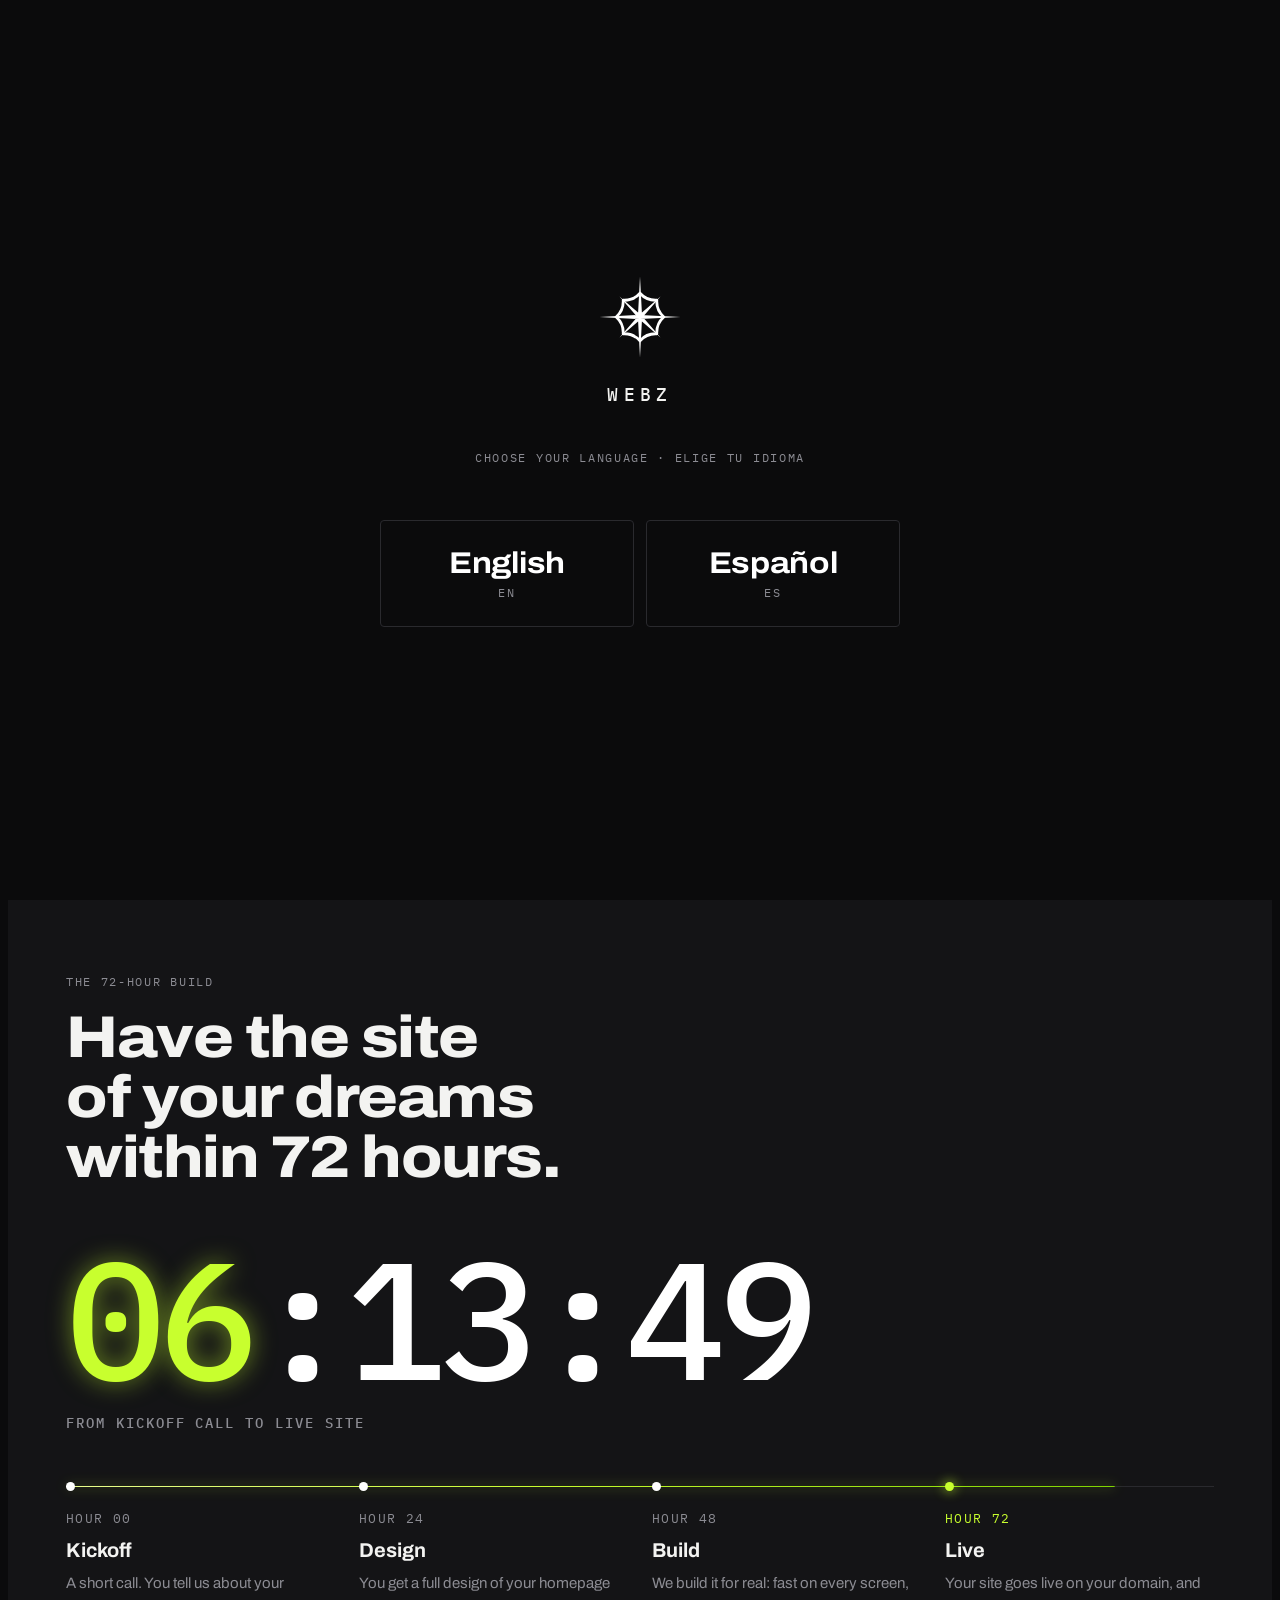
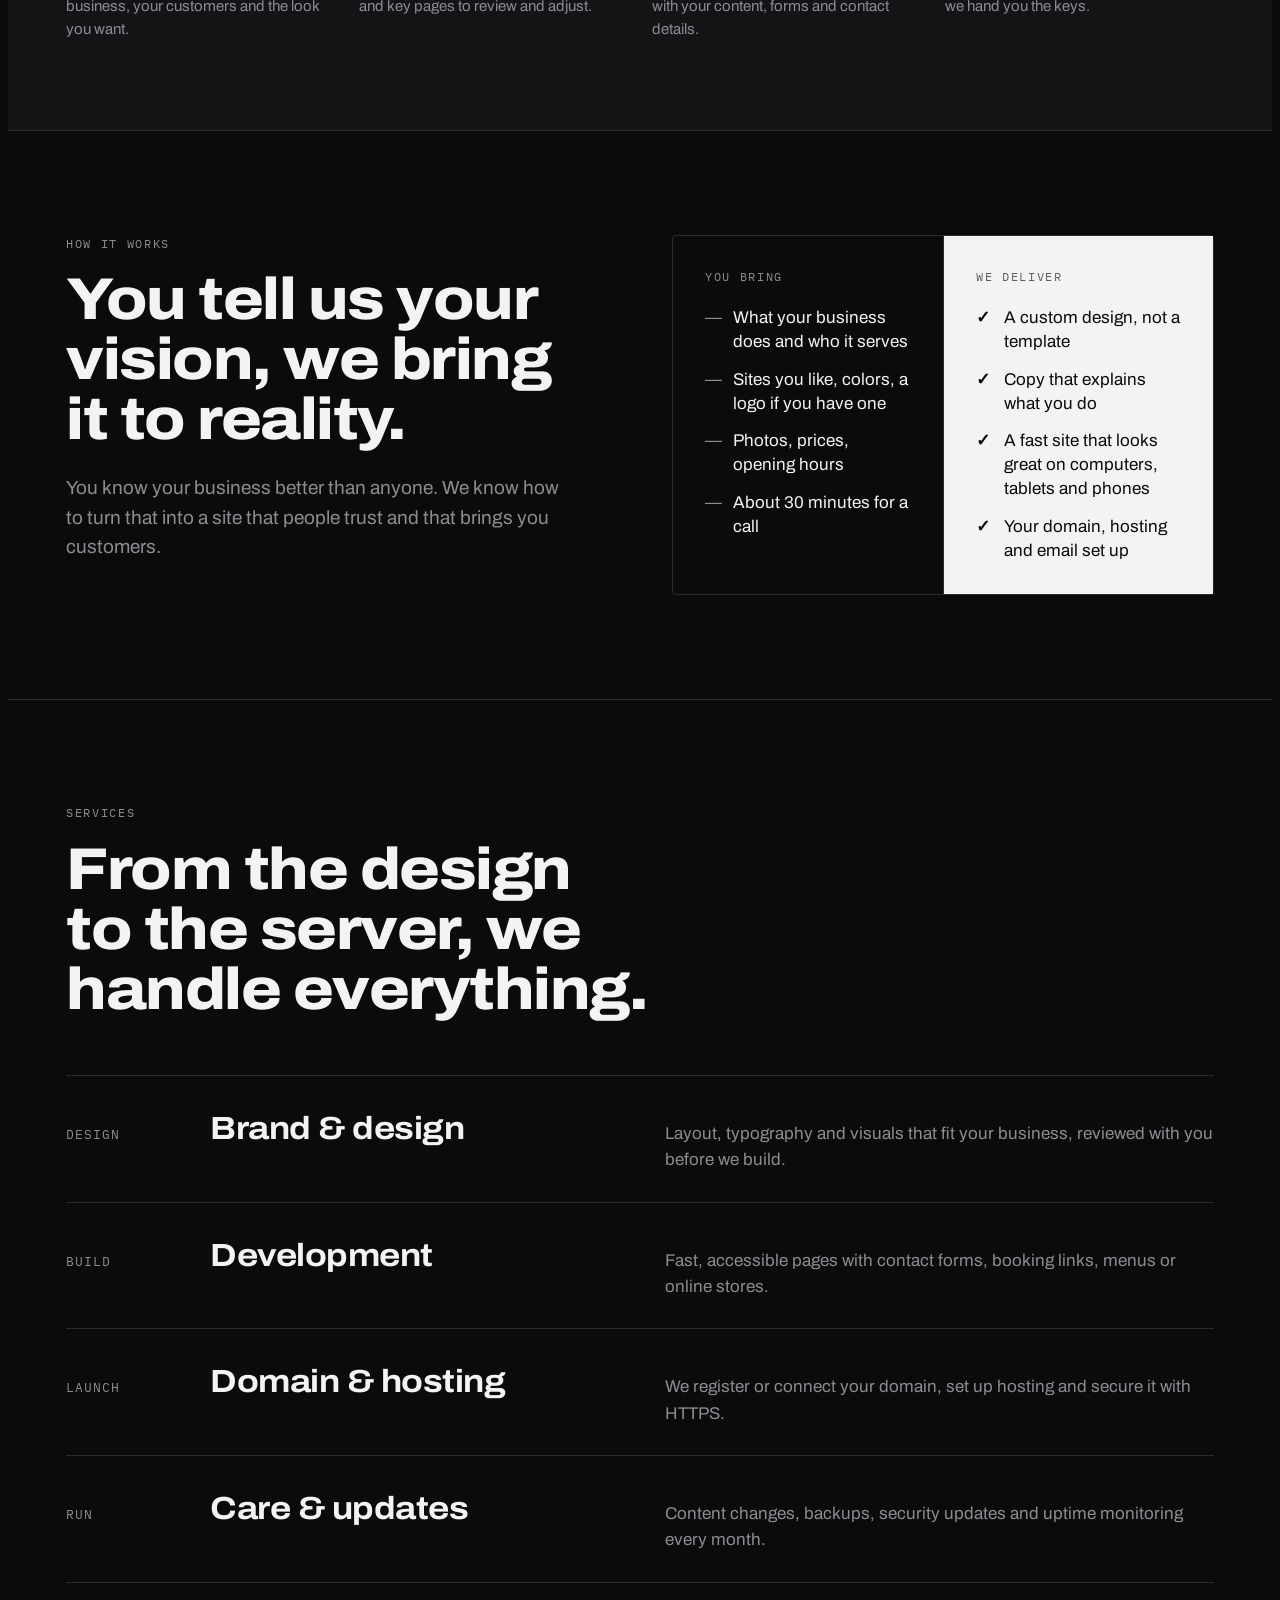
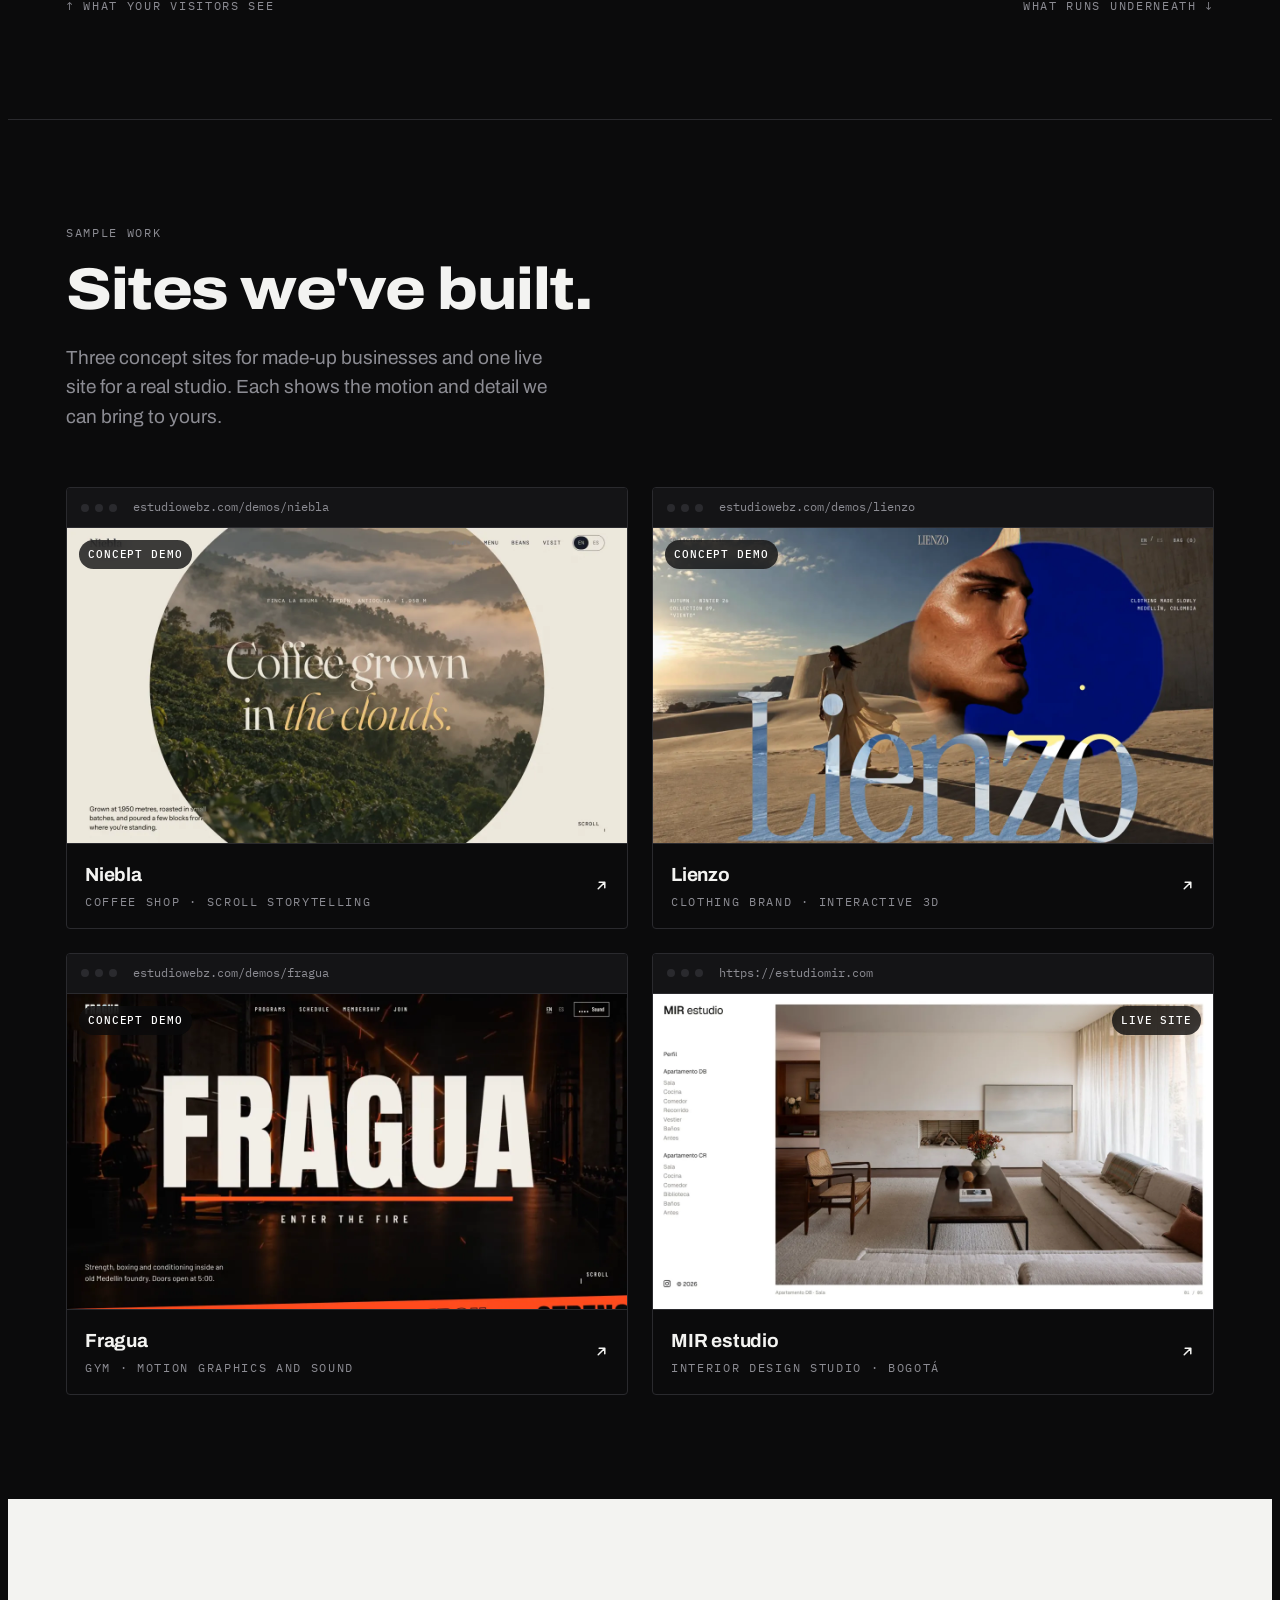
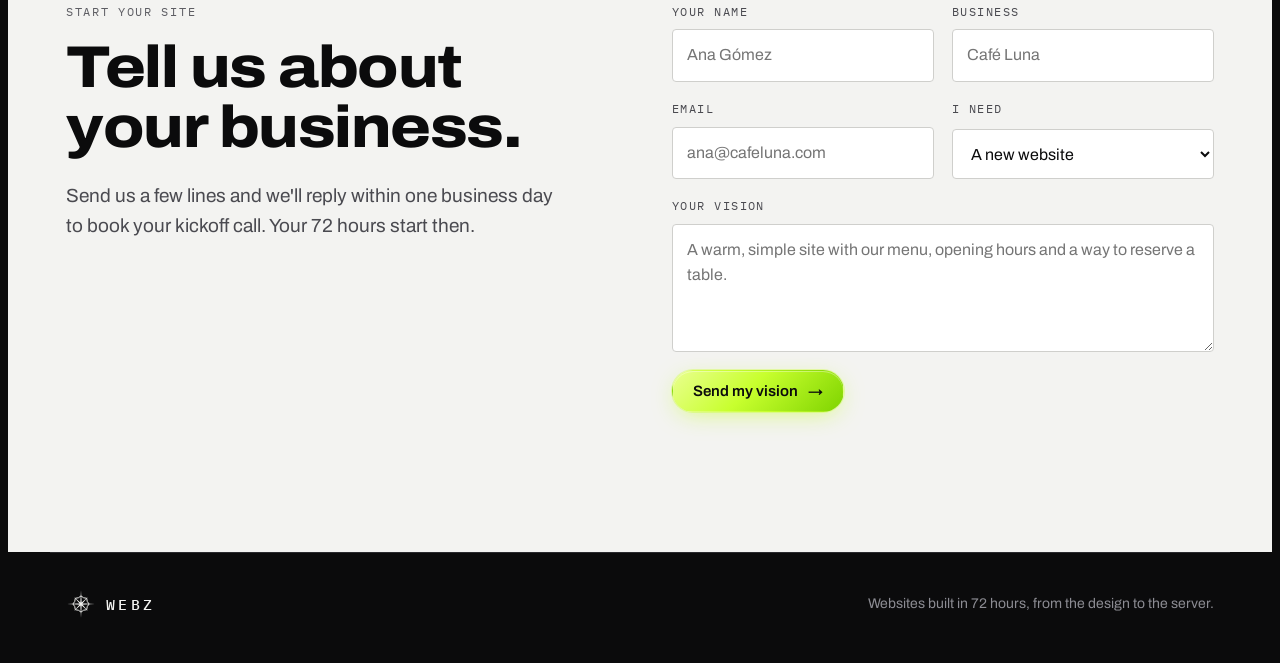
==== commit 9c04285a: "Clean up Niebla's opening and reword the Sample work intro Remove the floating photo cards around Ni" ====
--- a/index.html
+++ b/index.html
@@ -460,7 +460,7 @@
     <div class="wrap">
       <div class="label">Sample work</div>
       <h2>Sites we've built.</h2>
-      <p class="intro">Three concept sites for made-up businesses, built to show the motion and detail we can bring to yours. Plus one that is live.</p>
+      <p class="intro">Three concept sites for made-up businesses and one live site for a real studio. Each shows the motion and detail we can bring to yours.</p>
       <div class="work">
         <a class="site" href="demos/niebla/" data-demo="niebla">
           <div class="chrome" aria-hidden="true"><i></i><i></i><i></i><span>estudiowebz.com/demos/niebla</span></div>
@@ -583,7 +583,7 @@
     "What runs underneath ↓": "Lo que funciona por debajo ↓",
     "Sites we've built.": "Sitios que hemos creado.",
     "Visit the live site": "Visitar el sitio",
-    "Three concept sites for made-up businesses, built to show the motion and detail we can bring to yours. Plus one that is live.": "Tres sitios concepto para negocios inventados, hechos para mostrar el movimiento y el detalle que podemos darle al tuyo. Y uno que ya está en línea.",
+    "Three concept sites for made-up businesses and one live site for a real studio. Each shows the motion and detail we can bring to yours.": "Tres sitios concepto para negocios inventados y un sitio en línea para un estudio real. Cada uno muestra el movimiento y el detalle que podemos darle al tuyo.",
     "Concept demo": "Demo concepto",
     "Live site": "Sitio en línea",
     "Interior design studio · Bogotá": "Estudio de diseño interior · Bogotá",
